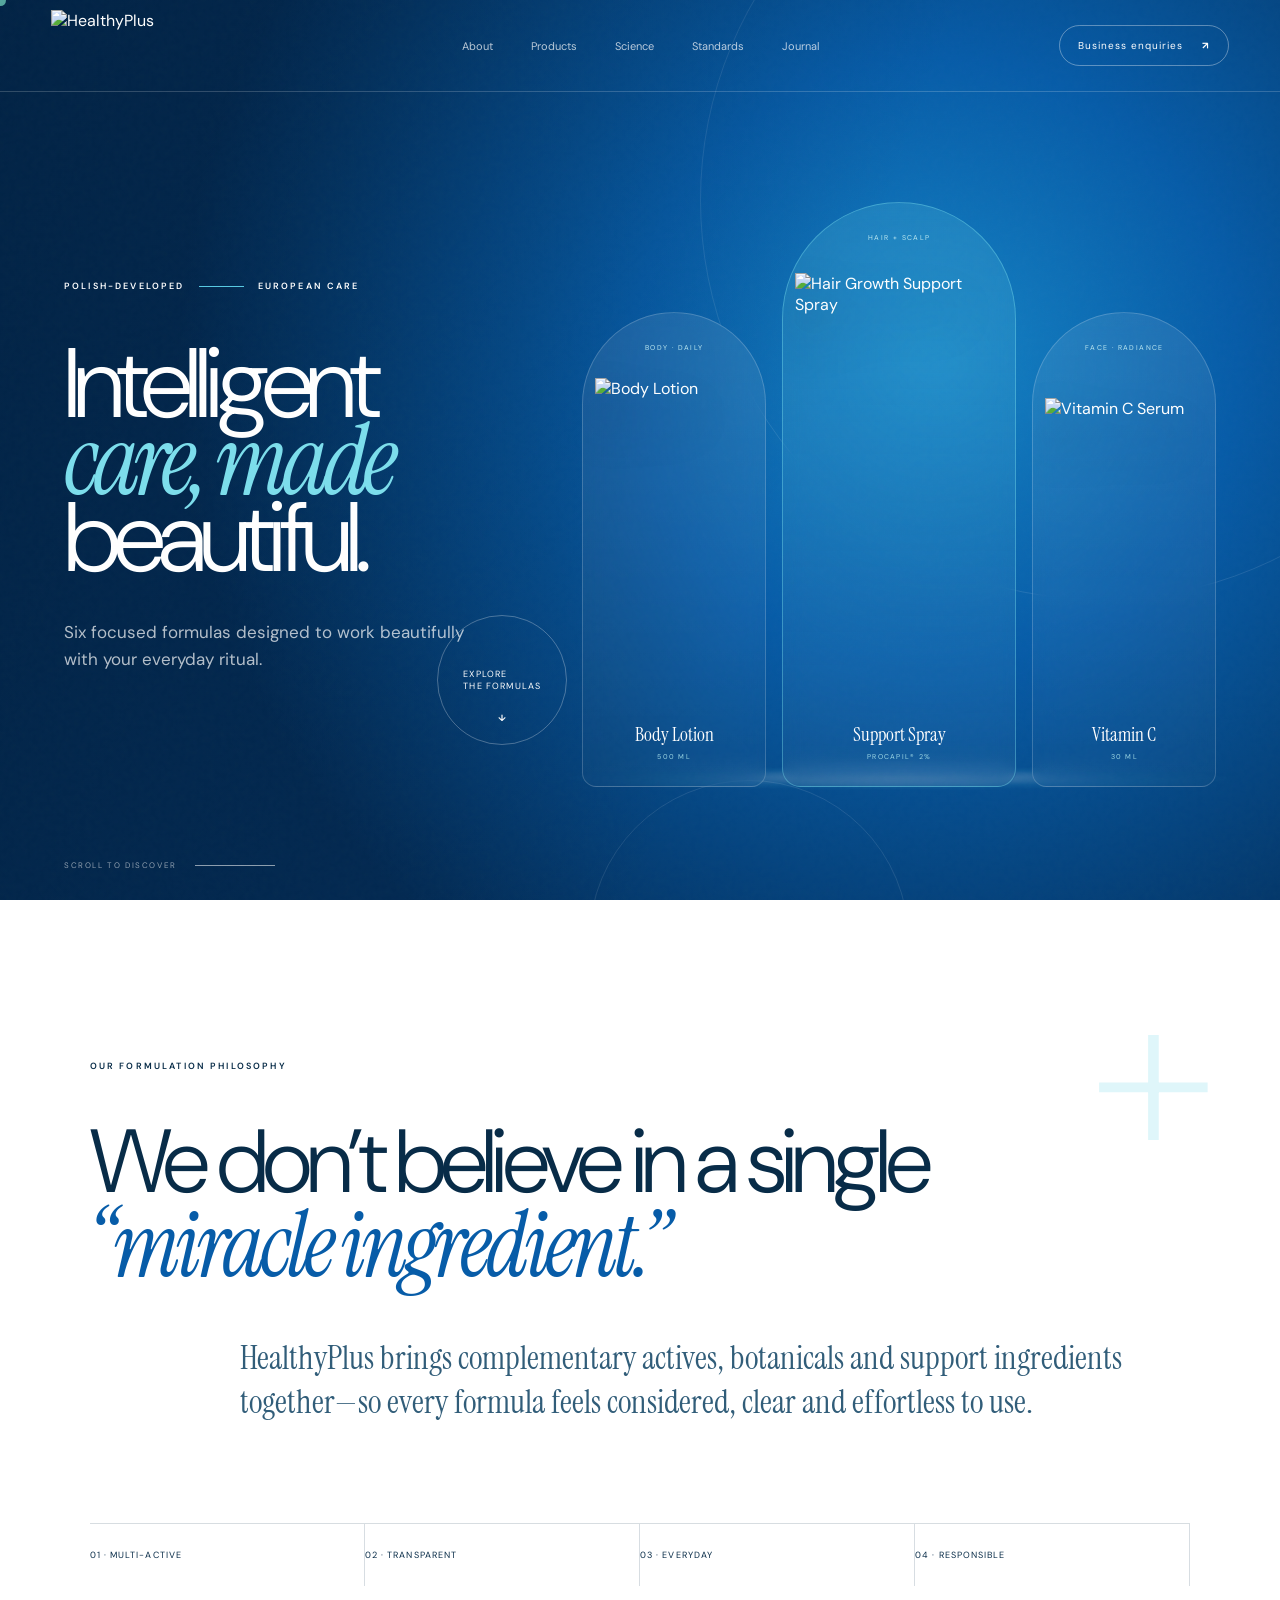
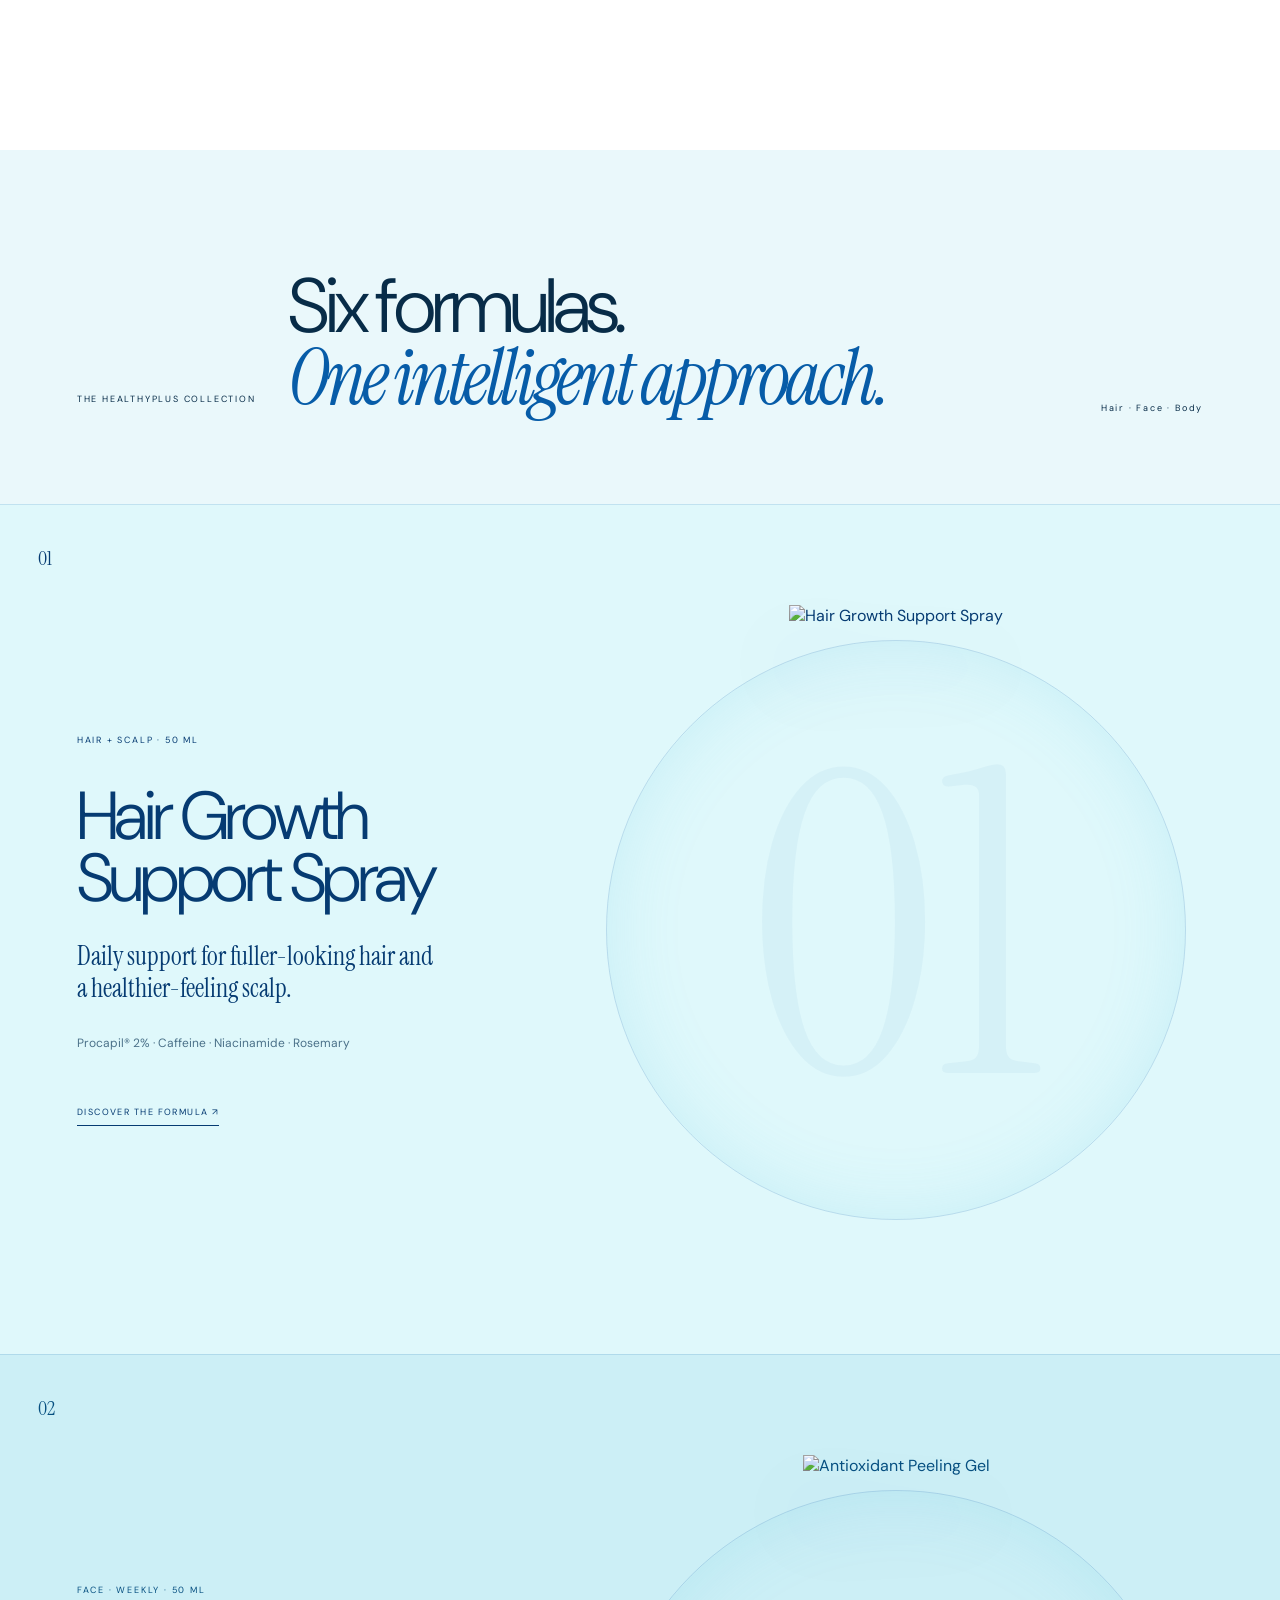
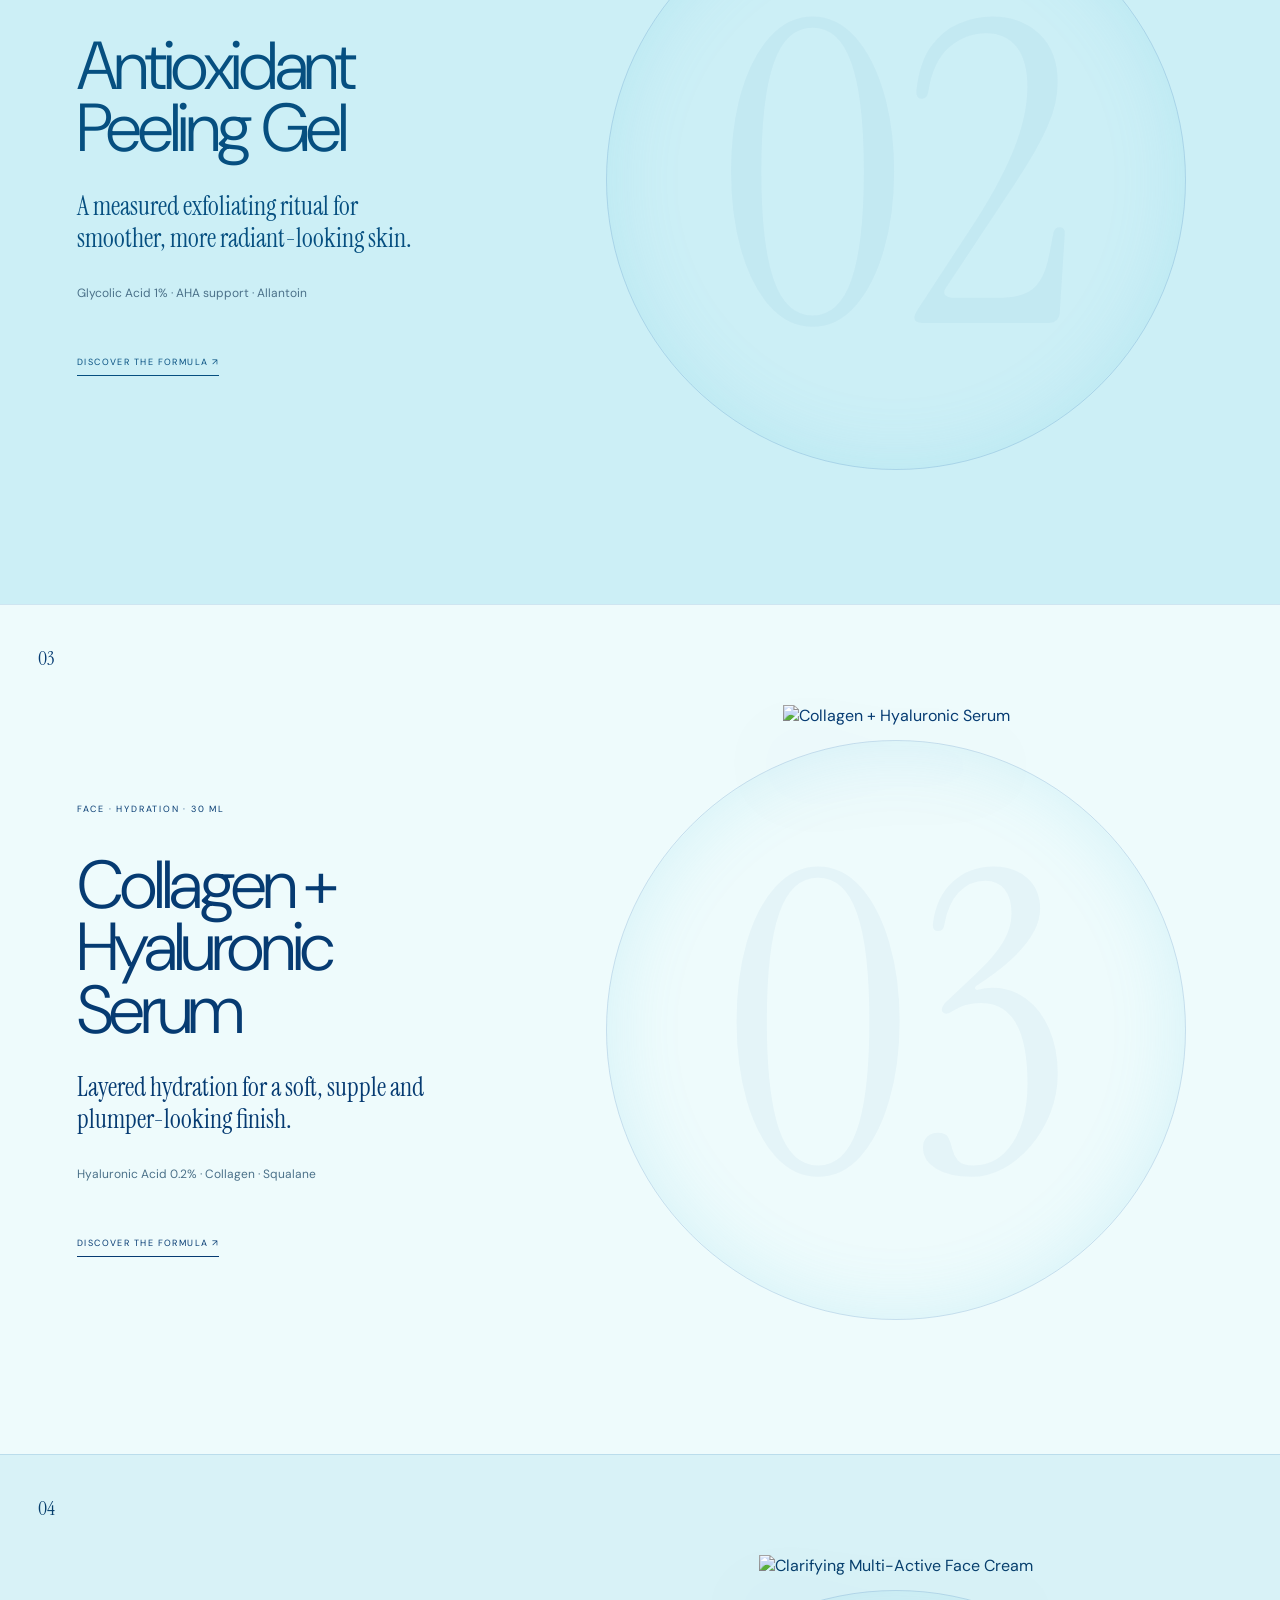
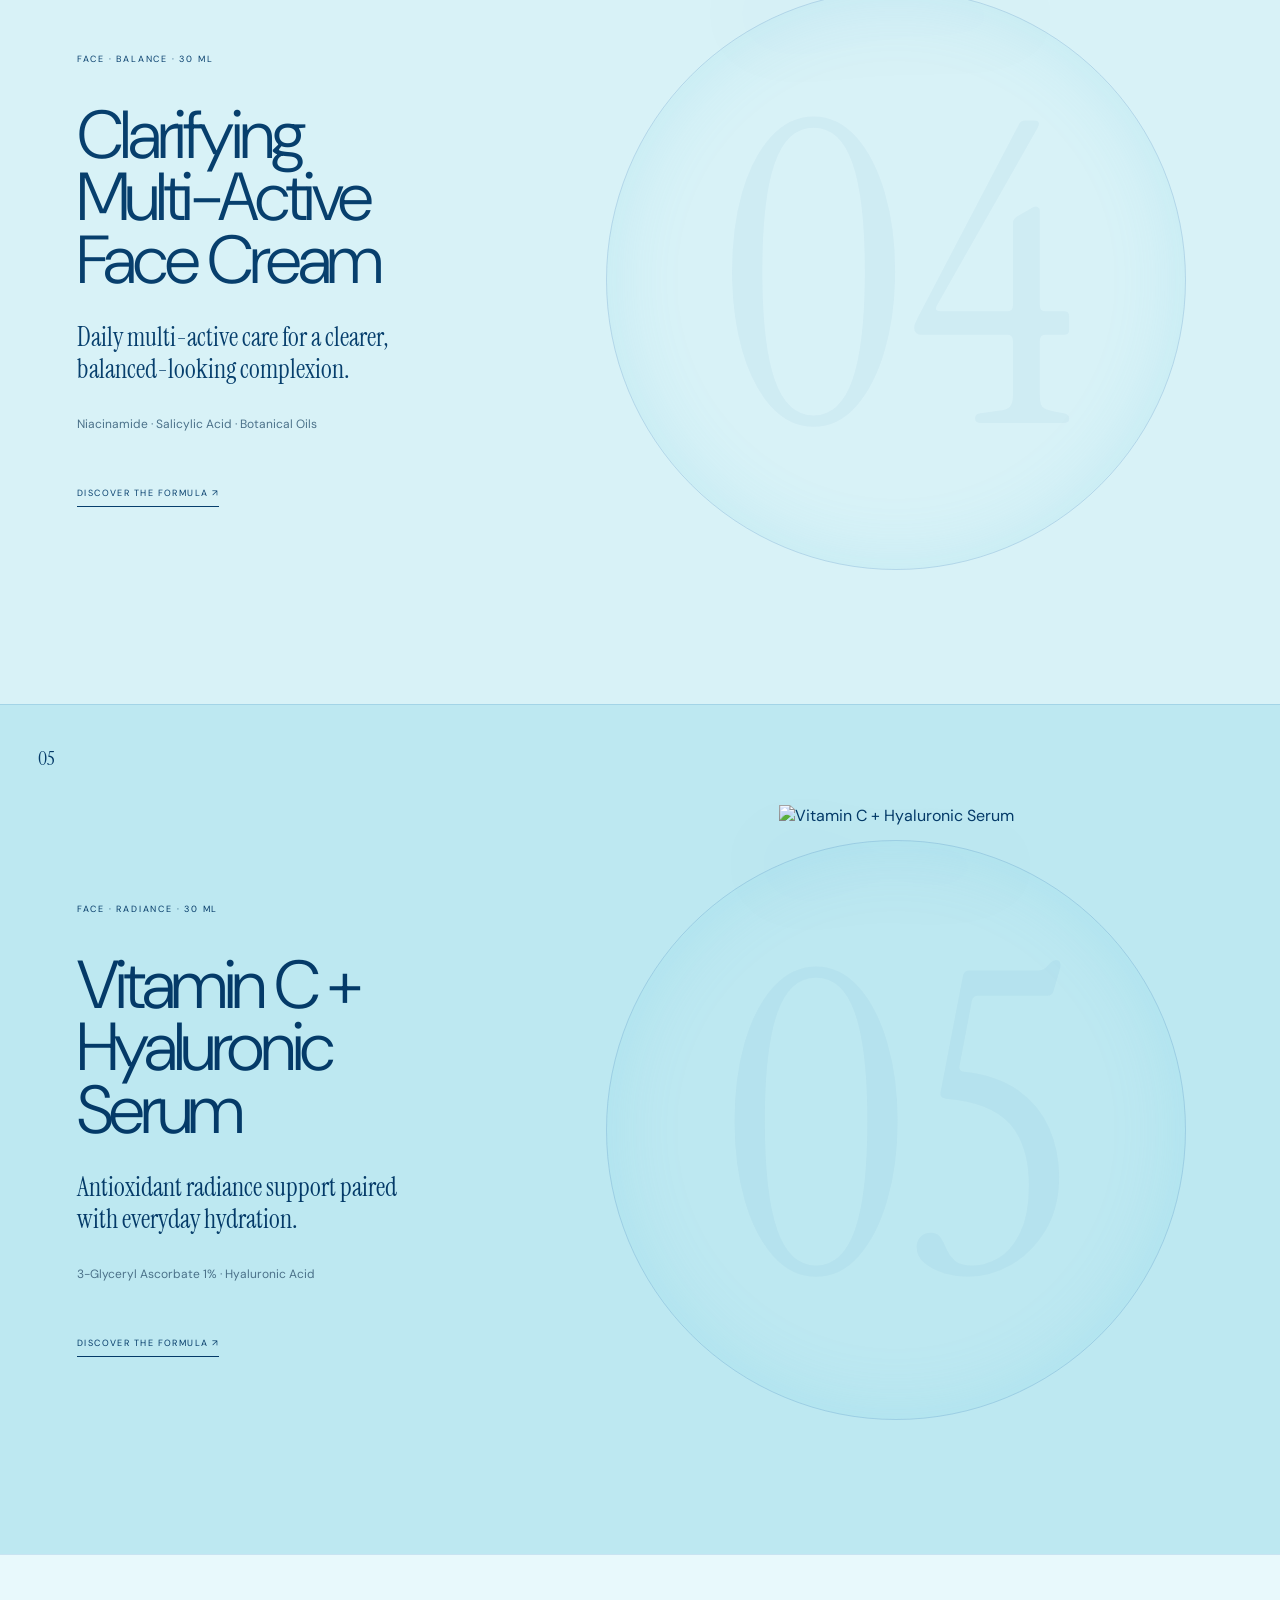
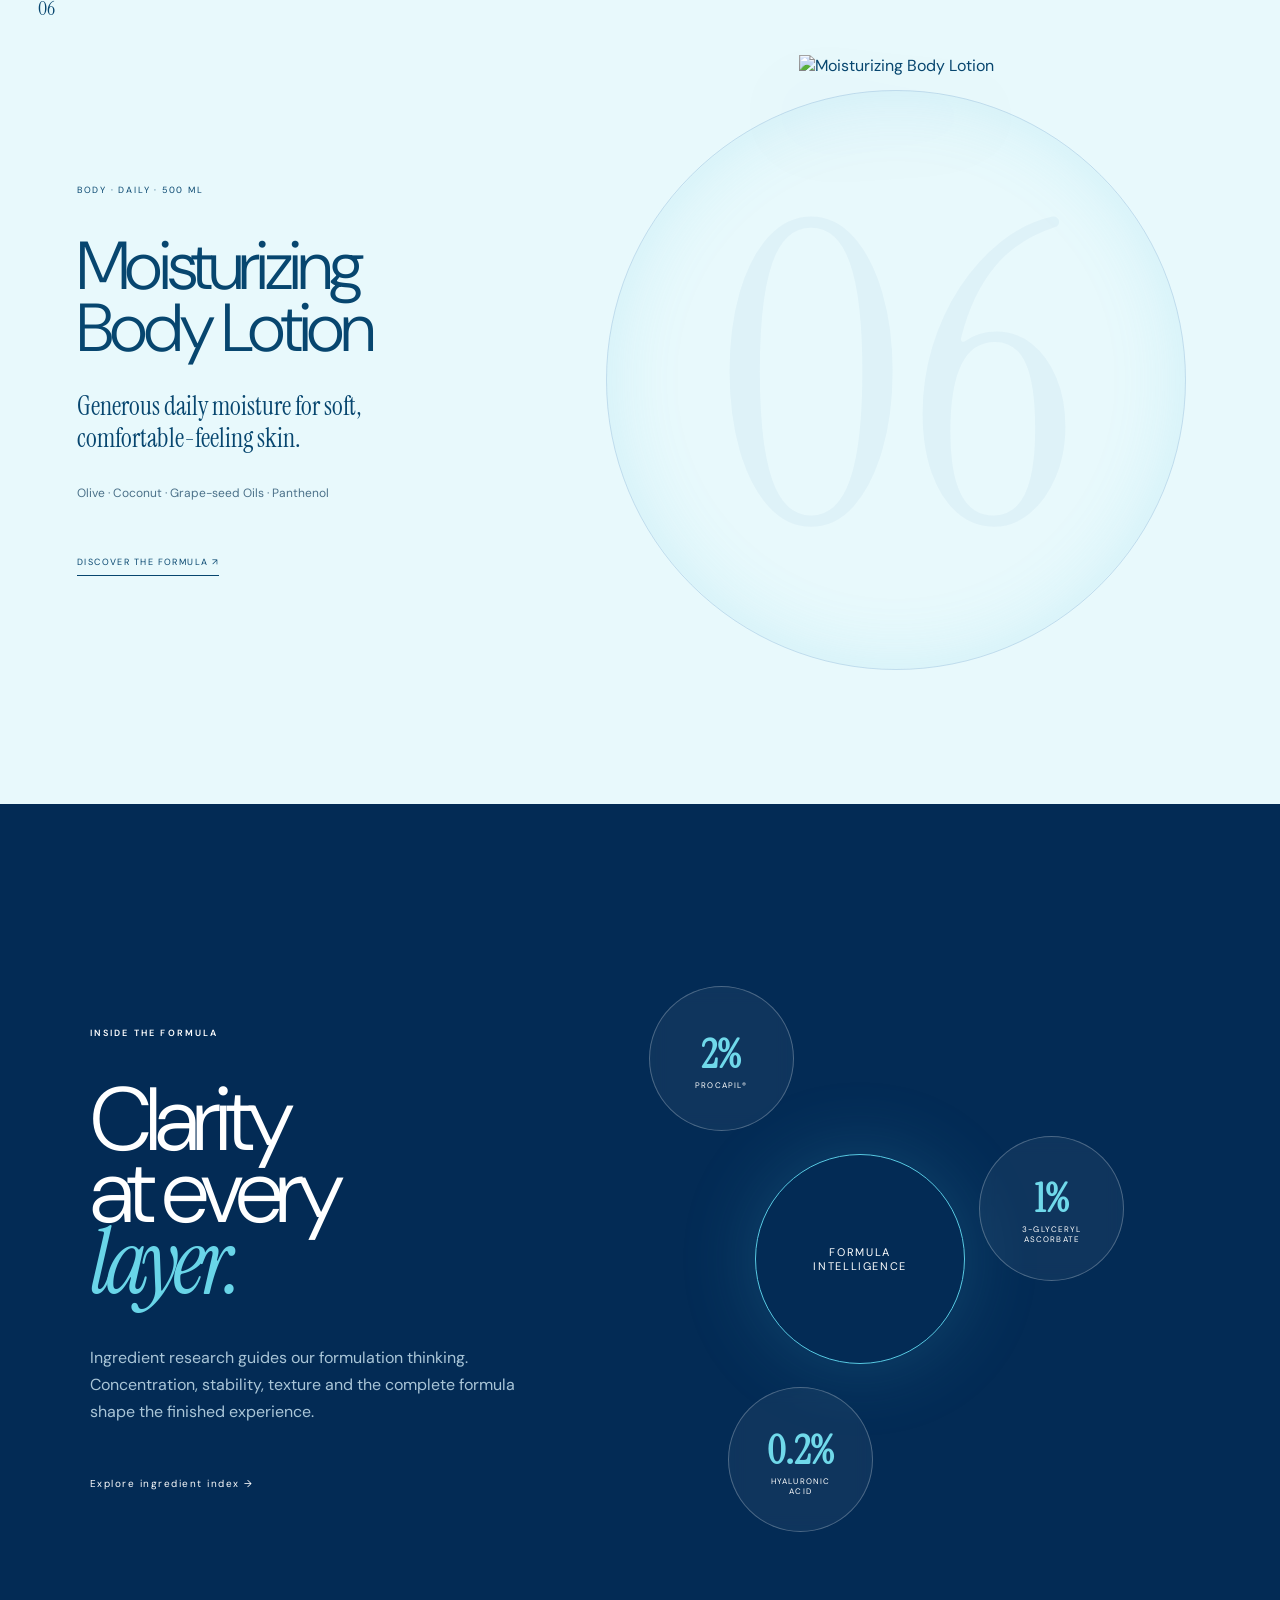
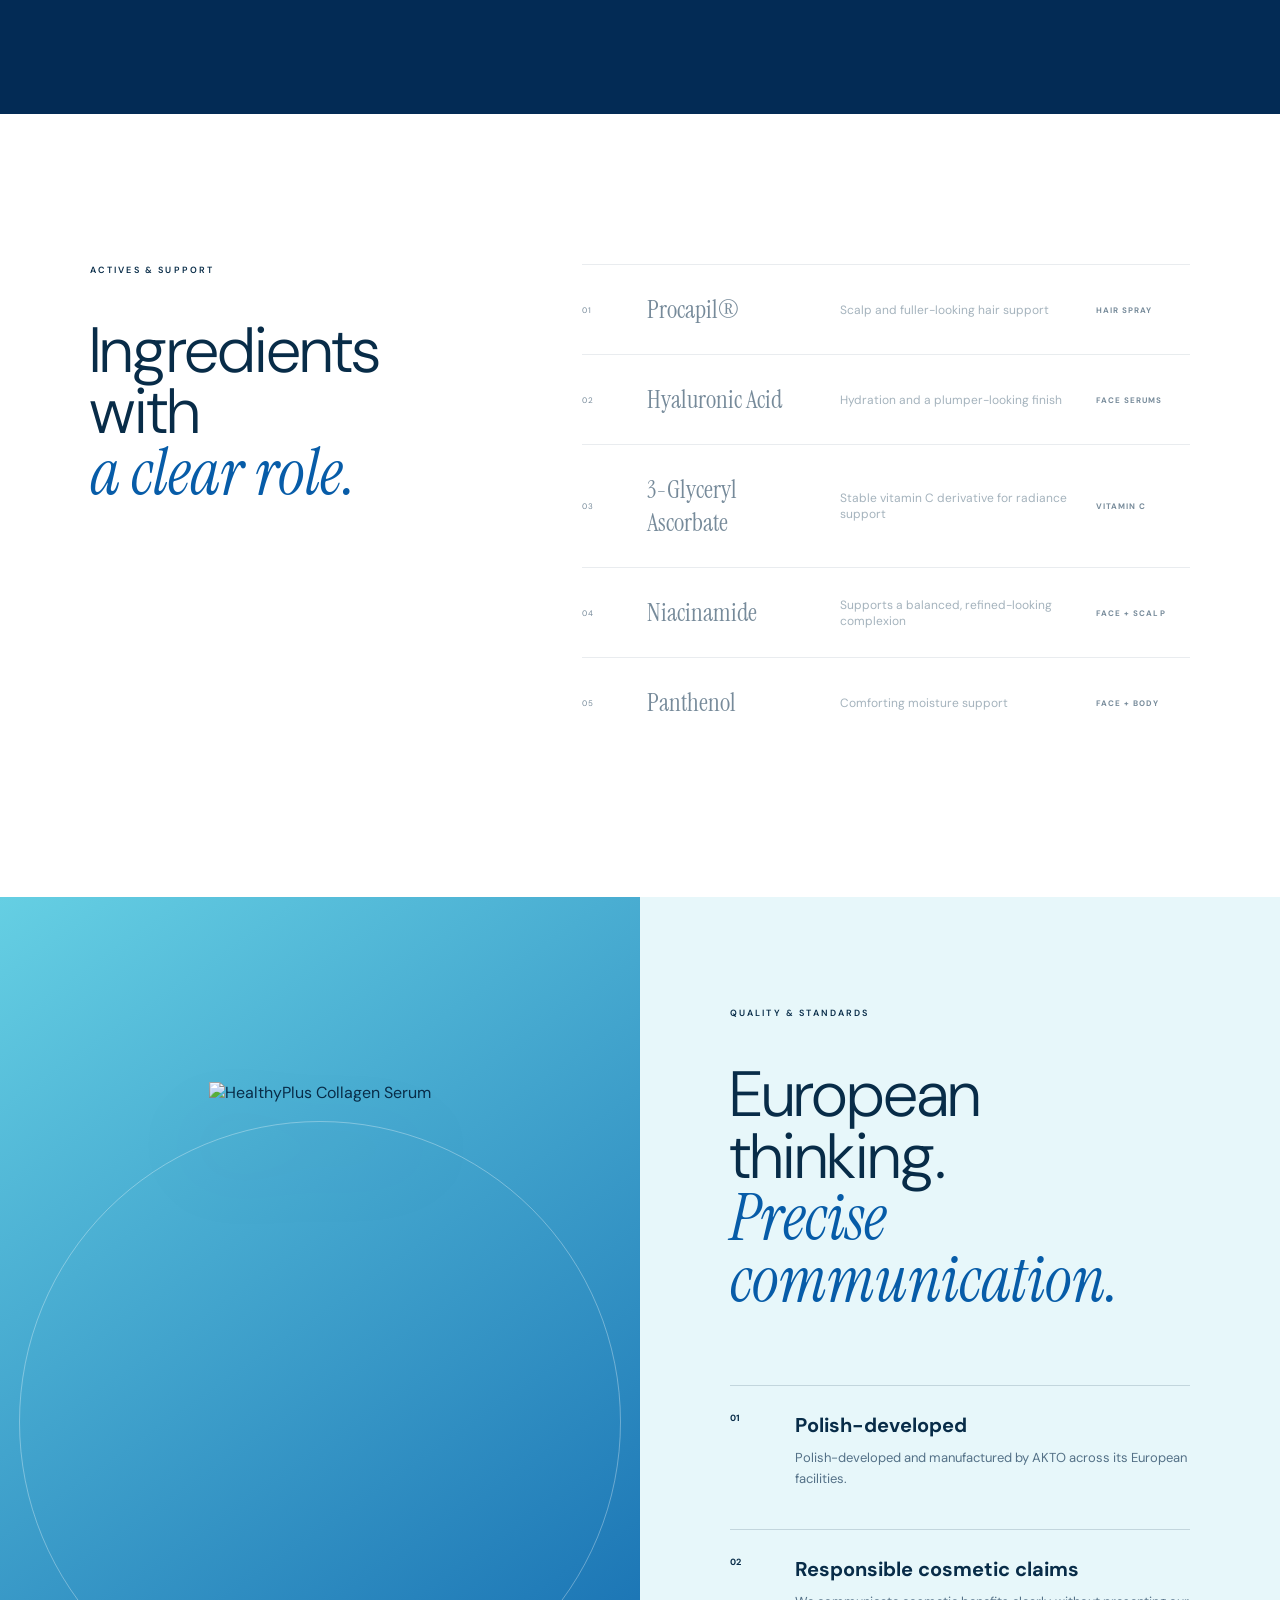
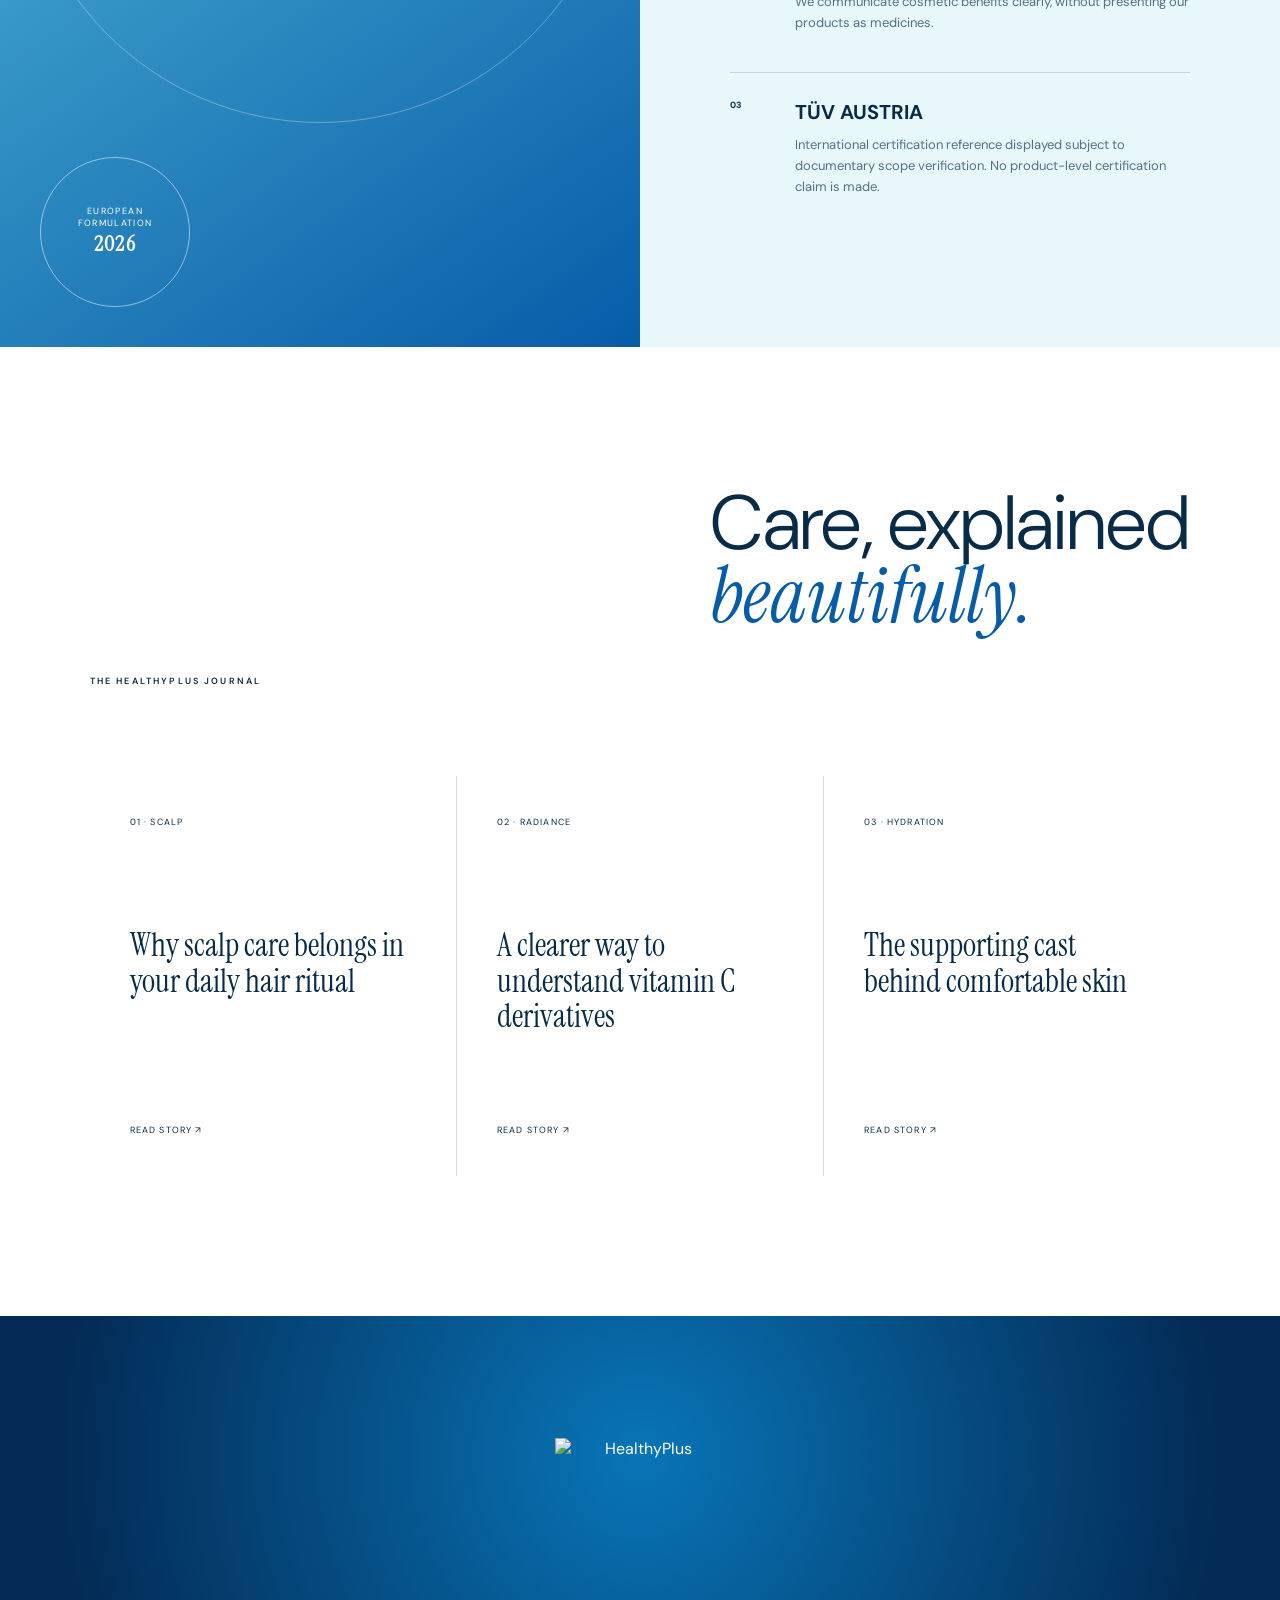
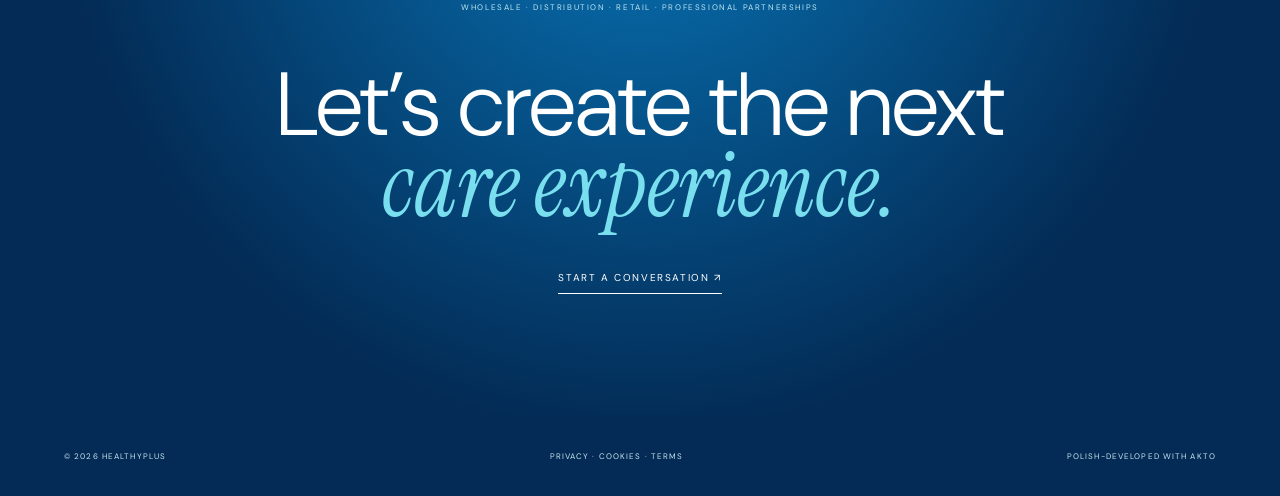
==== index.html @ 89097d9a "Publish HealthyPlus website pages" ====
<!doctype html>
<html lang="en"><head><meta charset="utf-8"><meta name="viewport" content="width=device-width,initial-scale=1"><meta name="description" content="HealthyPlus creates intelligent European skincare, haircare and bodycare through focused, multi-active formulas."><meta name="theme-color" content="#032b55"><meta property="og:title" content="HealthyPlus — Intelligent European Care"><meta property="og:description" content="Six focused formulas. One intelligent approach to everyday care."><meta property="og:type" content="website"><meta property="og:image" content="assets/og.png"><meta name="twitter:card" content="summary_large_image"><meta name="twitter:image" content="assets/og.png"><title>HealthyPlus — Intelligent European Care</title><link rel="preload" as="image" href="assets/hair-growth-support-spray.webp"><link rel="stylesheet" href="premium.css?v=8"><script src="site.js?v=2" defer></script></head>
<body>
<div class="loader" id="loader"><img src="assets/healthyplus-logo-white.webp" alt=""><span>FORMULATING YOUR EXPERIENCE</span><i></i></div>
<div class="cursor"></div><div class="grain"></div>
<header><a class="logo" href="index.html"><img src="assets/healthyplus-logo-white.webp" alt="HealthyPlus"></a><nav><a href="about.html">About</a><a href="#collection">Products</a><a href="science.html">Science</a><a href="quality.html">Standards</a><a href="journal.html">Journal</a></nav><a class="enquire" href="contact.html">Business enquiries <b>↗</b></a><button class="menu" aria-label="Open navigation">Menu</button></header>
<main>
<section class="hero" id="home"><div class="hero-orbit o1"></div><div class="hero-orbit o2"></div><div class="hero-copy"><div class="micro">POLISH-DEVELOPED <i></i> EUROPEAN CARE</div><h1><span>Intelligent</span><em>care, made</em><span>beautiful.</span></h1><p>Six focused formulas designed to work beautifully with your everyday ritual.</p><a href="#collection" class="round-link">Explore<br>the formulas <b>↓</b></a></div><div class="hero-products"><article class="hero-card side"><span>BODY · DAILY</span><img class="hero-lotion" src="assets/moisturizing-body-lotion.webp" alt="Body Lotion"><b>Body Lotion</b><small>500 ML</small></article><article class="hero-card main"><span>HAIR + SCALP</span><img class="hero-hair" src="assets/hair-growth-support-spray.webp" alt="Hair Growth Support Spray"><b>Support Spray</b><small>PROCAPIL® 2%</small></article><article class="hero-card side"><span>FACE · RADIANCE</span><img class="hero-vitc" src="assets/vitamin-c-hyaluronic-serum.webp" alt="Vitamin C Serum"><b>Vitamin C</b><small>30 ML</small></article></div><div class="scroll">SCROLL TO DISCOVER <span></span></div></section>

<section class="statement"><div class="statement-mark">+</div><p class="kicker">OUR FORMULATION PHILOSOPHY</p><h2>We don’t believe in a single<br><em>“miracle ingredient.”</em></h2><p class="statement-body">HealthyPlus brings complementary actives, botanicals and support ingredients together—so every formula feels considered, clear and effortless to use.</p><div class="statement-row"><span>01 · MULTI-ACTIVE</span><span>02 · TRANSPARENT</span><span>03 · EVERYDAY</span><span>04 · RESPONSIBLE</span></div></section>

<section class="collection" id="collection"><div class="collection-head"><p>THE HEALTHYPLUS COLLECTION</p><h2>Six formulas.<br><em>One intelligent approach.</em></h2><span>Hair · Face · Body</span></div><div class="product-scenes" id="scenes"></div></section>

<section class="formula-lab" id="science"><div class="lab-copy"><p class="kicker">INSIDE THE FORMULA</p><h2>Clarity<br>at every<br><em>layer.</em></h2><p>Ingredient research guides our formulation thinking. Concentration, stability, texture and the complete formula shape the finished experience.</p><a href="#ingredients">Explore ingredient index →</a></div><div class="molecule-stage"><div class="molecule m1"><b>2%</b><span>PROCAPIL®</span></div><div class="molecule m2"><b>1%</b><span>3-GLYCERYL<br>ASCORBATE</span></div><div class="molecule m3"><b>0.2%</b><span>HYALURONIC<br>ACID</span></div><div class="core">FORMULA<br>INTELLIGENCE</div></div></section>

<section class="ingredients" id="ingredients"><div class="ingredients-title"><p class="kicker">ACTIVES & SUPPORT</p><h2>Ingredients with<br><em>a clear role.</em></h2></div><div class="ingredient-list"><article><span>01</span><h3>Procapil®</h3><p>Scalp and fuller-looking hair support</p><b>HAIR SPRAY</b></article><article><span>02</span><h3>Hyaluronic Acid</h3><p>Hydration and a plumper-looking finish</p><b>FACE SERUMS</b></article><article><span>03</span><h3>3-Glyceryl Ascorbate</h3><p>Stable vitamin C derivative for radiance support</p><b>VITAMIN C</b></article><article><span>04</span><h3>Niacinamide</h3><p>Supports a balanced, refined-looking complexion</p><b>FACE + SCALP</b></article><article><span>05</span><h3>Panthenol</h3><p>Comforting moisture support</p><b>FACE + BODY</b></article></div></section>

<section class="standards" id="standards"><div class="standards-photo"><img src="assets/collagen-hyaluronic-serum.webp" alt="HealthyPlus Collagen Serum"><div class="stamp">EUROPEAN<br>FORMULATION<br><b>2026</b></div></div><div class="standards-copy"><p class="kicker">QUALITY & STANDARDS</p><h2>European thinking.<br><em>Precise communication.</em></h2><div class="standard"><b>01</b><div><h3>Polish-developed</h3><p>Polish-developed and manufactured by AKTO across its European facilities.</p></div></div><div class="standard"><b>02</b><div><h3>Responsible cosmetic claims</h3><p>We communicate cosmetic benefits clearly, without presenting our products as medicines.</p></div></div><div class="standard"><b>03</b><div><h3>TÜV AUSTRIA</h3><p>International certification reference displayed subject to documentary scope verification. No product-level certification claim is made.</p></div></div></div></section>

<section class="journal" id="journal"><div><p class="kicker">THE HEALTHYPLUS JOURNAL</p><h2>Care, explained<br><em>beautifully.</em></h2></div><div class="journal-grid"><article><span>01 · SCALP</span><h3>Why scalp care belongs in your daily hair ritual</h3><a href="#">READ STORY ↗</a></article><article><span>02 · RADIANCE</span><h3>A clearer way to understand vitamin C derivatives</h3><a href="#">READ STORY ↗</a></article><article><span>03 · HYDRATION</span><h3>The supporting cast behind comfortable skin</h3><a href="#">READ STORY ↗</a></article></div></section>

<section class="contact" id="contact"><img loading="lazy" src="assets/healthyplus-logo-white.webp" alt="HealthyPlus"><p>WHOLESALE · DISTRIBUTION · RETAIL · PROFESSIONAL PARTNERSHIPS</p><h2>Let’s create the next<br><em>care experience.</em></h2><a href="contact.html">START A CONVERSATION ↗</a></section>
</main><footer><span>© 2026 HEALTHYPLUS</span><a href="legal.html">PRIVACY · COOKIES · TERMS</a><span>POLISH-DEVELOPED WITH AKTO</span></footer>
<script>
const products=[
{n:'01',cat:'HAIR + SCALP · 50 ML',name:'Hair Growth Support Spray',claim:'Daily support for fuller-looking hair and a healthier-feeling scalp.',act:'Procapil® 2% · Caffeine · Niacinamide · Rosemary',img:'hair-growth-support-spray.webp',tone:'#dff8fb',ink:'#063b72'},
{n:'02',cat:'FACE · WEEKLY · 50 ML',name:'Antioxidant Peeling Gel',claim:'A measured exfoliating ritual for smoother, more radiant-looking skin.',act:'Glycolic Acid 1% · AHA support · Allantoin',img:'antioxidant-peeling-gel.webp',tone:'#cceff6',ink:'#064f80'},
{n:'03',cat:'FACE · HYDRATION · 30 ML',name:'Collagen + Hyaluronic Serum',claim:'Layered hydration for a soft, supple and plumper-looking finish.',act:'Hyaluronic Acid 0.2% · Collagen · Squalane',img:'collagen-hyaluronic-serum.webp',tone:'#eefbfc',ink:'#063b72'},
{n:'04',cat:'FACE · BALANCE · 30 ML',name:'Clarifying Multi-Active Face Cream',claim:'Daily multi-active care for a clearer, balanced-looking complexion.',act:'Niacinamide · Salicylic Acid · Botanical Oils',img:'clarifying-face-cream.webp',tone:'#d8f2f7',ink:'#073f6d'},
{n:'05',cat:'FACE · RADIANCE · 30 ML',name:'Vitamin C + Hyaluronic Serum',claim:'Antioxidant radiance support paired with everyday hydration.',act:'3-Glyceryl Ascorbate 1% · Hyaluronic Acid',img:'vitamin-c-hyaluronic-serum.webp',tone:'#bde8f1',ink:'#043a68'},
{n:'06',cat:'BODY · DAILY · 500 ML',name:'Moisturizing Body Lotion',claim:'Generous daily moisture for soft, comfortable-feeling skin.',act:'Olive · Coconut · Grape-seed Oils · Panthenol',img:'moisturizing-body-lotion.webp',tone:'#e8f9fc',ink:'#07466f'}];
const slugs=['hair','peel','collagen','cream','vitc','lotion'];document.querySelector('#scenes').innerHTML=products.map((p,i)=>`<article class="product-scene" style="--tone:${p.tone};--ink:${p.ink}"><div class="scene-number">${p.n}</div><div class="scene-copy"><p>${p.cat}</p><h3>${p.name}</h3><strong>${p.claim}</strong><span>${p.act}</span><a href="product.html?id=${slugs[i]}">DISCOVER THE FORMULA ↗</a></div><div class="scene-visual"><div class="scene-ring"></div><img loading="lazy" src="assets/${p.img}" alt="${p.name}"><i>${p.n}</i></div></article>`).join('');
const loader=document.querySelector('#loader');addEventListener('load',()=>setTimeout(()=>loader.classList.add('done'),700));
const cursor=document.querySelector('.cursor');addEventListener('pointermove',e=>{cursor.style.transform=`translate(${e.clientX}px,${e.clientY}px)`});
const observer=new IntersectionObserver(es=>es.forEach(e=>{if(e.isIntersecting){e.target.classList.add('in');observer.unobserve(e.target)}}),{threshold:.06,rootMargin:'0px 0px -5% 0px'});document.querySelectorAll('.product-scene,.journal-grid article').forEach(el=>observer.observe(el));document.querySelectorAll('.product-scene').forEach((el,i)=>{if(i===0)el.classList.add('in')});
</script></body></html>
---- premium.css ----
@import url('https://fonts.googleapis.com/css2?family=DM+Sans:wght@300;400;500;600&family=Instrument+Serif:ital@0;1&display=swap');
:root{--blue:#075ca8;--navy:#032b55;--cyan:#58cae3;--ice:#eef9fc;--ink:#082c48;--line:rgba(8,44,72,.16);--serif:'Instrument Serif',Georgia,serif}*{box-sizing:border-box}html{scroll-behavior:smooth}body{margin:0;color:var(--ink);font-family:'DM Sans',Arial,sans-serif;background:#fff;overflow-x:hidden}a{color:inherit;text-decoration:none}.grain{position:fixed;inset:0;pointer-events:none;z-index:99;opacity:.045;background-image:url("data:image/svg+xml,%3Csvg viewBox='0 0 180 180' xmlns='http://www.w3.org/2000/svg'%3E%3Cfilter id='n'%3E%3CfeTurbulence type='fractalNoise' baseFrequency='.85' numOctaves='3' stitchTiles='stitch'/%3E%3C/filter%3E%3Crect width='100%25' height='100%25' filter='url(%23n)' opacity='.45'/%3E%3C/svg%3E")}.cursor{position:fixed;z-index:100;width:11px;height:11px;border-radius:50%;background:var(--cyan);pointer-events:none;margin:-5px 0 0 -5px;mix-blend-mode:difference}.loader{position:fixed;inset:0;background:#032b55;z-index:999;display:grid;place-content:center;text-align:center;color:white;transition:transform 1s cubic-bezier(.75,0,.2,1)}.loader.done{transform:translateY(-105%)}.loader img{width:120px;height:120px;object-fit:contain;filter:brightness(0) invert(1);margin:auto}.loader span{font-size:8px;letter-spacing:.28em;margin:20px}.loader i{height:1px;background:#58cae3;animation:loading 1.2s both}@keyframes loading{from{width:0}to{width:100%}}
header{height:92px;position:absolute;top:0;left:0;right:0;display:flex;align-items:center;justify-content:space-between;padding:0 4vw;color:white;border-bottom:1px solid rgba(255,255,255,.18);z-index:20}.logo{width:128px;height:74px;display:grid;place-items:center}.logo img{width:90px;height:68px;object-fit:contain;filter:brightness(0) invert(1)}header nav{display:flex;gap:38px;font-size:11px}header nav a{opacity:.72}header nav a:hover{opacity:1}.enquire{font-size:10px;letter-spacing:.1em;border:1px solid rgba(255,255,255,.35);border-radius:50px;padding:13px 18px}.enquire b{margin-left:15px}.menu{display:none}
.hero{height:100vh;min-height:780px;background:radial-gradient(circle at 73% 40%,#1583c5 0,#075ca8 28%,#032b55 70%);color:white;display:grid;grid-template-columns:.9fr 1.1fr;align-items:center;padding:110px 5vw 40px;position:relative;overflow:hidden}.hero:after{content:"";position:absolute;inset:0;background:linear-gradient(110deg,rgba(1,26,50,.45),transparent 60%)}.hero-copy{z-index:4;position:relative}.micro,.kicker{font-size:9px;font-weight:600;letter-spacing:.24em}.micro{display:flex;align-items:center;gap:14px}.micro i{width:45px;height:1px;background:var(--cyan)}h1,h2,h3,p{margin-top:0}.hero h1{font-weight:300;font-size:clamp(72px,7.7vw,132px);line-height:.78;letter-spacing:-.065em;margin:54px 0 42px}.hero h1 span,.hero h1 em{display:block}.hero h1 em{font-family:var(--serif);font-weight:400;color:#7cdeec}.hero-copy>p{max-width:430px;color:rgba(255,255,255,.7);line-height:1.6;font-size:17px}.round-link{position:absolute;left:72%;bottom:-55px;width:130px;height:130px;border-radius:50%;border:1px solid rgba(255,255,255,.28);display:flex;align-items:center;justify-content:center;text-transform:uppercase;font-size:9px;letter-spacing:.13em}.round-link b{position:absolute;bottom:20px}.hero-products{height:720px;position:relative;z-index:3}.hero-products img{position:absolute;object-fit:contain;filter:drop-shadow(0 55px 42px rgba(0,18,46,.4));transition:transform .2s linear}.hero-hair{height:620px;right:8%;top:6%;z-index:3}.hero-vitc{height:430px;left:13%;top:23%;z-index:2;transform:rotate(-8deg)}.hero-lotion{height:510px;left:-5%;top:17%;z-index:1;transform:rotate(5deg)}.glass-disc{width:550px;height:550px;border:1px solid rgba(255,255,255,.22);border-radius:50%;position:absolute;right:6%;top:10%;box-shadow:inset 0 0 90px rgba(88,202,227,.12)}.hero-orbit{position:absolute;border:1px solid rgba(255,255,255,.1);border-radius:50%;animation:orbit 18s linear infinite}.o1{width:800px;height:800px;right:-220px;top:-200px}.o2{width:320px;height:320px;left:46%;bottom:-200px}@keyframes orbit{to{transform:rotate(360deg)}}.scroll{position:absolute;bottom:30px;left:5vw;z-index:5;font-size:8px;letter-spacing:.2em;display:flex;gap:18px;align-items:center;opacity:.55}.scroll span{width:80px;height:1px;background:white}
.statement{padding:160px 7vw 70px;position:relative;min-height:850px}.statement-mark{position:absolute;right:5vw;top:50px;font-size:250px;font-weight:200;color:#dff6fa;line-height:1}.statement h2{font-size:clamp(58px,7vw,112px);font-weight:300;line-height:.94;letter-spacing:-.055em;max-width:1100px;margin:48px 0}.statement h2 em,.collection h2 em,.lab-copy h2 em,.ingredients h2 em,.standards h2 em,.journal h2 em,.contact h2 em{font-family:var(--serif);font-weight:400;color:var(--blue)}.statement-body{font-family:var(--serif);font-size:clamp(24px,2.6vw,42px);line-height:1.3;max-width:950px;margin-left:auto;color:#315d79}.statement-row{display:grid;grid-template-columns:repeat(4,1fr);margin-top:100px;border-top:1px solid var(--line)}.statement-row span{padding:25px 0;font-size:9px;letter-spacing:.12em;border-right:1px solid var(--line)}
.collection{background:#eaf8fb}.collection-head{padding:120px 6vw 90px;display:grid;grid-template-columns:.6fr 2fr .6fr;align-items:end}.collection-head>p,.collection-head>span{font-size:9px;letter-spacing:.2em}.collection-head h2{font-size:clamp(58px,6vw,100px);font-weight:300;line-height:.94;letter-spacing:-.055em;margin:0}.collection-head>span{text-align:right}.product-scene{min-height:850px;display:grid;grid-template-columns:.8fr 1.2fr;position:relative;background:var(--tone);color:var(--ink);border-top:1px solid rgba(7,92,168,.14);overflow:hidden}.scene-number{position:absolute;left:3vw;top:40px;font-family:var(--serif);font-size:20px}.scene-copy{padding:150px 6vw;display:flex;flex-direction:column;justify-content:center;z-index:2}.scene-copy>p{font-size:9px;letter-spacing:.2em}.scene-copy h3{font-size:clamp(45px,5.3vw,88px);line-height:.92;letter-spacing:-.05em;font-weight:300;margin:30px 0}.scene-copy strong{font-family:var(--serif);font-size:26px;line-height:1.25;max-width:560px;font-weight:400}.scene-copy span{font-size:12px;color:#4b7189;margin:30px 0 55px}.scene-copy a{font-size:9px;letter-spacing:.16em;border-bottom:1px solid;width:max-content;padding-bottom:7px}.scene-visual{position:relative;display:grid;place-items:center;min-height:700px}.scene-visual img{height:650px;max-width:80%;object-fit:contain;z-index:3;filter:drop-shadow(0 50px 40px rgba(3,43,85,.23));transition:.5s}.product-scene:hover .scene-visual img{transform:translateY(-18px) rotate(2deg)}.scene-ring{position:absolute;width:580px;height:580px;border:1px solid rgba(7,92,168,.18);border-radius:50%;box-shadow:inset 0 0 70px rgba(88,202,227,.18)}.scene-visual i{font-family:var(--serif);font-size:420px;color:rgba(7,92,168,.045);position:absolute;font-style:normal}
.formula-lab{min-height:900px;background:#032b55;color:white;padding:130px 7vw;display:grid;grid-template-columns:.8fr 1.2fr;align-items:center}.lab-copy h2{font-size:clamp(65px,7vw,115px);line-height:.8;font-weight:300;letter-spacing:-.06em;margin:45px 0}.lab-copy h2 em{color:#69d5e8}.lab-copy>p:not(.kicker){color:#a9c5d7;line-height:1.7;max-width:500px}.lab-copy a{display:inline-block;margin-top:35px;font-size:10px;letter-spacing:.15em}.molecule-stage{height:650px;position:relative;display:grid;place-items:center}.core{width:210px;height:210px;border-radius:50%;display:grid;place-items:center;text-align:center;border:1px solid #58cae3;box-shadow:0 0 80px rgba(88,202,227,.18);font-size:11px;letter-spacing:.15em}.molecule{position:absolute;width:145px;height:145px;border-radius:50%;background:rgba(255,255,255,.05);backdrop-filter:blur(8px);border:1px solid rgba(255,255,255,.25);display:grid;place-content:center;text-align:center;animation:float 5s ease-in-out infinite}.molecule b{font-family:var(--serif);font-size:40px;color:#70d9ea}.molecule span{font-size:8px;letter-spacing:.14em}.m1{top:8%;left:18%}.m2{right:10%;top:31%;animation-delay:-2s}.m3{bottom:8%;left:30%;animation-delay:-4s}@keyframes float{50%{transform:translateY(-18px)}}
.ingredients{padding:150px 7vw;display:grid;grid-template-columns:.75fr 1.25fr;gap:10vw}.ingredients h2{font-size:clamp(52px,5vw,82px);font-weight:300;line-height:.95;margin-top:45px}.ingredient-list article{display:grid;grid-template-columns:45px 1.1fr 1.5fr .6fr;gap:20px;align-items:center;padding:28px 0;border-top:1px solid var(--line);opacity:.55;transition:.3s}.ingredient-list article:hover{opacity:1;transform:translateX(8px)}.ingredient-list span,.ingredient-list b{font-size:8px;letter-spacing:.13em}.ingredient-list h3{font-family:var(--serif);font-size:25px;font-weight:400;margin:0}.ingredient-list p{margin:0;font-size:12px;color:#5b7587}
.standards{display:grid;grid-template-columns:1fr 1fr;min-height:900px;background:#e7f7fa}.standards-photo{position:relative;background:linear-gradient(145deg,#65cfe3,#075ca8);display:grid;place-items:center;overflow:hidden}.standards-photo img{height:680px;filter:drop-shadow(0 55px 40px rgba(3,43,85,.35));z-index:2}.standards-photo:before{content:"";position:absolute;width:600px;height:600px;border:1px solid rgba(255,255,255,.32);border-radius:50%}.stamp{position:absolute;left:40px;bottom:40px;border:1px solid rgba(255,255,255,.5);width:150px;height:150px;border-radius:50%;display:grid;place-content:center;text-align:center;color:white;font-size:9px;letter-spacing:.15em;z-index:3}.stamp b{font-family:var(--serif);font-size:22px}.standards-copy{padding:110px 7vw}.standards-copy h2{font-size:clamp(52px,5vw,84px);font-weight:300;line-height:.96;margin:45px 0 75px}.standard{display:grid;grid-template-columns:45px 1fr;gap:20px;padding:26px 0;border-top:1px solid var(--line)}.standard>b{font-size:9px}.standard h3{font-size:20px;margin-bottom:10px}.standard p{color:#547187;font-size:13px;line-height:1.6}
.journal{padding:140px 7vw;background:white}.journal>div:first-child{display:flex;justify-content:space-between;align-items:end}.journal h2{font-size:clamp(58px,6vw,95px);font-weight:300;line-height:.95}.journal-grid{display:grid;grid-template-columns:repeat(3,1fr);gap:1px;background:var(--line);margin-top:80px}.journal-grid article{background:white;padding:40px;min-height:400px;display:flex;flex-direction:column}.journal-grid span,.journal-grid a{font-size:9px;letter-spacing:.13em}.journal-grid h3{font-family:var(--serif);font-size:32px;line-height:1.1;font-weight:400;margin-top:100px}.journal-grid a{margin-top:auto}
.contact{min-height:700px;background:radial-gradient(circle at 50% 30%,#e2f8fc,#fff 65%);display:flex;flex-direction:column;align-items:center;justify-content:center;text-align:center;padding:90px 20px}.contact img{width:150px;height:150px;object-fit:contain}.contact>p{font-size:8px;letter-spacing:.2em}.contact h2{font-size:clamp(60px,7vw,110px);font-weight:300;line-height:.9;margin:45px 0}.contact a{font-size:10px;letter-spacing:.16em;border-bottom:1px solid;padding-bottom:9px}footer{background:#032b55;color:#c9e6ef;display:flex;justify-content:space-between;padding:35px 5vw;font-size:8px;letter-spacing:.14em}
section{opacity:1;transform:none}.product-scene,.journal-grid article{opacity:0;transform:translateY(32px);transition:opacity .9s ease,transform .9s ease}.product-scene.in,.journal-grid article.in{opacity:1;transform:none}.hero{opacity:1;transform:none}
@media(max-width:900px){header nav,.enquire{display:none}.menu{display:block;background:transparent;color:white;border:0}.hero{grid-template-columns:1fr;padding-top:110px}.hero-copy{z-index:6}.hero h1{font-size:70px}.hero-products{position:absolute;inset:15% 0 0 40%;opacity:.7}.round-link{display:none}.statement-row{grid-template-columns:1fr 1fr}.collection-head{grid-template-columns:1fr}.collection-head>p{margin-bottom:30px}.collection-head>span{display:none}.product-scene{grid-template-columns:1fr;min-height:1050px}.scene-copy{padding:100px 7vw 20px}.scene-visual{min-height:590px}.scene-visual img{height:540px}.formula-lab,.ingredients,.standards{grid-template-columns:1fr}.formula-lab{padding-bottom:30px}.ingredients{gap:60px}.standards-photo{min-height:700px}.journal-grid{grid-template-columns:1fr}.journal-grid article{min-height:280px}.journal-grid h3{margin-top:55px}}
@media(max-width:600px){.cursor{display:none}header{height:76px;padding:0 20px}.logo{width:86px}.logo img{width:70px}.hero{min-height:760px;padding:95px 22px 40px}.hero h1{font-size:58px;margin:38px 0}.hero-products{inset:37% -20% 0 30%;height:480px}.hero-hair{height:390px}.hero-vitc{height:250px}.hero-lotion{height:310px}.glass-disc{width:360px;height:360px}.statement{padding:110px 22px 50px;min-height:760px}.statement-mark{font-size:160px}.statement h2{font-size:53px}.statement-body{font-size:24px}.statement-row{margin-top:60px}.collection-head{padding:90px 22px 60px}.collection-head h2{font-size:54px}.product-scene{min-height:900px}.scene-copy{padding:80px 22px 0}.scene-copy h3{font-size:48px}.scene-copy strong{font-size:22px}.scene-visual{min-height:480px}.scene-visual img{height:420px}.scene-ring{width:380px;height:380px}.scene-visual i{font-size:260px}.formula-lab{padding:100px 22px 20px}.lab-copy h2{font-size:66px}.molecule-stage{height:520px}.molecule{width:115px;height:115px}.ingredients{padding:100px 22px}.ingredient-list article{grid-template-columns:30px 1fr}.ingredient-list p,.ingredient-list b{grid-column:2}.standards-photo{min-height:580px}.standards-photo img{height:500px}.standards-copy{padding:90px 22px}.journal{padding:100px 22px}.journal h2{font-size:54px}.journal-grid{margin-top:50px}.contact{min-height:600px}.contact h2{font-size:55px}footer{display:grid;gap:12px;text-align:center;justify-content:center}}
@media(prefers-reduced-motion:reduce){*{animation:none!important;transition:none!important;scroll-behavior:auto!important}}

/* Official white HealthyPlus logo treatment */
.contact{background:radial-gradient(circle at 50% 20%,#0875b7,#032b55 68%);color:white}.contact img{width:170px;height:164px}.contact>p{color:#bfe8f2}.contact h2 em{color:#79deed}

/* Refined hero product studio */
.logo{width:170px;height:80px;justify-content:flex-start}.logo img{width:145px;height:72px;object-fit:contain;filter:none}.hero-products{height:700px;isolation:isolate}.hero-products:before{content:"";position:absolute;left:2%;right:0;bottom:5%;height:120px;border-radius:50%;background:radial-gradient(ellipse,rgba(255,255,255,.3),rgba(88,202,227,.12) 48%,transparent 72%);filter:blur(2px);transform:perspective(600px) rotateX(68deg);z-index:0}.hero-products:after{content:"THE COMPLETE CARE SYSTEM";position:absolute;right:2%;bottom:2%;font-size:8px;letter-spacing:.28em;color:rgba(255,255,255,.55)}.hero-products .hero-lotion{height:460px;left:0;top:23%;z-index:1;transform:rotate(-3deg)}.hero-products .hero-hair{height:590px;left:34%;right:auto;top:7%;z-index:3}.hero-products .hero-vitc{height:410px;left:auto;right:1%;top:27%;z-index:2;transform:rotate(4deg)}.hero-products .glass-disc{width:560px;height:560px;right:8%;top:9%;z-index:-1;background:radial-gradient(circle,rgba(88,202,227,.1),transparent 67%)}
@media(max-width:900px){.logo{width:135px}.logo img{width:120px}.hero-products .hero-lotion{height:330px;left:0;top:28%}.hero-products .hero-hair{height:430px;left:30%;top:12%}.hero-products .hero-vitc{height:300px;right:0;top:31%}}
@media(max-width:600px){.logo{width:112px}.logo img{width:100px;height:58px}.hero-products{inset:40% -8% 0 5%;opacity:.92}.hero-products .hero-lotion{height:255px;left:0;top:28%}.hero-products .hero-hair{height:340px;left:31%;top:10%}.hero-products .hero-vitc{height:235px;right:0;top:31%}.hero-products .glass-disc{width:350px;height:350px;right:8%;top:12%}}

/* Hero v3 — separated product gallery */
.hero .hero-products{height:660px;display:grid;grid-template-columns:.9fr 1.15fr .9fr;gap:16px;align-items:end;padding:45px 0 28px;position:relative}.hero .hero-products:before{left:-2%;right:-2%;bottom:0;height:75px;transform:perspective(700px) rotateX(72deg);background:radial-gradient(ellipse,rgba(255,255,255,.3),rgba(88,202,227,.09) 50%,transparent 72%)}.hero .hero-products:after{display:none}.hero-card{height:475px;position:relative;display:flex;flex-direction:column;align-items:center;justify-content:flex-end;padding:22px 12px 25px;border:1px solid rgba(255,255,255,.19);border-radius:180px 180px 28px 28px;background:linear-gradient(180deg,rgba(255,255,255,.09),rgba(255,255,255,.025));backdrop-filter:blur(10px);overflow:hidden;z-index:2;transition:transform .45s ease,background .45s ease}.hero-card.main{height:585px;background:linear-gradient(180deg,rgba(110,220,237,.18),rgba(255,255,255,.04));border-color:rgba(125,225,238,.38)}.hero-card:hover{transform:translateY(-10px);background:linear-gradient(180deg,rgba(255,255,255,.15),rgba(255,255,255,.045))}.hero-card>span{position:absolute;top:30px;font-size:7px;letter-spacing:.2em;color:#bde9f1}.hero-card>b{font-family:var(--serif);font-size:19px;font-weight:400;margin-top:9px}.hero-card>small{font-size:7px;letter-spacing:.18em;color:#9ed9e6;margin-top:5px}.hero .hero-products .hero-card img{position:static;display:block;max-width:100%;width:100%;object-fit:contain;filter:drop-shadow(0 28px 24px rgba(0,17,42,.33));transform:none!important;transition:transform .45s ease}.hero-card:hover img{transform:translateY(-7px) scale(1.025)!important}.hero .hero-products .hero-card .hero-lotion{height:335px}.hero .hero-products .hero-card .hero-hair{height:440px}.hero .hero-products .hero-card .hero-vitc{height:315px}
@media(max-width:900px){.hero .hero-products{position:absolute;inset:36% 3% 2% 42%;height:auto;grid-template-columns:.85fr 1.1fr .85fr;gap:8px;padding:0}.hero-card{height:340px;padding:15px 7px}.hero-card.main{height:410px}.hero .hero-products .hero-card .hero-lotion{height:225px}.hero .hero-products .hero-card .hero-hair{height:300px}.hero .hero-products .hero-card .hero-vitc{height:210px}.hero-card>span{top:18px}.hero-card>b{font-size:14px}}
@media(max-width:600px){.hero .hero-products{inset:48% 12px 4% 12px;grid-template-columns:.85fr 1.12fr .85fr;gap:6px;opacity:1}.hero-card{height:270px;border-radius:90px 90px 18px 18px;padding:10px 4px 15px}.hero-card.main{height:330px}.hero .hero-products .hero-card .hero-lotion{height:180px}.hero .hero-products .hero-card .hero-hair{height:245px}.hero .hero-products .hero-card .hero-vitc{height:165px}.hero-card>span{display:none}.hero-card>b{font-size:11px}.hero-card>small{font-size:6px}.hero-copy>p{max-width:300px}}

/* Mobile hero v4 — one hero product + two supporting products */
@media(max-width:600px){.hero{height:auto;min-height:1320px;display:block;padding:105px 22px 30px}.hero-copy{position:relative}.hero h1{font-size:58px;line-height:.78;margin:44px 0 32px}.hero-copy>p{max-width:345px;font-size:16px;line-height:1.55}.hero .hero-products{position:absolute;left:14px;right:14px;top:610px;bottom:auto;height:650px;display:grid;grid-template-columns:1fr 1fr;grid-template-rows:330px 292px;grid-template-areas:"main main" "lotion vitamin";gap:12px;padding:0}.hero-card.main{grid-area:main;height:330px;border-radius:165px 165px 26px 26px}.hero-card:nth-child(1){grid-area:lotion}.hero-card:nth-child(3){grid-area:vitamin}.hero-card.side{height:292px;border-radius:115px 115px 24px 24px}.hero .hero-products .hero-card .hero-hair{height:260px;max-width:none;width:auto}.hero .hero-products .hero-card .hero-lotion{height:205px;max-width:none;width:auto}.hero .hero-products .hero-card .hero-vitc{height:200px;max-width:none;width:auto}.hero-card>b{font-size:15px}.hero-card>small{font-size:7px}.hero-card>span{display:block;top:16px;font-size:6px}.hero-products:before{bottom:-12px!important}.scroll{display:none}}

@media(max-width:600px){.hero{min-height:1110px}.hero .hero-products{top:405px;height:650px}.hero-card.main{height:315px}.hero .hero-products{grid-template-rows:315px 285px}.hero-card.side{height:285px}}

/* Final interaction layer */
.back-to-top{position:fixed;right:24px;bottom:24px;width:62px;height:62px;border-radius:50%;border:1px solid rgba(255,255,255,.65);background:#075ca8;color:white;z-index:90;display:grid;place-content:center;gap:0;box-shadow:0 14px 35px rgba(3,43,85,.25);opacity:0;visibility:hidden;transform:translateY(18px);transition:.3s;cursor:pointer}.back-to-top.visible{opacity:1;visibility:visible;transform:none}.back-to-top:hover{background:#032b55;transform:translateY(-4px)}.back-to-top span{font-size:20px;line-height:1}.back-to-top small{font-size:6px;letter-spacing:.18em}.mobile-nav{position:fixed;inset:0;background:radial-gradient(circle at 85% 10%,#0875b7,#032b55 60%);color:white;z-index:110;padding:28px 25px 45px;display:flex;flex-direction:column;opacity:0;visibility:hidden;transform:translateY(-18px);transition:.45s cubic-bezier(.2,.8,.2,1)}.mobile-nav.open{opacity:1;visibility:visible;transform:none}.mobile-close{margin-left:auto;background:transparent;color:white;border:1px solid rgba(255,255,255,.35);border-radius:30px;padding:10px 16px}.mobile-nav nav{display:flex;flex-direction:column;margin:auto 0;gap:18px}.mobile-nav nav a{font-family:var(--serif);font-size:48px;line-height:1}.mobile-enquire{border-top:1px solid rgba(255,255,255,.25);padding-top:24px;font-size:11px;letter-spacing:.12em;display:flex;justify-content:space-between}.menu-open{overflow:hidden}
@media(min-width:901px){.mobile-nav{display:none}}@media(max-width:600px){.back-to-top{right:14px;bottom:14px;width:54px;height:54px}.mobile-nav nav a{font-size:42px}}
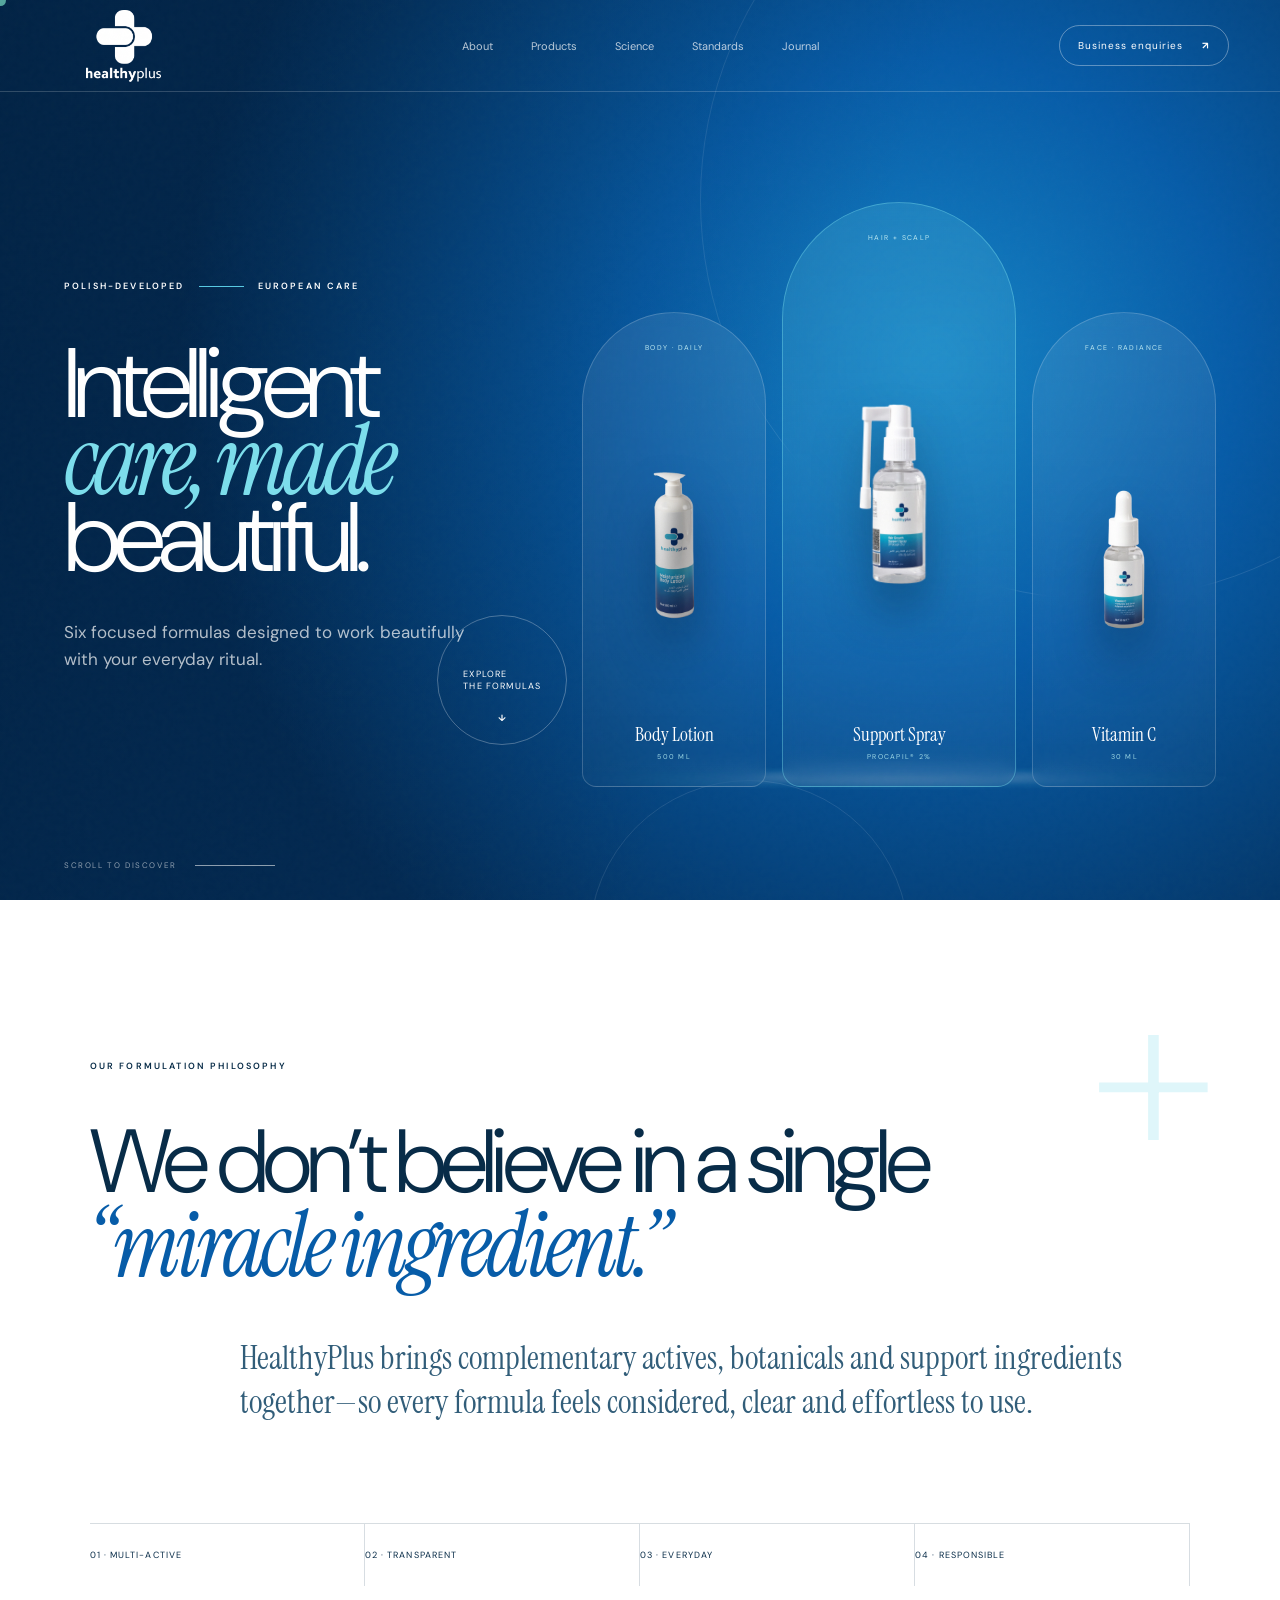
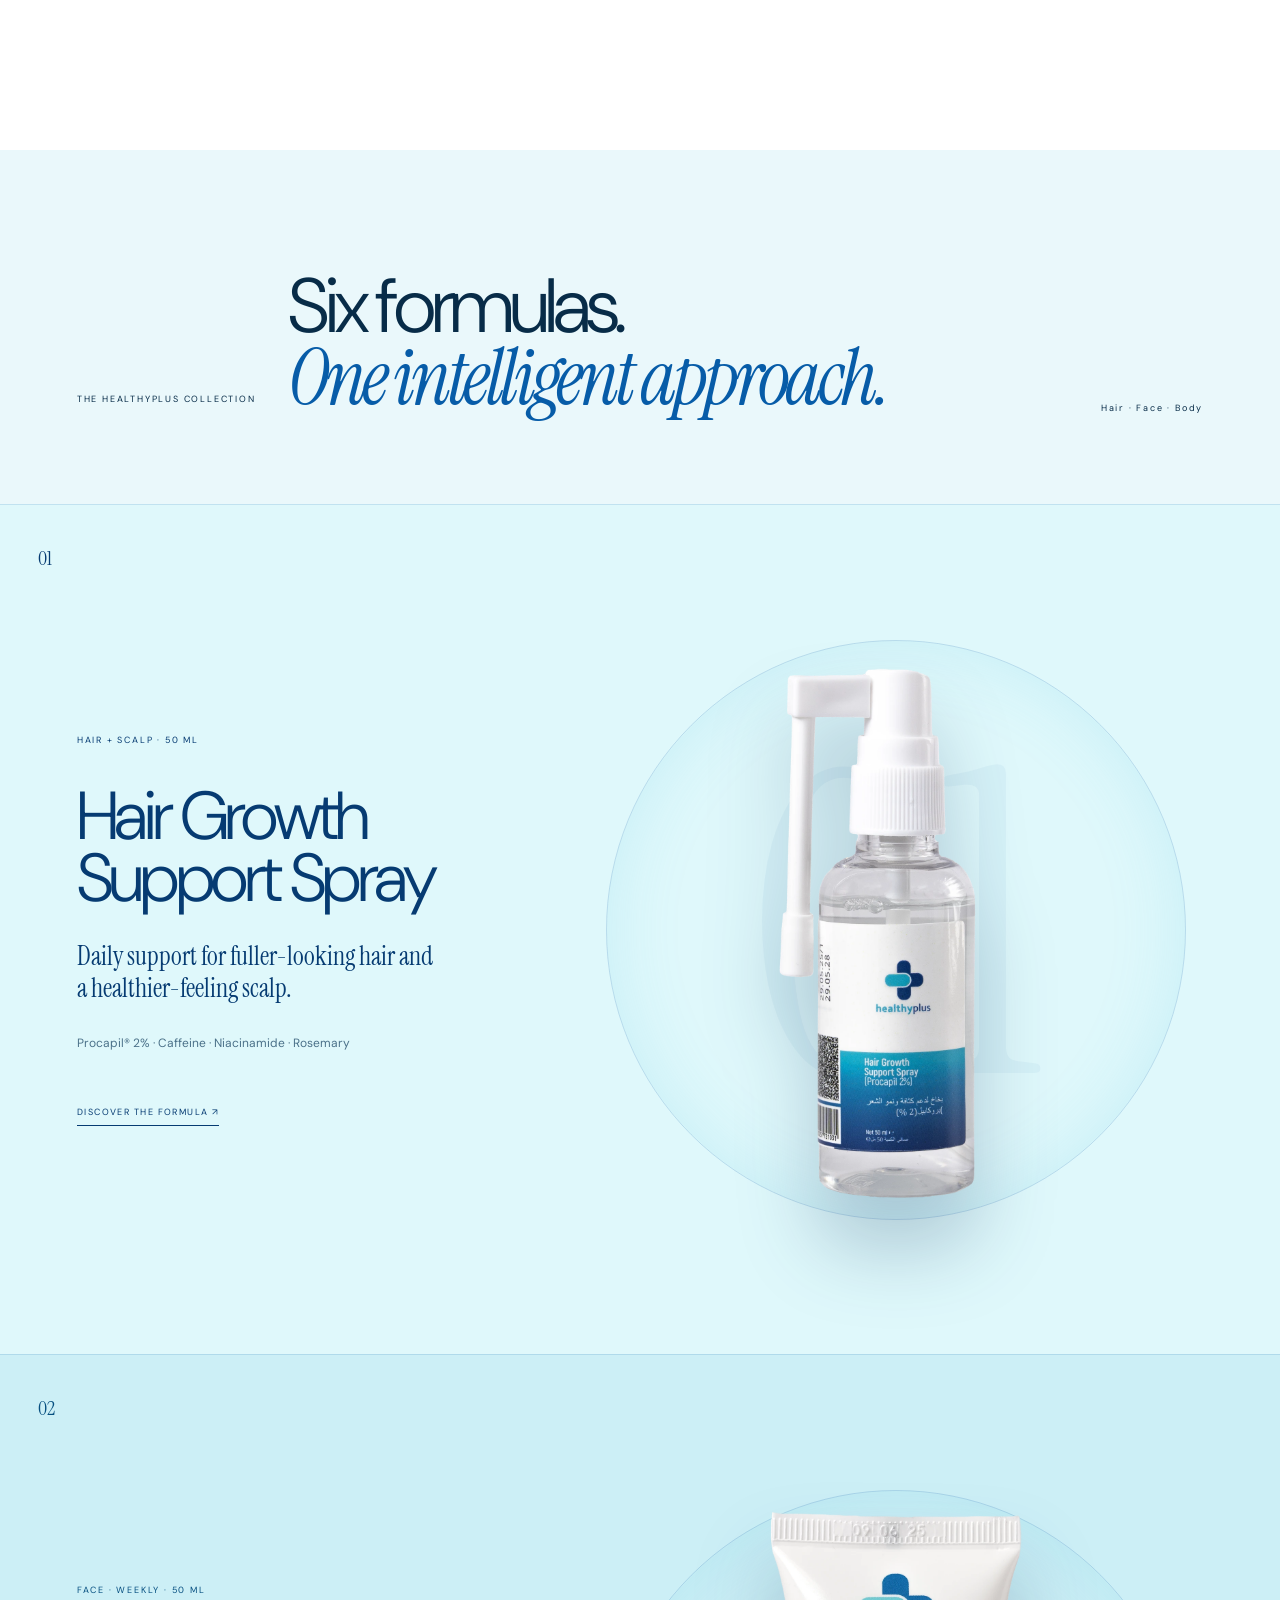
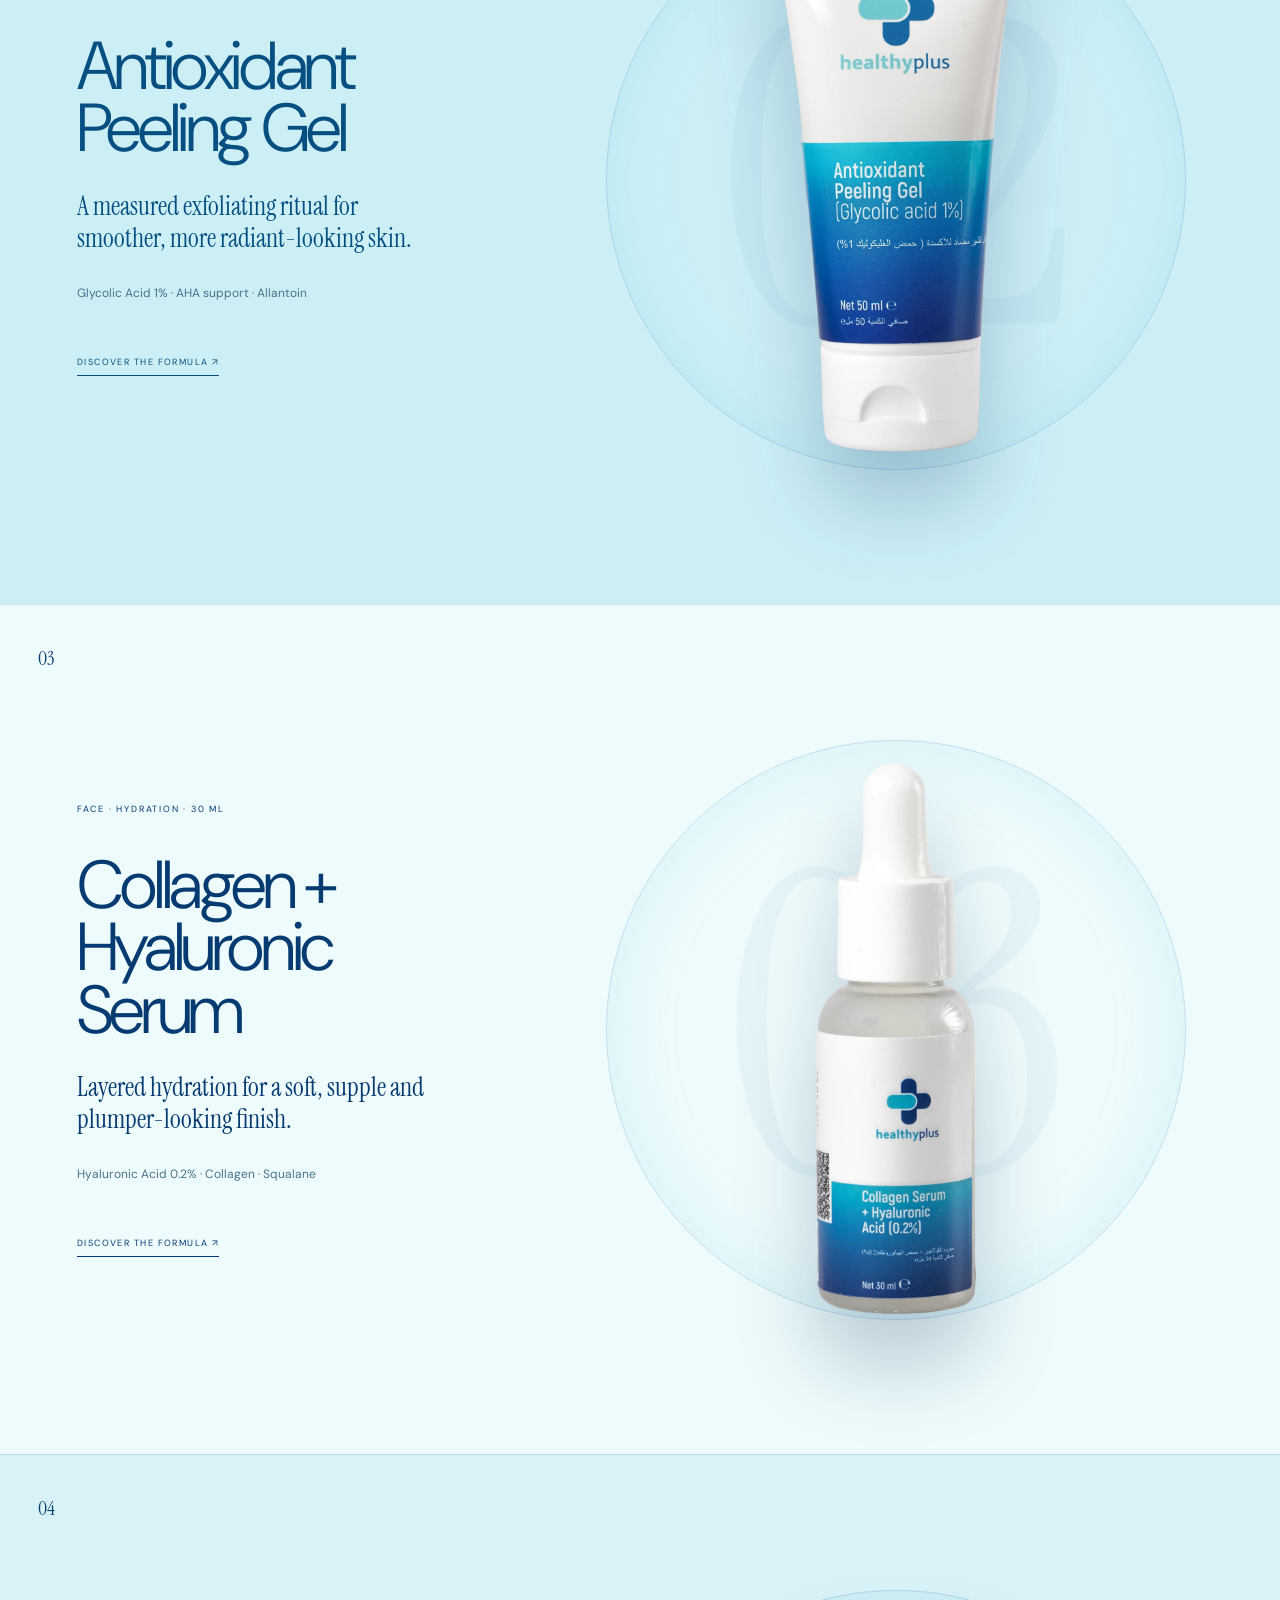
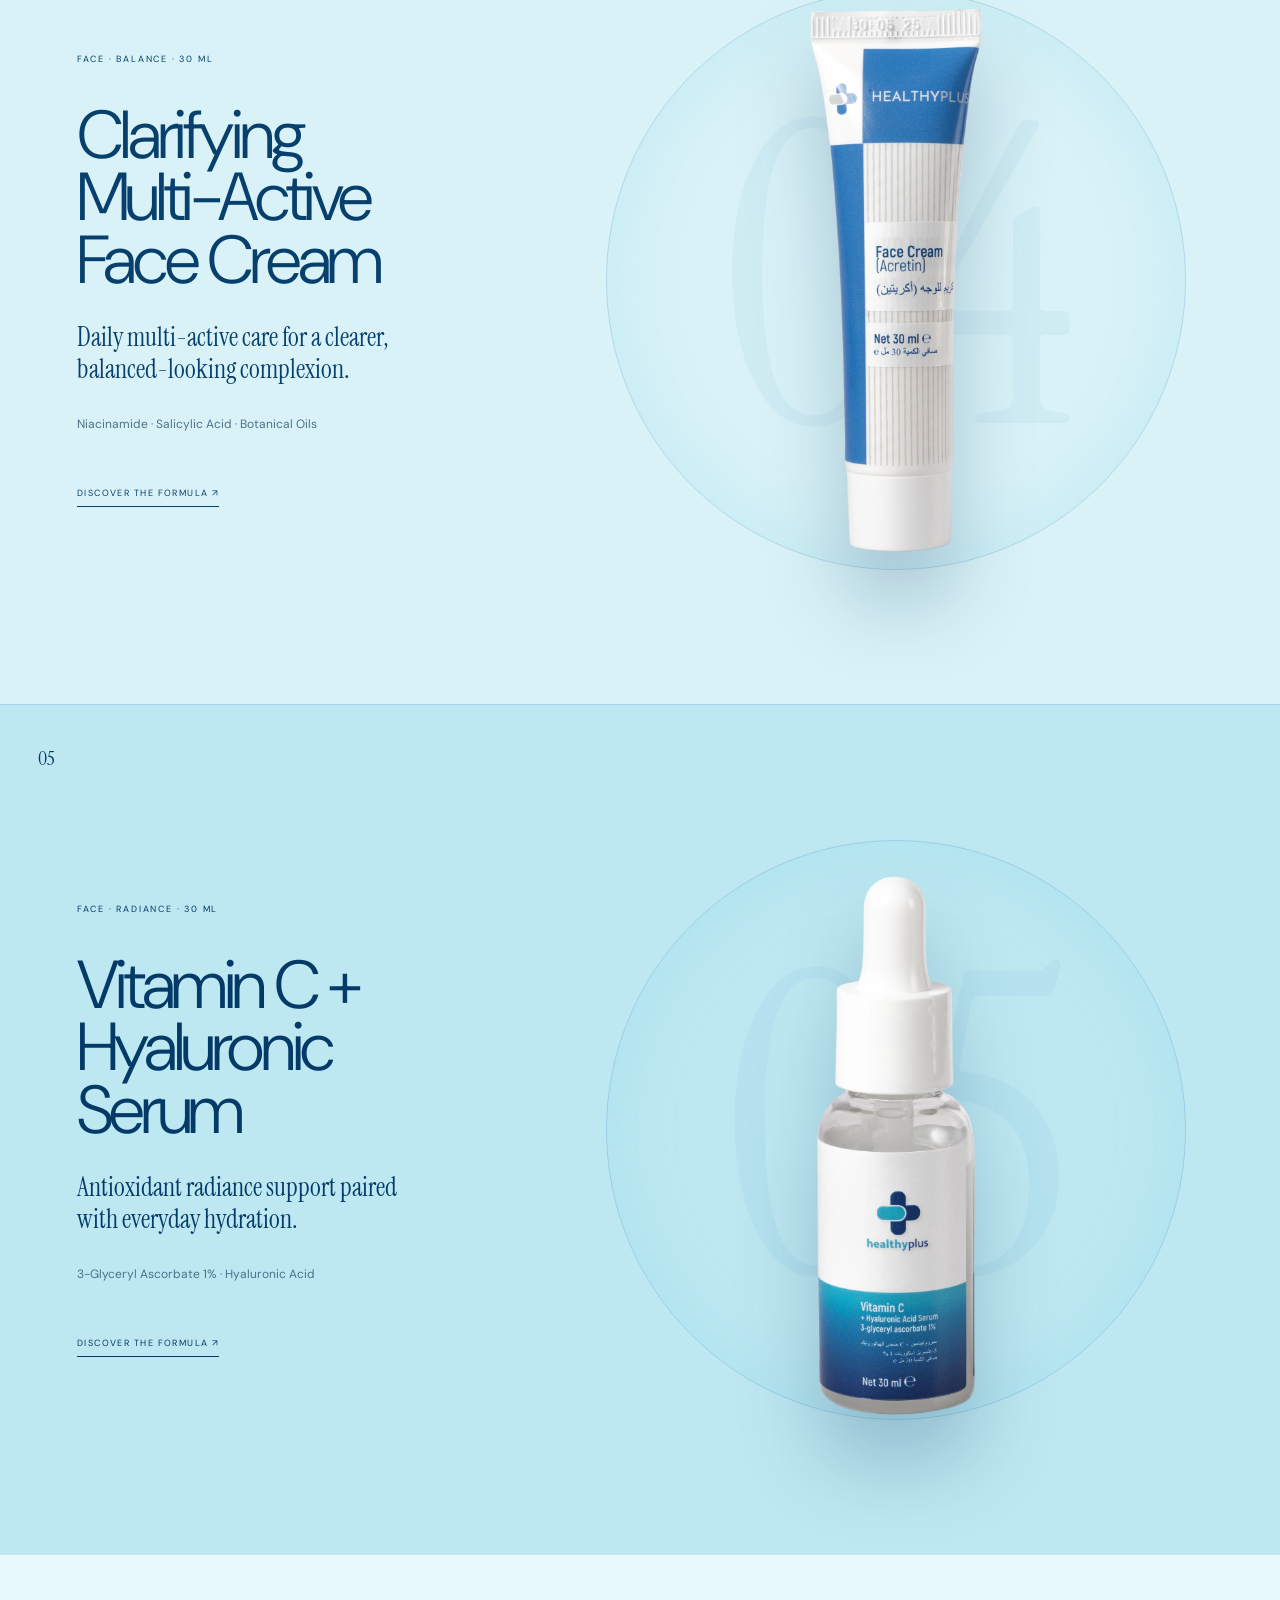
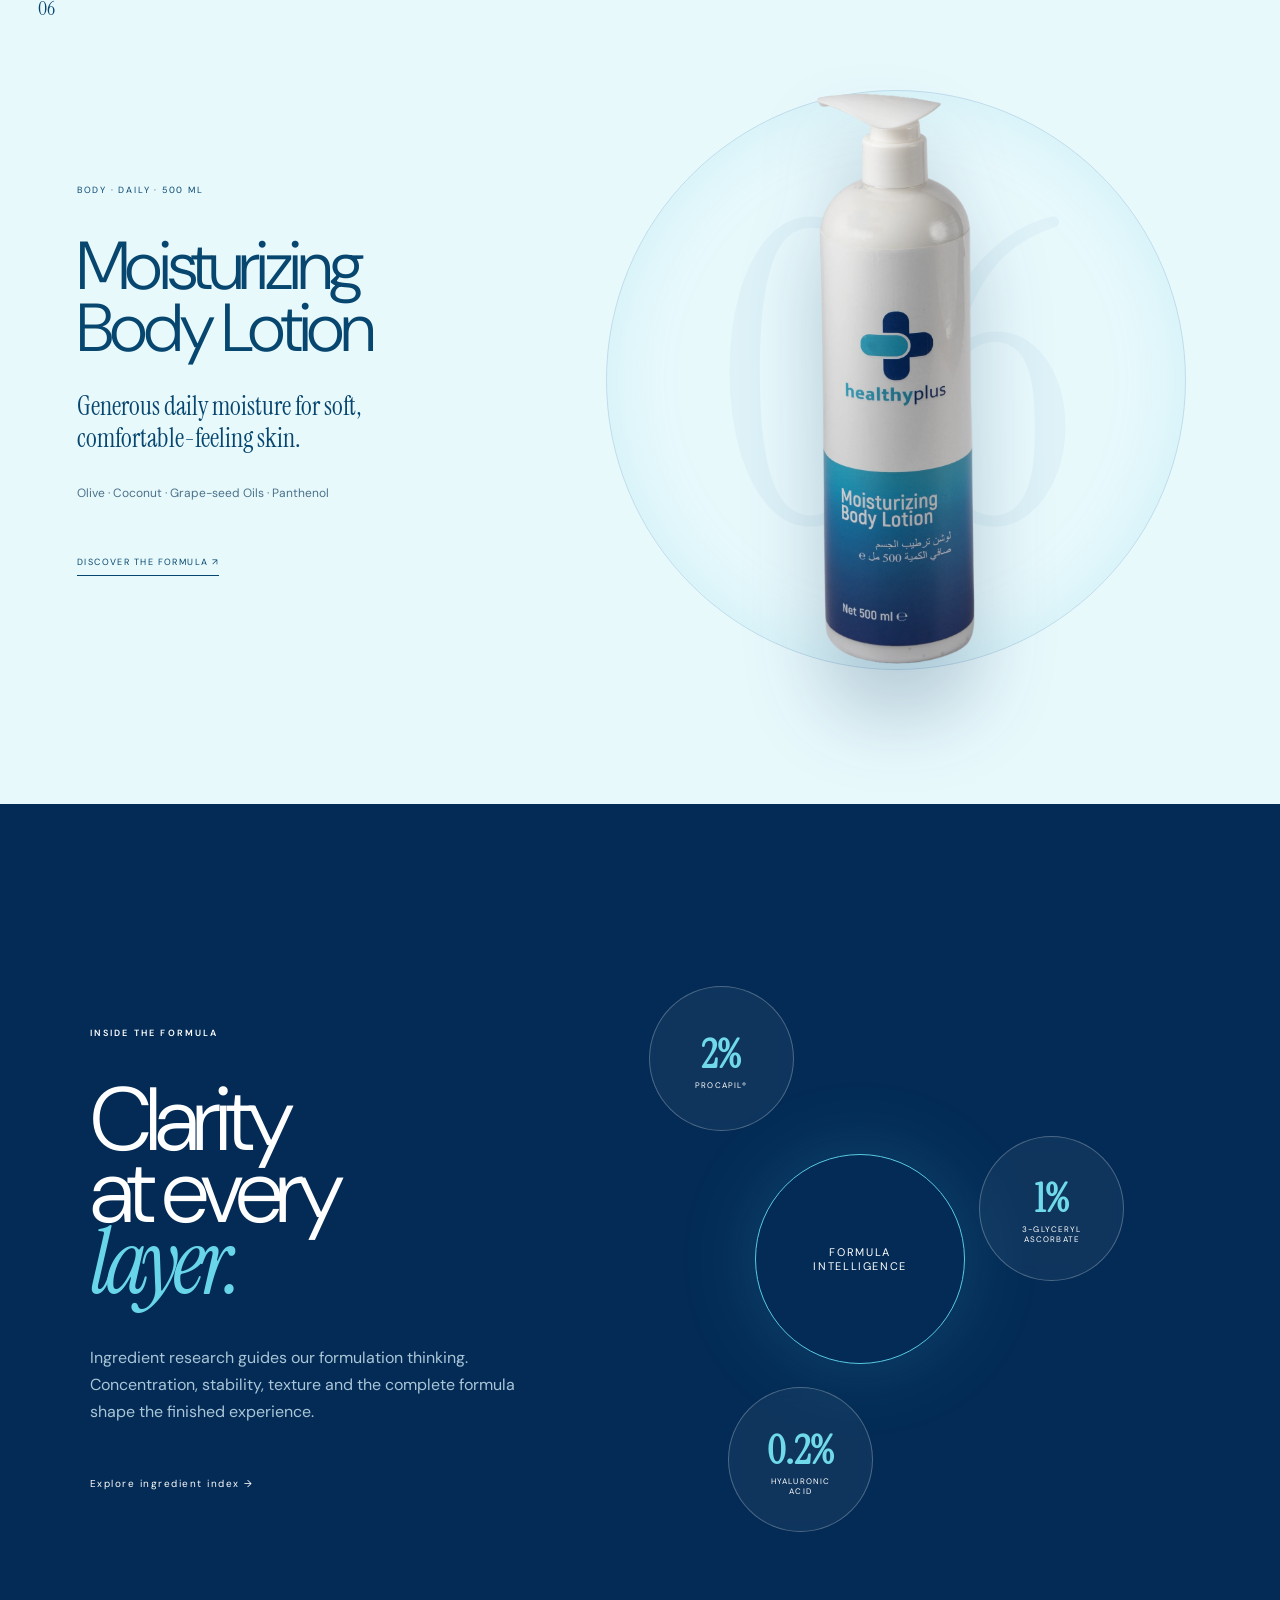
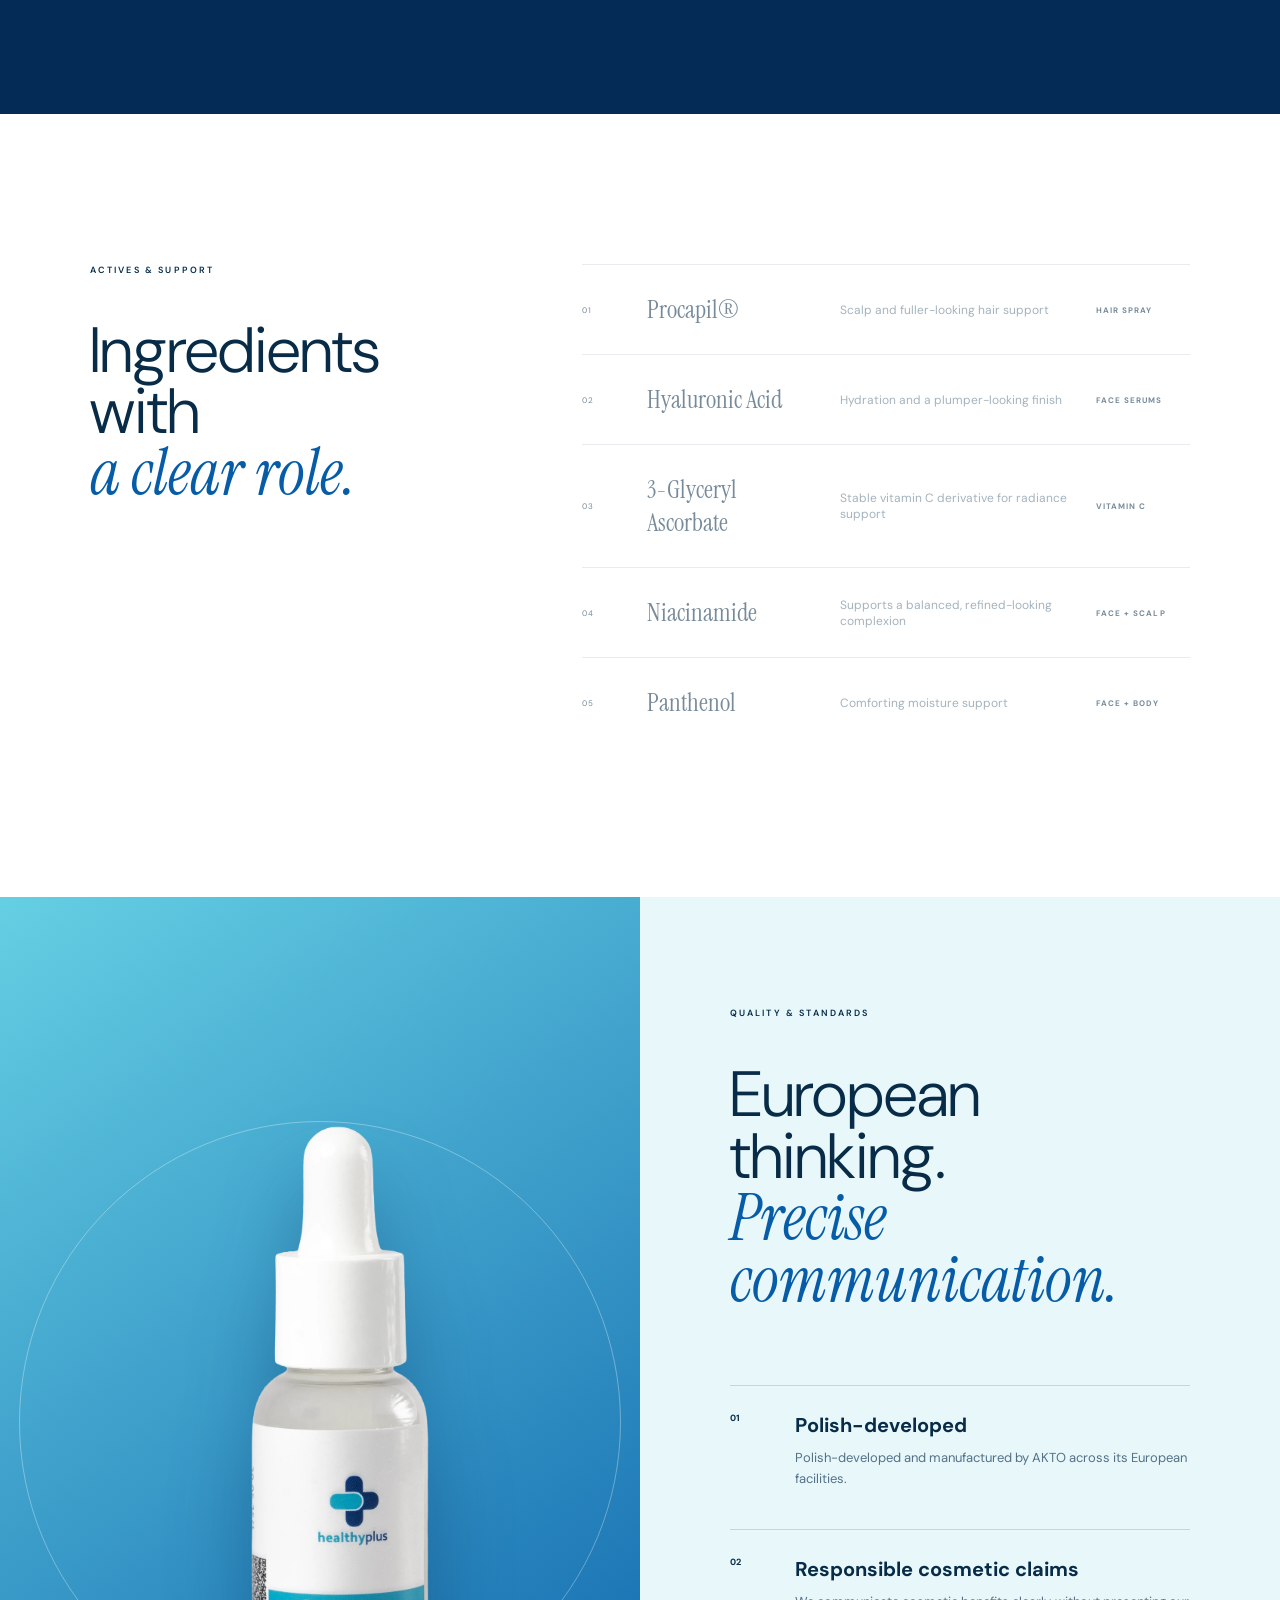
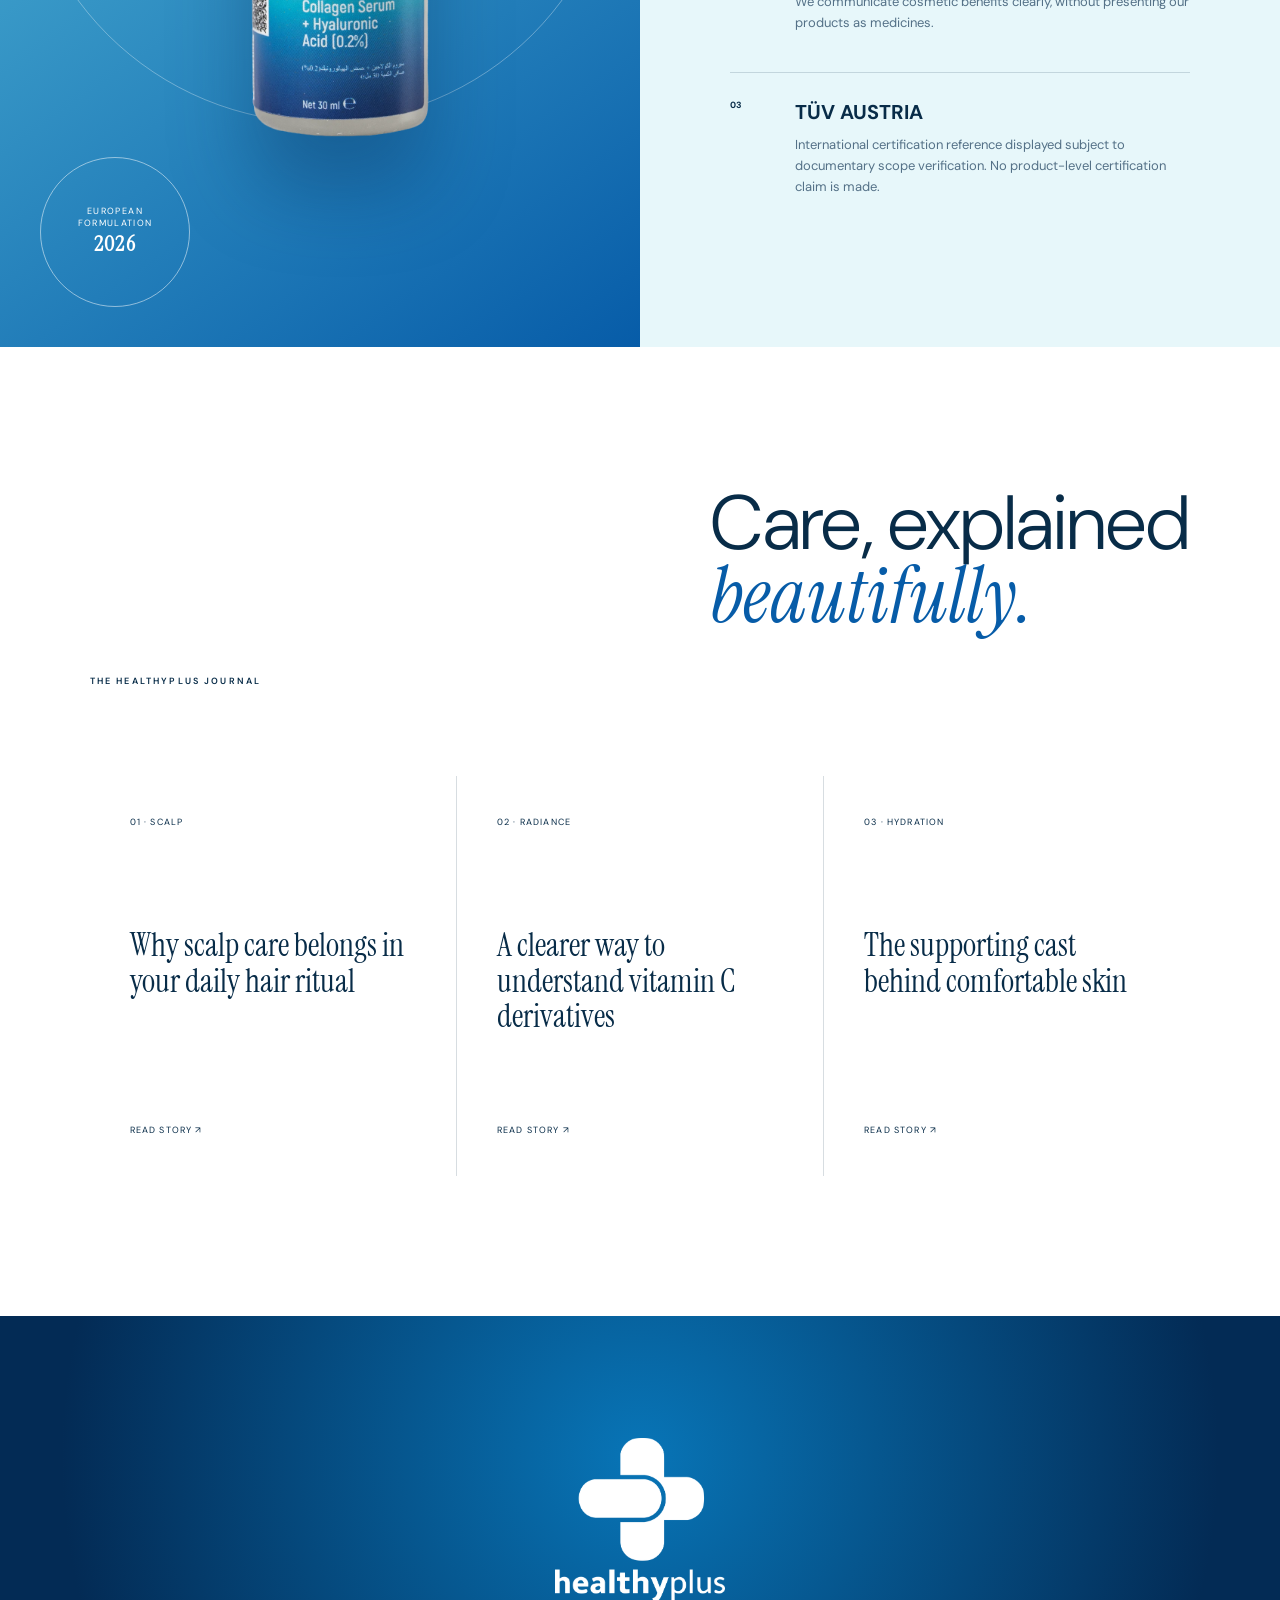
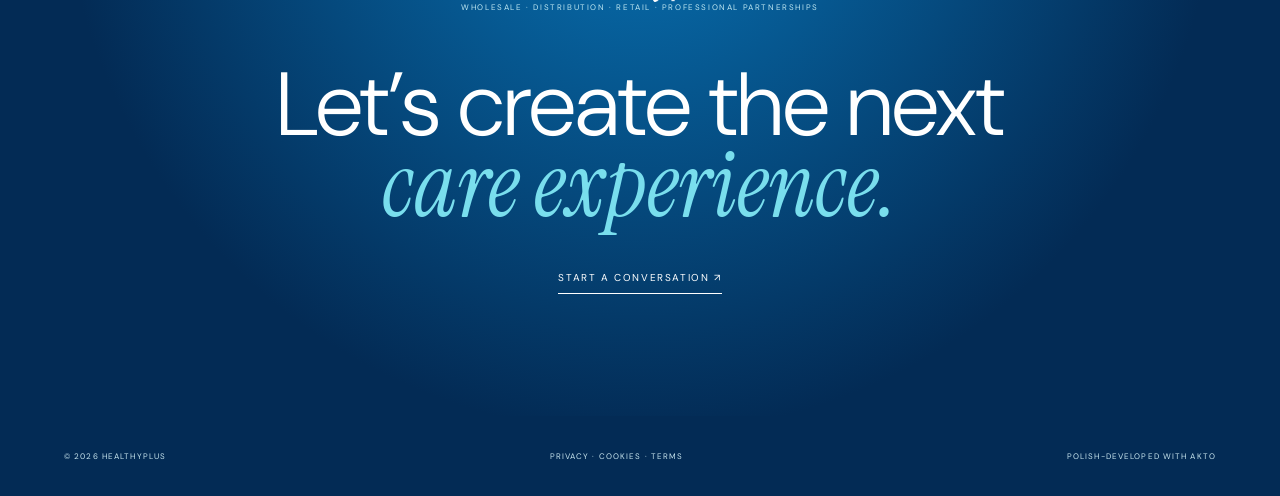
==== commit c1842164: "Add files via upload" ====
--- a/index.html
+++ b/index.html
@@ -1,11 +1,11 @@
 <!doctype html>
-<html lang="en"><head><meta charset="utf-8"><meta name="viewport" content="width=device-width,initial-scale=1"><meta name="description" content="HealthyPlus creates intelligent European skincare, haircare and bodycare through focused, multi-active formulas."><meta name="theme-color" content="#032b55"><meta property="og:title" content="HealthyPlus — Intelligent European Care"><meta property="og:description" content="Six focused formulas. One intelligent approach to everyday care."><meta property="og:type" content="website"><meta property="og:image" content="assets/og.png"><meta name="twitter:card" content="summary_large_image"><meta name="twitter:image" content="assets/og.png"><title>HealthyPlus — Intelligent European Care</title><link rel="preload" as="image" href="assets/hair-growth-support-spray.webp"><link rel="stylesheet" href="premium.css?v=8"><script src="site.js?v=2" defer></script></head>
+<html lang="en"><head><meta charset="utf-8"><meta name="viewport" content="width=device-width,initial-scale=1"><meta name="description" content="HealthyPlus creates intelligent European skincare, haircare and bodycare through focused, multi-active formulas."><meta name="theme-color" content="#032b55"><meta property="og:title" content="HealthyPlus — Intelligent European Care"><meta property="og:description" content="Six focused formulas. One intelligent approach to everyday care."><meta property="og:type" content="website"><meta property="og:image" content="og.png"><meta name="twitter:card" content="summary_large_image"><meta name="twitter:image" content="og.png"><title>HealthyPlus — Intelligent European Care</title><link rel="preload" as="image" href="hair-growth-support-spray.webp"><link rel="stylesheet" href="premium.css?v=8"><script src="site.js?v=2" defer></script></head>
 <body>
-<div class="loader" id="loader"><img src="assets/healthyplus-logo-white.webp" alt=""><span>FORMULATING YOUR EXPERIENCE</span><i></i></div>
+<div class="loader" id="loader"><img src="healthyplus-logo-white.webp" alt=""><span>FORMULATING YOUR EXPERIENCE</span><i></i></div>
 <div class="cursor"></div><div class="grain"></div>
-<header><a class="logo" href="index.html"><img src="assets/healthyplus-logo-white.webp" alt="HealthyPlus"></a><nav><a href="about.html">About</a><a href="#collection">Products</a><a href="science.html">Science</a><a href="quality.html">Standards</a><a href="journal.html">Journal</a></nav><a class="enquire" href="contact.html">Business enquiries <b>↗</b></a><button class="menu" aria-label="Open navigation">Menu</button></header>
+<header><a class="logo" href="index.html"><img src="healthyplus-logo-white.webp" alt="HealthyPlus"></a><nav><a href="about.html">About</a><a href="#collection">Products</a><a href="science.html">Science</a><a href="quality.html">Standards</a><a href="journal.html">Journal</a></nav><a class="enquire" href="contact.html">Business enquiries <b>↗</b></a><button class="menu" aria-label="Open navigation">Menu</button></header>
 <main>
-<section class="hero" id="home"><div class="hero-orbit o1"></div><div class="hero-orbit o2"></div><div class="hero-copy"><div class="micro">POLISH-DEVELOPED <i></i> EUROPEAN CARE</div><h1><span>Intelligent</span><em>care, made</em><span>beautiful.</span></h1><p>Six focused formulas designed to work beautifully with your everyday ritual.</p><a href="#collection" class="round-link">Explore<br>the formulas <b>↓</b></a></div><div class="hero-products"><article class="hero-card side"><span>BODY · DAILY</span><img class="hero-lotion" src="assets/moisturizing-body-lotion.webp" alt="Body Lotion"><b>Body Lotion</b><small>500 ML</small></article><article class="hero-card main"><span>HAIR + SCALP</span><img class="hero-hair" src="assets/hair-growth-support-spray.webp" alt="Hair Growth Support Spray"><b>Support Spray</b><small>PROCAPIL® 2%</small></article><article class="hero-card side"><span>FACE · RADIANCE</span><img class="hero-vitc" src="assets/vitamin-c-hyaluronic-serum.webp" alt="Vitamin C Serum"><b>Vitamin C</b><small>30 ML</small></article></div><div class="scroll">SCROLL TO DISCOVER <span></span></div></section>
+<section class="hero" id="home"><div class="hero-orbit o1"></div><div class="hero-orbit o2"></div><div class="hero-copy"><div class="micro">POLISH-DEVELOPED <i></i> EUROPEAN CARE</div><h1><span>Intelligent</span><em>care, made</em><span>beautiful.</span></h1><p>Six focused formulas designed to work beautifully with your everyday ritual.</p><a href="#collection" class="round-link">Explore<br>the formulas <b>↓</b></a></div><div class="hero-products"><article class="hero-card side"><span>BODY · DAILY</span><img class="hero-lotion" src="moisturizing-body-lotion.webp" alt="Body Lotion"><b>Body Lotion</b><small>500 ML</small></article><article class="hero-card main"><span>HAIR + SCALP</span><img class="hero-hair" src="hair-growth-support-spray.webp" alt="Hair Growth Support Spray"><b>Support Spray</b><small>PROCAPIL® 2%</small></article><article class="hero-card side"><span>FACE · RADIANCE</span><img class="hero-vitc" src="vitamin-c-hyaluronic-serum.webp" alt="Vitamin C Serum"><b>Vitamin C</b><small>30 ML</small></article></div><div class="scroll">SCROLL TO DISCOVER <span></span></div></section>
 
 <section class="statement"><div class="statement-mark">+</div><p class="kicker">OUR FORMULATION PHILOSOPHY</p><h2>We don’t believe in a single<br><em>“miracle ingredient.”</em></h2><p class="statement-body">HealthyPlus brings complementary actives, botanicals and support ingredients together—so every formula feels considered, clear and effortless to use.</p><div class="statement-row"><span>01 · MULTI-ACTIVE</span><span>02 · TRANSPARENT</span><span>03 · EVERYDAY</span><span>04 · RESPONSIBLE</span></div></section>
 
@@ -15,11 +15,11 @@
 
 <section class="ingredients" id="ingredients"><div class="ingredients-title"><p class="kicker">ACTIVES & SUPPORT</p><h2>Ingredients with<br><em>a clear role.</em></h2></div><div class="ingredient-list"><article><span>01</span><h3>Procapil®</h3><p>Scalp and fuller-looking hair support</p><b>HAIR SPRAY</b></article><article><span>02</span><h3>Hyaluronic Acid</h3><p>Hydration and a plumper-looking finish</p><b>FACE SERUMS</b></article><article><span>03</span><h3>3-Glyceryl Ascorbate</h3><p>Stable vitamin C derivative for radiance support</p><b>VITAMIN C</b></article><article><span>04</span><h3>Niacinamide</h3><p>Supports a balanced, refined-looking complexion</p><b>FACE + SCALP</b></article><article><span>05</span><h3>Panthenol</h3><p>Comforting moisture support</p><b>FACE + BODY</b></article></div></section>
 
-<section class="standards" id="standards"><div class="standards-photo"><img src="assets/collagen-hyaluronic-serum.webp" alt="HealthyPlus Collagen Serum"><div class="stamp">EUROPEAN<br>FORMULATION<br><b>2026</b></div></div><div class="standards-copy"><p class="kicker">QUALITY & STANDARDS</p><h2>European thinking.<br><em>Precise communication.</em></h2><div class="standard"><b>01</b><div><h3>Polish-developed</h3><p>Polish-developed and manufactured by AKTO across its European facilities.</p></div></div><div class="standard"><b>02</b><div><h3>Responsible cosmetic claims</h3><p>We communicate cosmetic benefits clearly, without presenting our products as medicines.</p></div></div><div class="standard"><b>03</b><div><h3>TÜV AUSTRIA</h3><p>International certification reference displayed subject to documentary scope verification. No product-level certification claim is made.</p></div></div></div></section>
+<section class="standards" id="standards"><div class="standards-photo"><img src="collagen-hyaluronic-serum.webp" alt="HealthyPlus Collagen Serum"><div class="stamp">EUROPEAN<br>FORMULATION<br><b>2026</b></div></div><div class="standards-copy"><p class="kicker">QUALITY & STANDARDS</p><h2>European thinking.<br><em>Precise communication.</em></h2><div class="standard"><b>01</b><div><h3>Polish-developed</h3><p>Polish-developed and manufactured by AKTO across its European facilities.</p></div></div><div class="standard"><b>02</b><div><h3>Responsible cosmetic claims</h3><p>We communicate cosmetic benefits clearly, without presenting our products as medicines.</p></div></div><div class="standard"><b>03</b><div><h3>TÜV AUSTRIA</h3><p>International certification reference displayed subject to documentary scope verification. No product-level certification claim is made.</p></div></div></div></section>
 
 <section class="journal" id="journal"><div><p class="kicker">THE HEALTHYPLUS JOURNAL</p><h2>Care, explained<br><em>beautifully.</em></h2></div><div class="journal-grid"><article><span>01 · SCALP</span><h3>Why scalp care belongs in your daily hair ritual</h3><a href="#">READ STORY ↗</a></article><article><span>02 · RADIANCE</span><h3>A clearer way to understand vitamin C derivatives</h3><a href="#">READ STORY ↗</a></article><article><span>03 · HYDRATION</span><h3>The supporting cast behind comfortable skin</h3><a href="#">READ STORY ↗</a></article></div></section>
 
-<section class="contact" id="contact"><img loading="lazy" src="assets/healthyplus-logo-white.webp" alt="HealthyPlus"><p>WHOLESALE · DISTRIBUTION · RETAIL · PROFESSIONAL PARTNERSHIPS</p><h2>Let’s create the next<br><em>care experience.</em></h2><a href="contact.html">START A CONVERSATION ↗</a></section>
+<section class="contact" id="contact"><img loading="lazy" src="healthyplus-logo-white.webp" alt="HealthyPlus"><p>WHOLESALE · DISTRIBUTION · RETAIL · PROFESSIONAL PARTNERSHIPS</p><h2>Let’s create the next<br><em>care experience.</em></h2><a href="contact.html">START A CONVERSATION ↗</a></section>
 </main><footer><span>© 2026 HEALTHYPLUS</span><a href="legal.html">PRIVACY · COOKIES · TERMS</a><span>POLISH-DEVELOPED WITH AKTO</span></footer>
 <script>
 const products=[
@@ -29,7 +29,7 @@
 {n:'04',cat:'FACE · BALANCE · 30 ML',name:'Clarifying Multi-Active Face Cream',claim:'Daily multi-active care for a clearer, balanced-looking complexion.',act:'Niacinamide · Salicylic Acid · Botanical Oils',img:'clarifying-face-cream.webp',tone:'#d8f2f7',ink:'#073f6d'},
 {n:'05',cat:'FACE · RADIANCE · 30 ML',name:'Vitamin C + Hyaluronic Serum',claim:'Antioxidant radiance support paired with everyday hydration.',act:'3-Glyceryl Ascorbate 1% · Hyaluronic Acid',img:'vitamin-c-hyaluronic-serum.webp',tone:'#bde8f1',ink:'#043a68'},
 {n:'06',cat:'BODY · DAILY · 500 ML',name:'Moisturizing Body Lotion',claim:'Generous daily moisture for soft, comfortable-feeling skin.',act:'Olive · Coconut · Grape-seed Oils · Panthenol',img:'moisturizing-body-lotion.webp',tone:'#e8f9fc',ink:'#07466f'}];
-const slugs=['hair','peel','collagen','cream','vitc','lotion'];document.querySelector('#scenes').innerHTML=products.map((p,i)=>`<article class="product-scene" style="--tone:${p.tone};--ink:${p.ink}"><div class="scene-number">${p.n}</div><div class="scene-copy"><p>${p.cat}</p><h3>${p.name}</h3><strong>${p.claim}</strong><span>${p.act}</span><a href="product.html?id=${slugs[i]}">DISCOVER THE FORMULA ↗</a></div><div class="scene-visual"><div class="scene-ring"></div><img loading="lazy" src="assets/${p.img}" alt="${p.name}"><i>${p.n}</i></div></article>`).join('');
+const slugs=['hair','peel','collagen','cream','vitc','lotion'];document.querySelector('#scenes').innerHTML=products.map((p,i)=>`<article class="product-scene" style="--tone:${p.tone};--ink:${p.ink}"><div class="scene-number">${p.n}</div><div class="scene-copy"><p>${p.cat}</p><h3>${p.name}</h3><strong>${p.claim}</strong><span>${p.act}</span><a href="product.html?id=${slugs[i]}">DISCOVER THE FORMULA ↗</a></div><div class="scene-visual"><div class="scene-ring"></div><img loading="lazy" src="${p.img}" alt="${p.name}"><i>${p.n}</i></div></article>`).join('');
 const loader=document.querySelector('#loader');addEventListener('load',()=>setTimeout(()=>loader.classList.add('done'),700));
 const cursor=document.querySelector('.cursor');addEventListener('pointermove',e=>{cursor.style.transform=`translate(${e.clientX}px,${e.clientY}px)`});
 const observer=new IntersectionObserver(es=>es.forEach(e=>{if(e.isIntersecting){e.target.classList.add('in');observer.unobserve(e.target)}}),{threshold:.06,rootMargin:'0px 0px -5% 0px'});document.querySelectorAll('.product-scene,.journal-grid article').forEach(el=>observer.observe(el));document.querySelectorAll('.product-scene').forEach((el,i)=>{if(i===0)el.classList.add('in')});
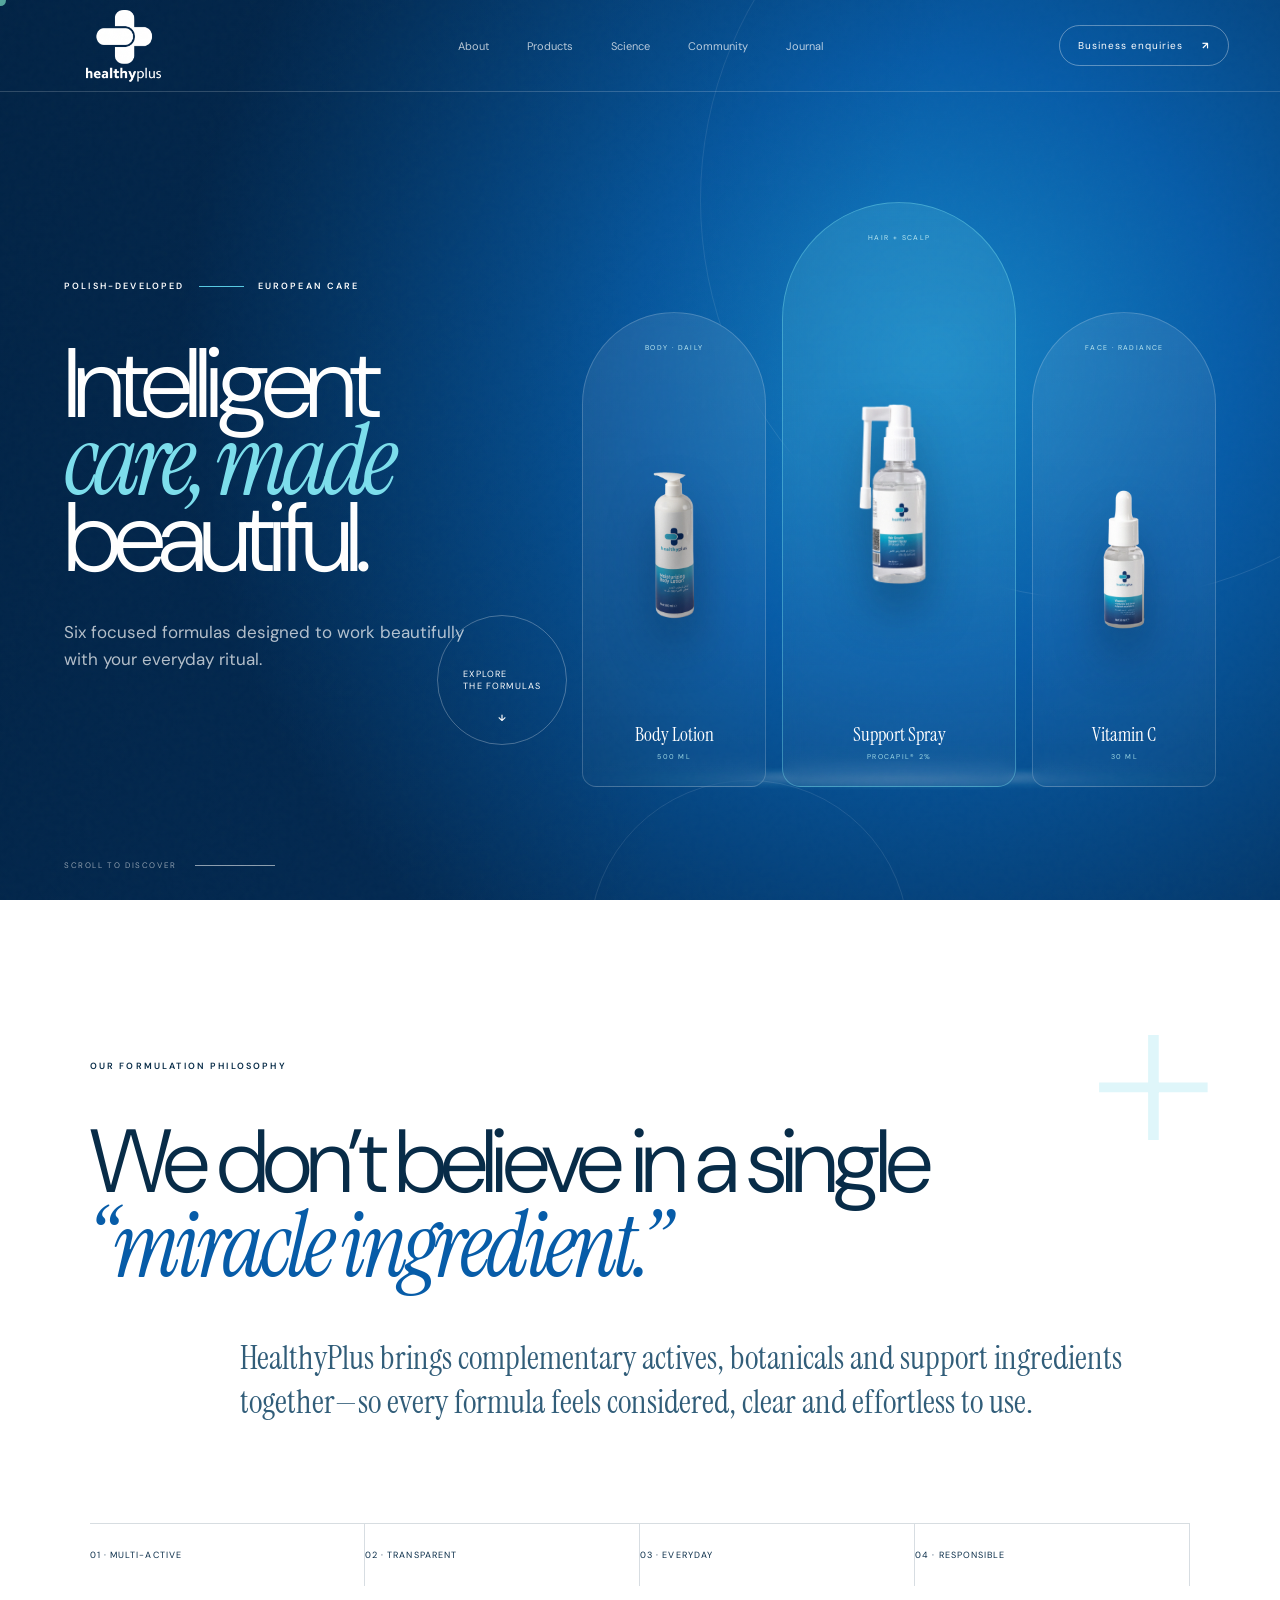
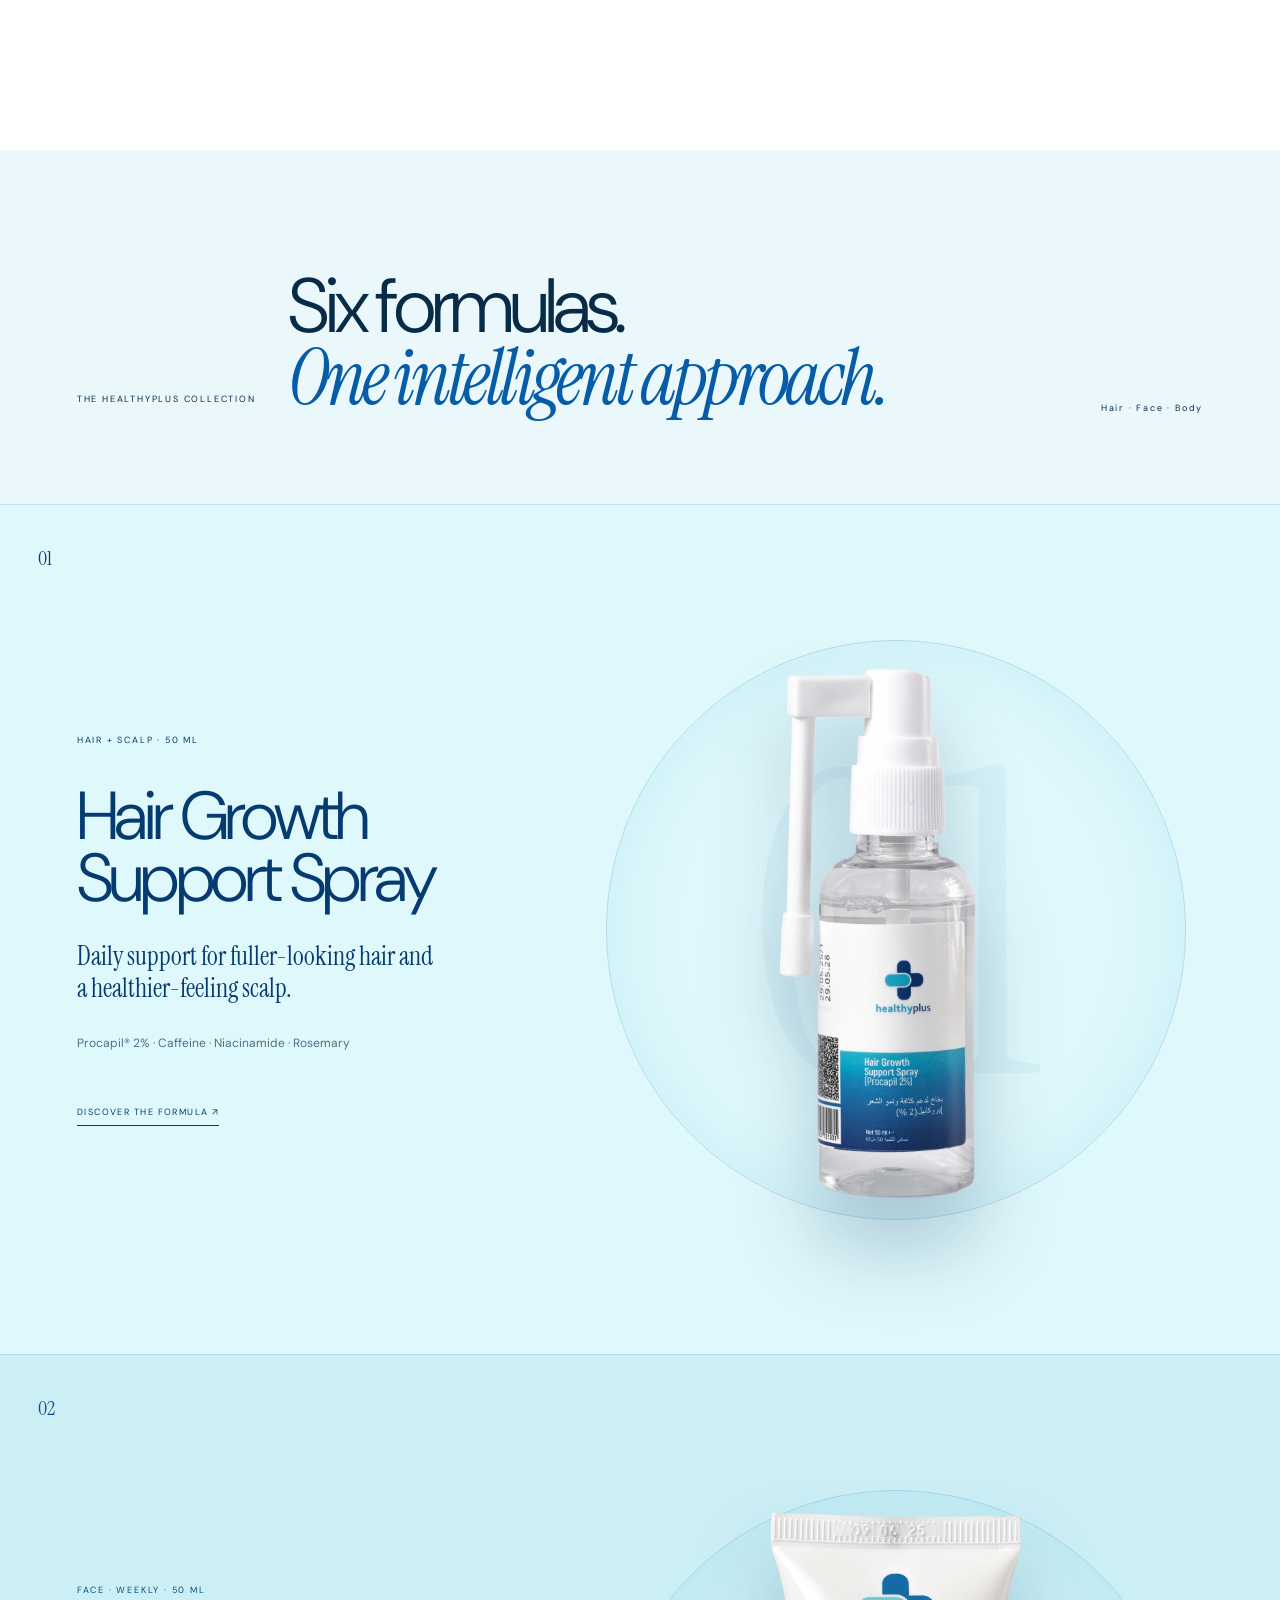
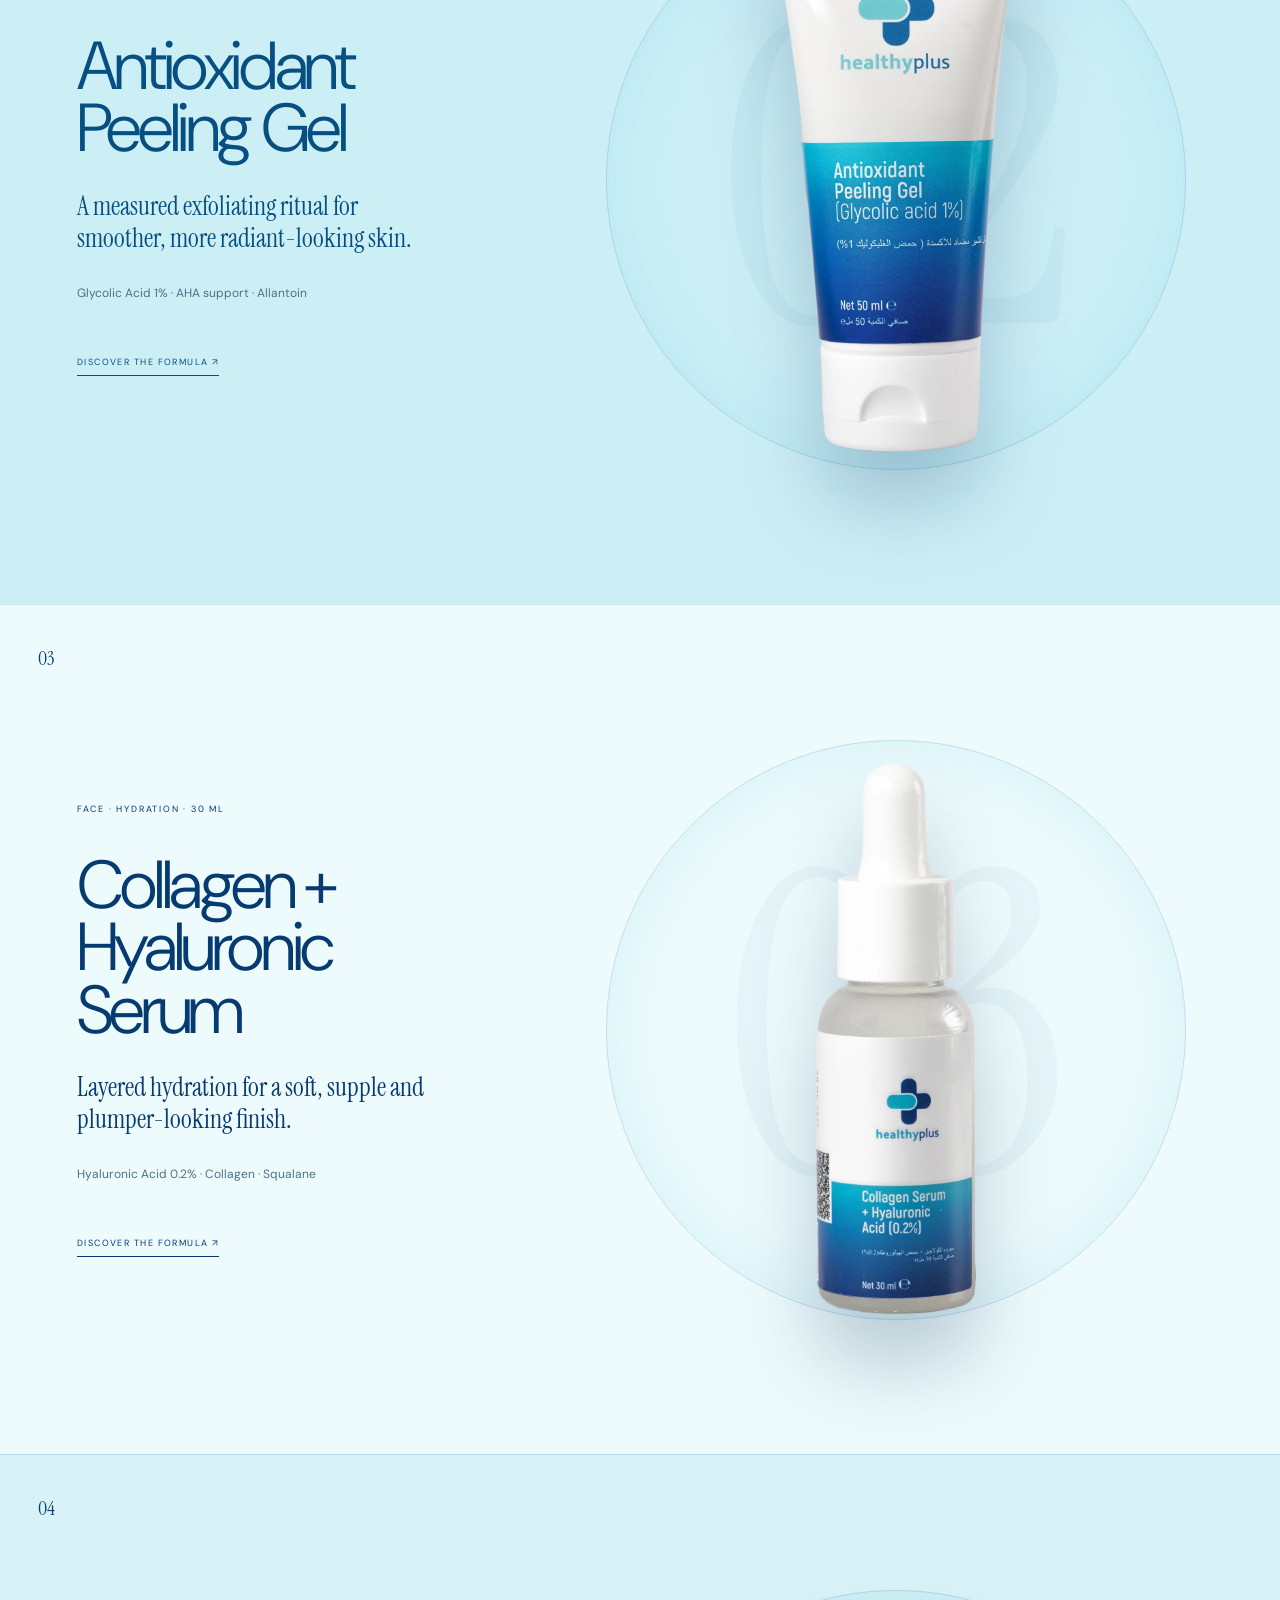
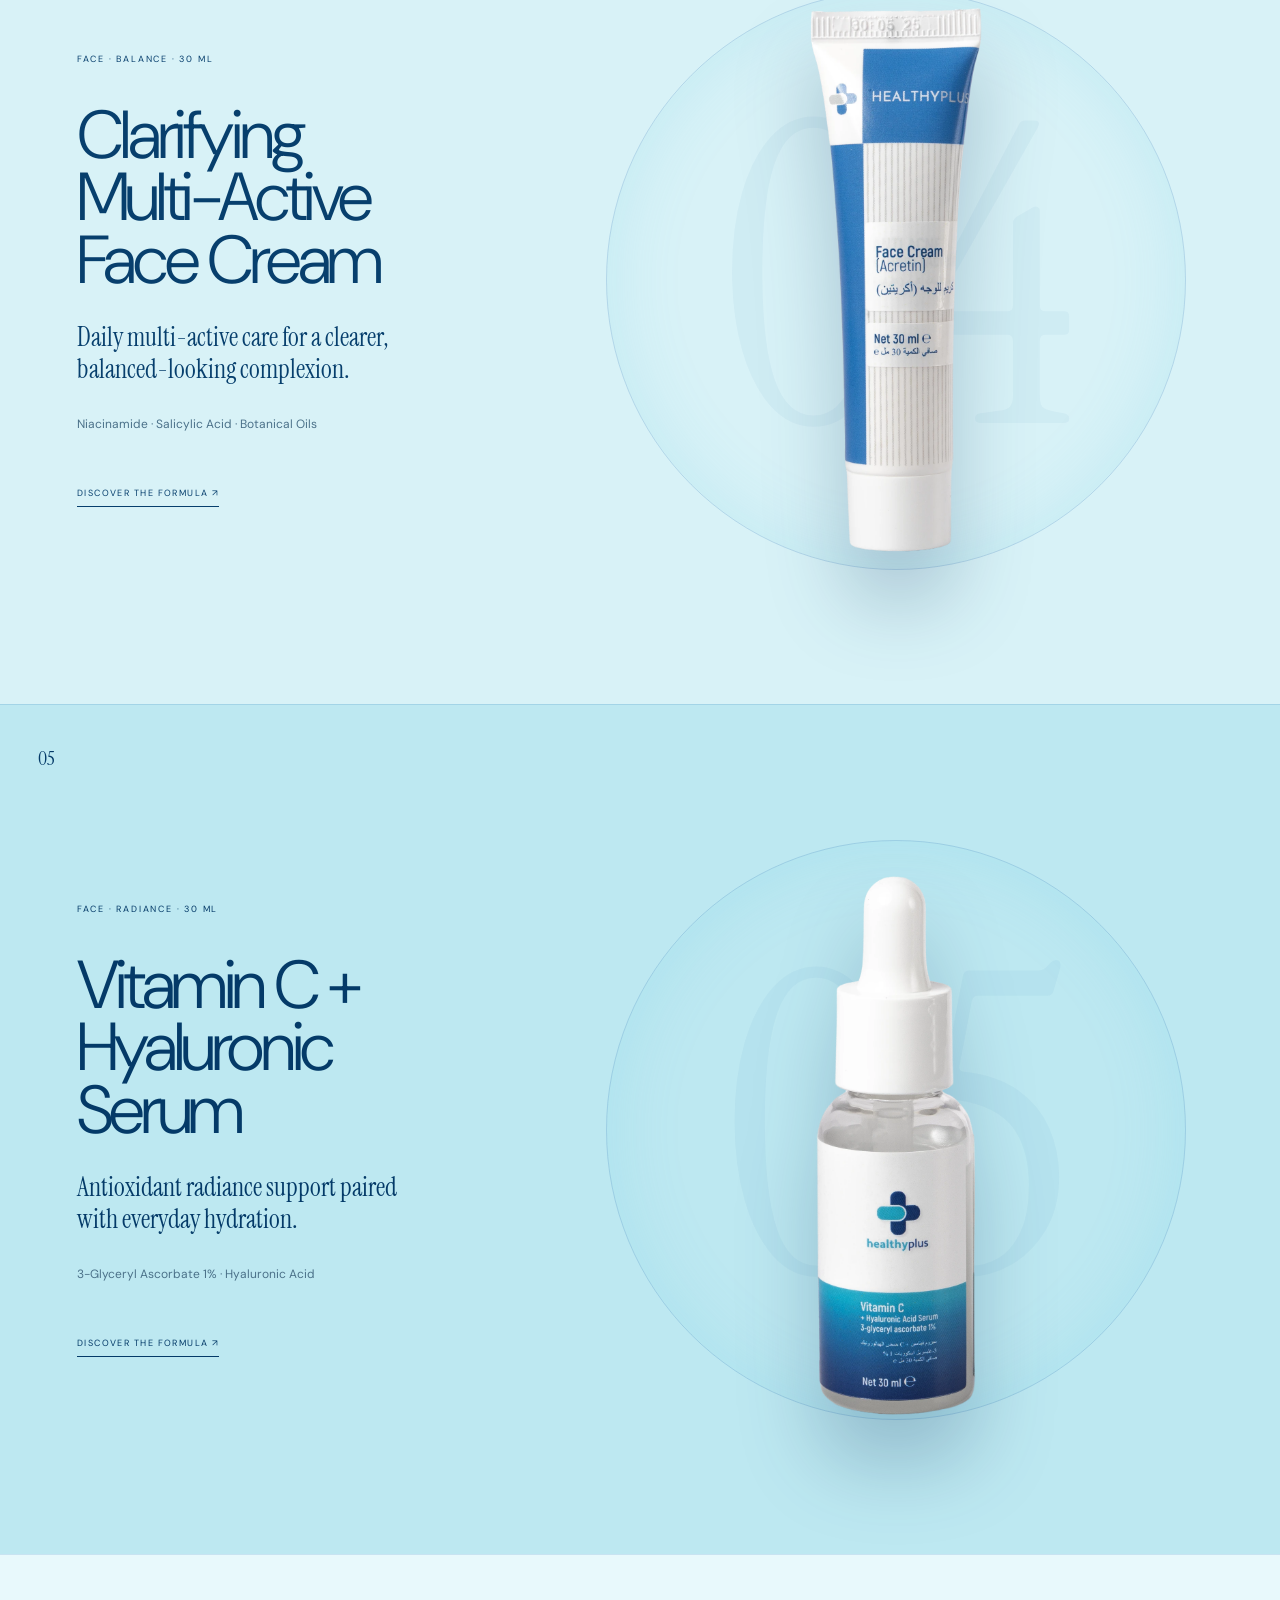
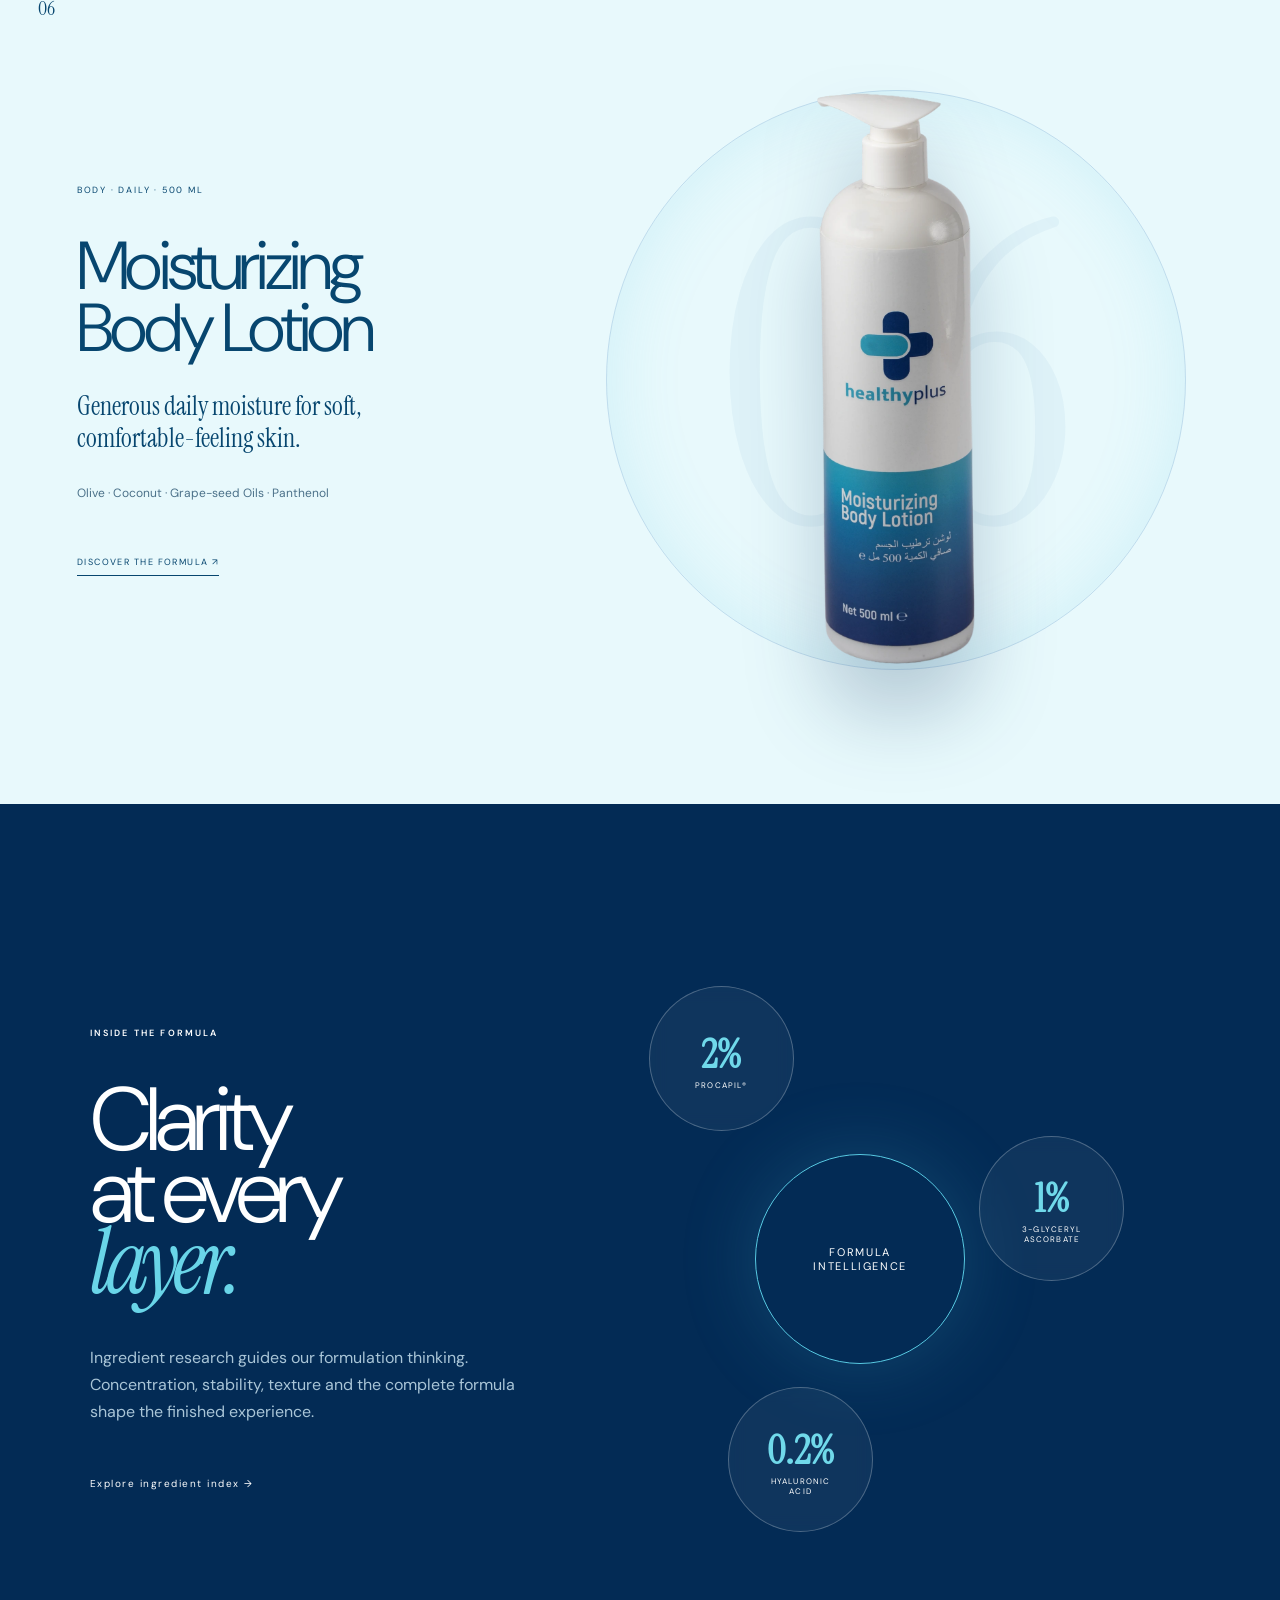
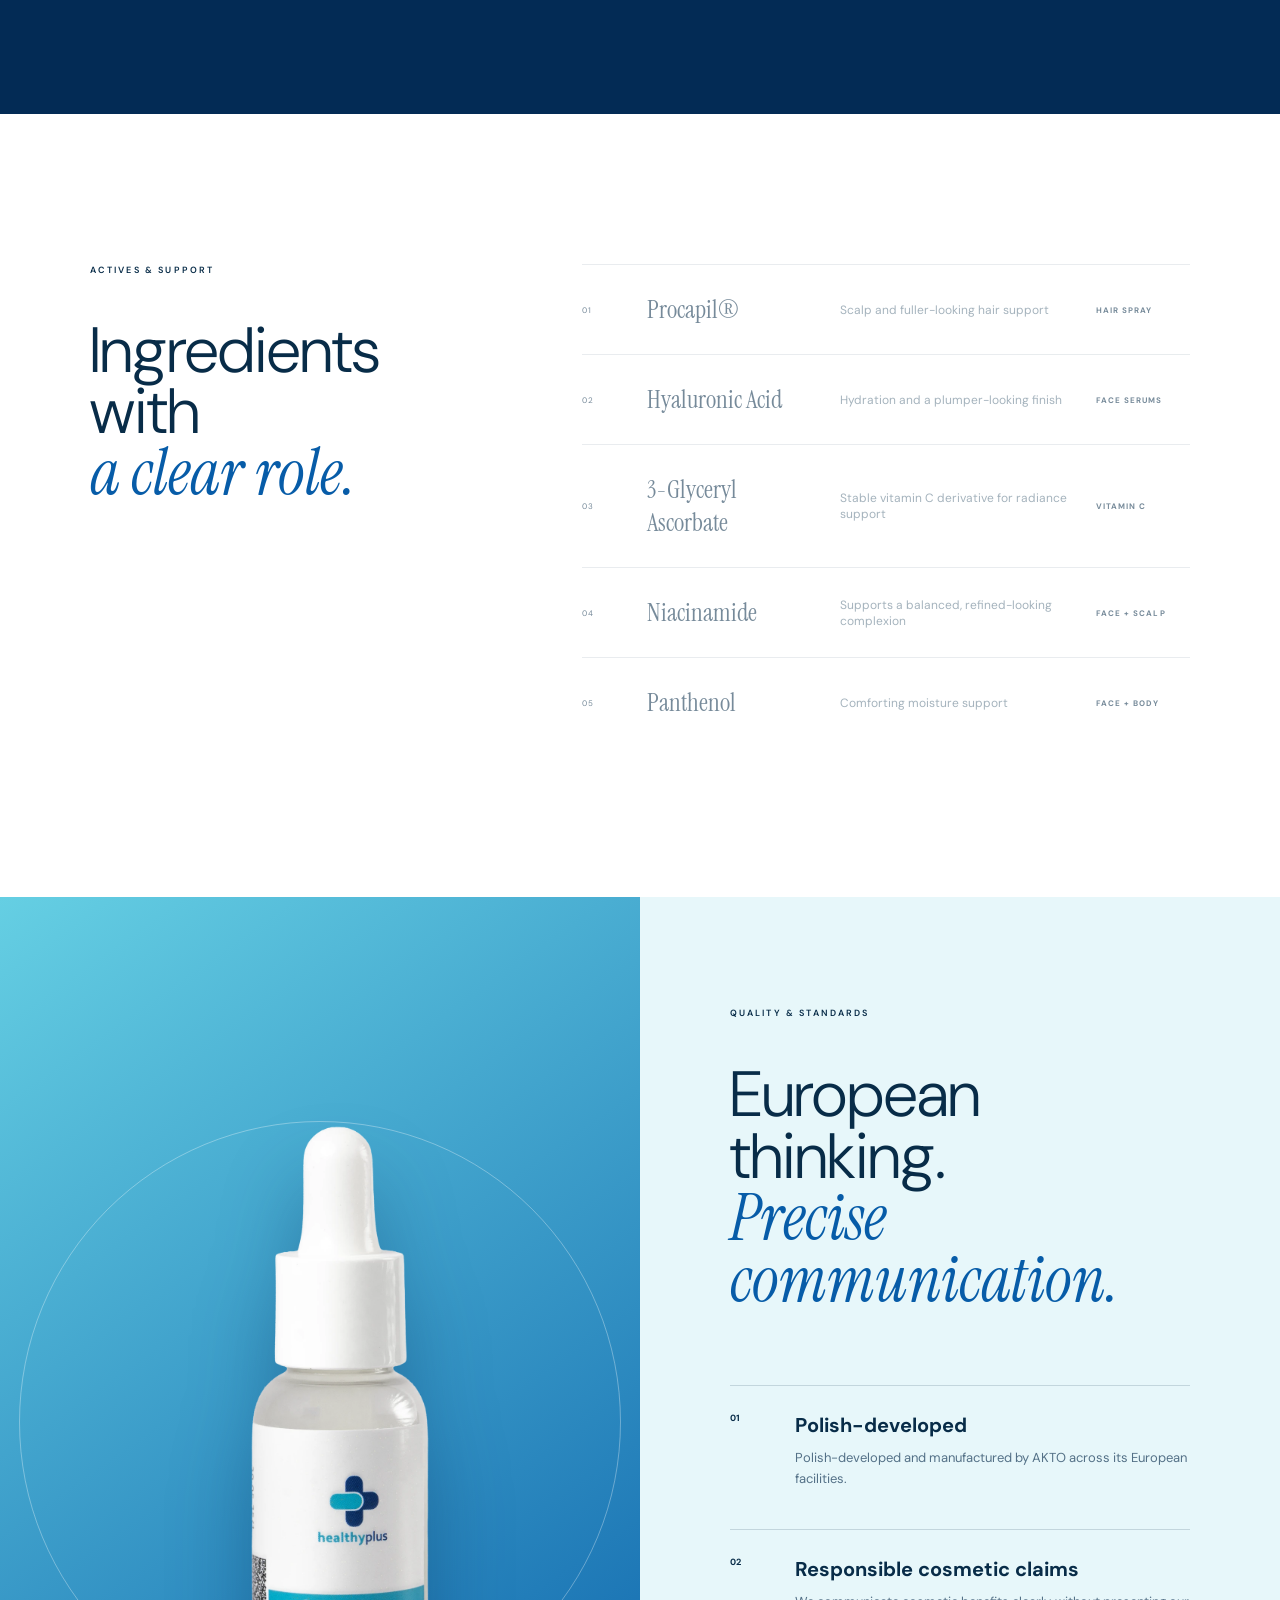
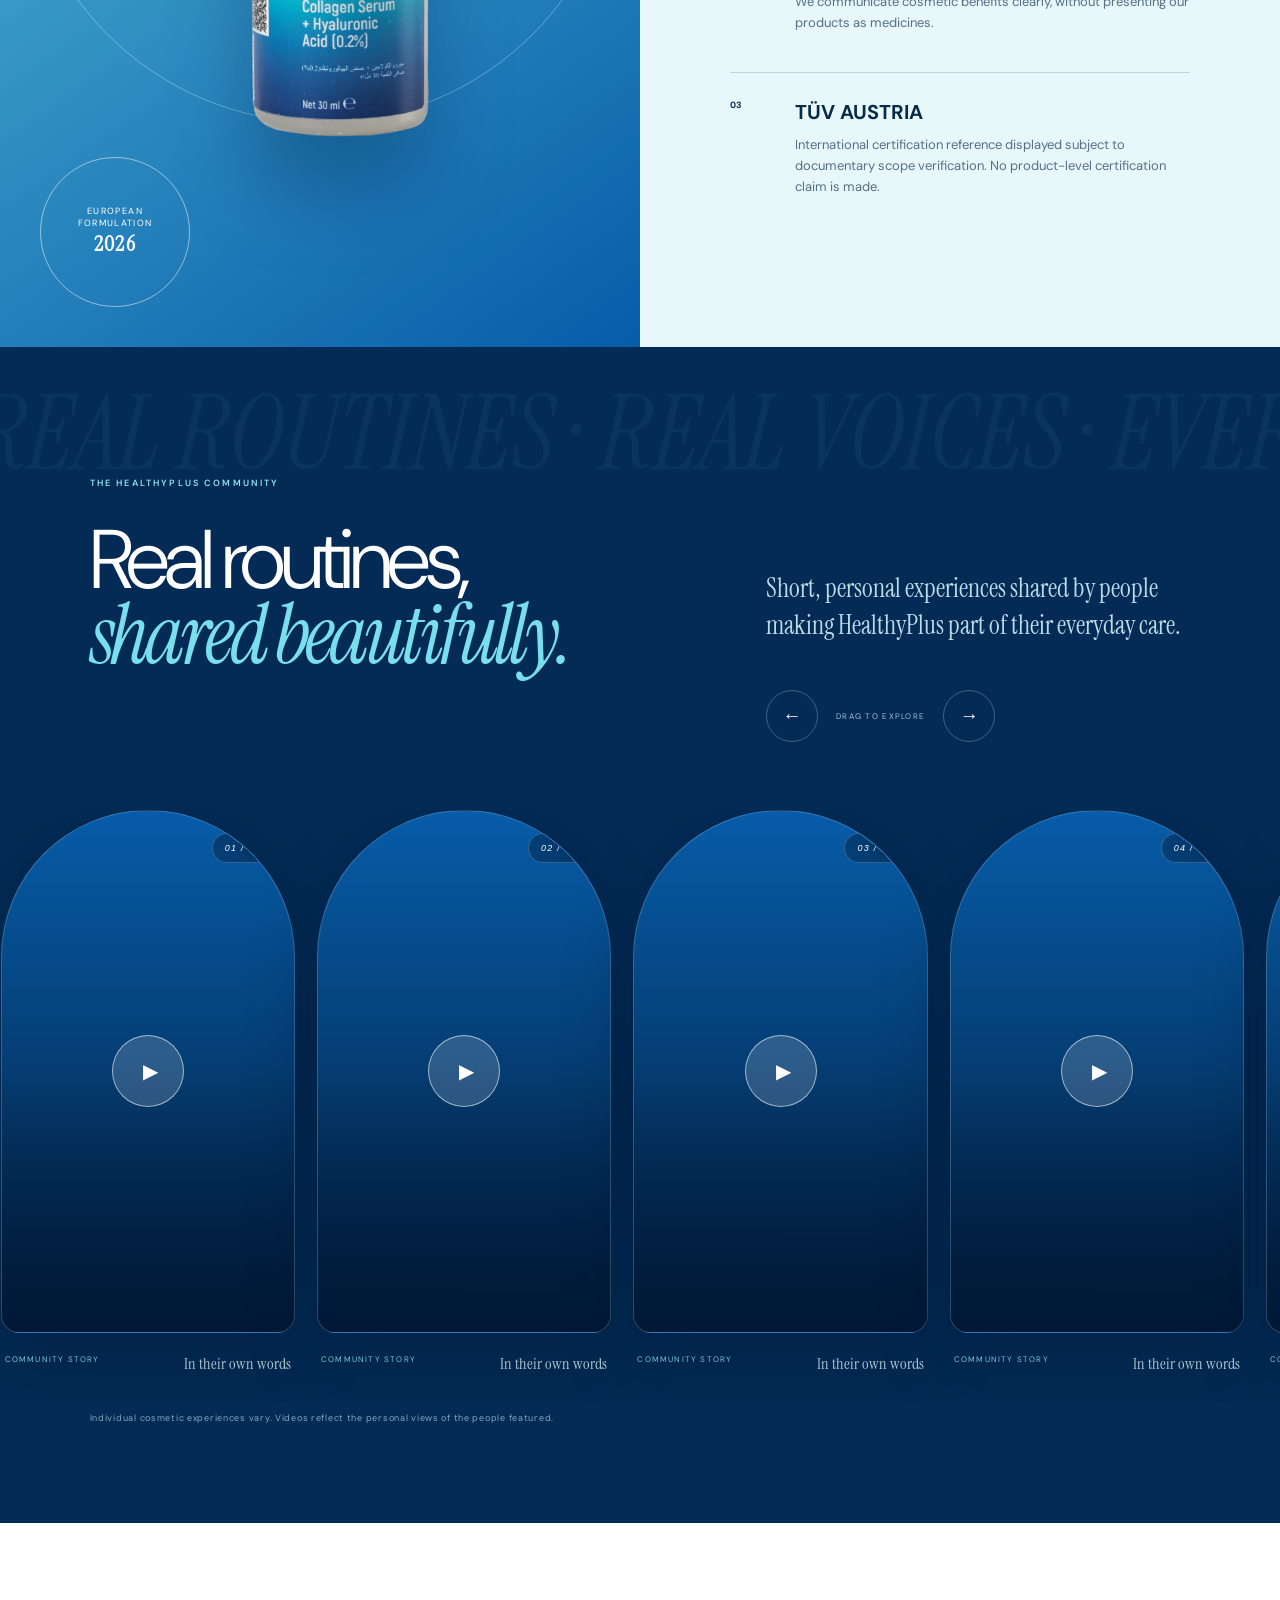
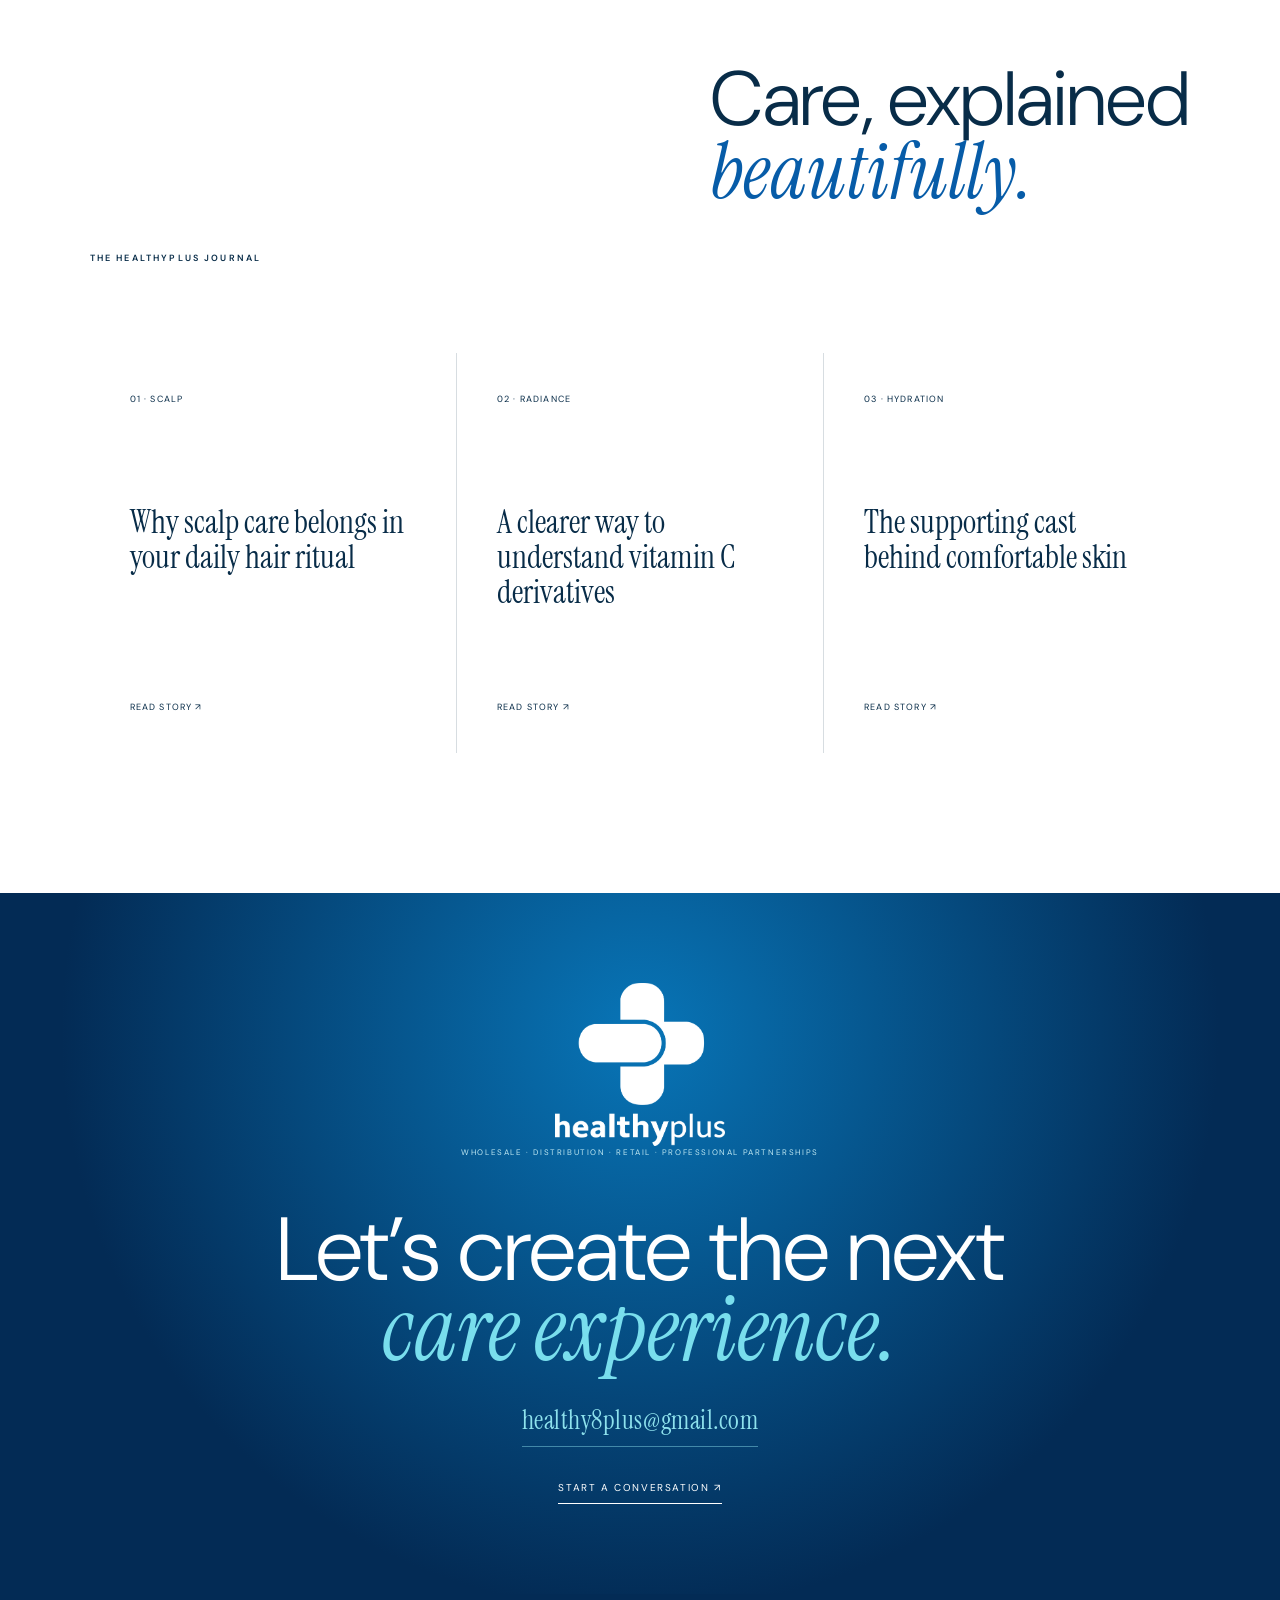
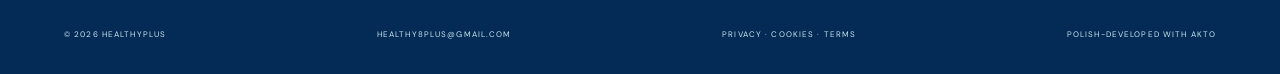
==== commit 94ca2f7d: "Add community stories and contact email" ====
--- a/index.html
+++ b/index.html
@@ -1,9 +1,9 @@
 <!doctype html>
-<html lang="en"><head><meta charset="utf-8"><meta name="viewport" content="width=device-width,initial-scale=1"><meta name="description" content="HealthyPlus creates intelligent European skincare, haircare and bodycare through focused, multi-active formulas."><meta name="theme-color" content="#032b55"><meta property="og:title" content="HealthyPlus — Intelligent European Care"><meta property="og:description" content="Six focused formulas. One intelligent approach to everyday care."><meta property="og:type" content="website"><meta property="og:image" content="og.png"><meta name="twitter:card" content="summary_large_image"><meta name="twitter:image" content="og.png"><title>HealthyPlus — Intelligent European Care</title><link rel="preload" as="image" href="hair-growth-support-spray.webp"><link rel="stylesheet" href="premium.css?v=8"><script src="site.js?v=2" defer></script></head>
+<html lang="en"><head><meta charset="utf-8"><meta name="viewport" content="width=device-width,initial-scale=1"><meta name="description" content="HealthyPlus creates intelligent European skincare, haircare and bodycare through focused, multi-active formulas."><meta name="theme-color" content="#032b55"><meta property="og:title" content="HealthyPlus — Intelligent European Care"><meta property="og:description" content="Six focused formulas. One intelligent approach to everyday care."><meta property="og:type" content="website"><meta property="og:image" content="og.png"><meta name="twitter:card" content="summary_large_image"><meta name="twitter:image" content="og.png"><title>HealthyPlus — Intelligent European Care</title><link rel="preload" as="image" href="hair-growth-support-spray.webp"><link rel="stylesheet" href="premium.css?v=9"><script src="site.js?v=3" defer></script></head>
 <body>
 <div class="loader" id="loader"><img src="healthyplus-logo-white.webp" alt=""><span>FORMULATING YOUR EXPERIENCE</span><i></i></div>
 <div class="cursor"></div><div class="grain"></div>
-<header><a class="logo" href="index.html"><img src="healthyplus-logo-white.webp" alt="HealthyPlus"></a><nav><a href="about.html">About</a><a href="#collection">Products</a><a href="science.html">Science</a><a href="quality.html">Standards</a><a href="journal.html">Journal</a></nav><a class="enquire" href="contact.html">Business enquiries <b>↗</b></a><button class="menu" aria-label="Open navigation">Menu</button></header>
+<header><a class="logo" href="index.html"><img src="healthyplus-logo-white.webp" alt="HealthyPlus"></a><nav><a href="about.html">About</a><a href="#collection">Products</a><a href="science.html">Science</a><a href="#stories">Community</a><a href="journal.html">Journal</a></nav><a class="enquire" href="contact.html">Business enquiries <b>↗</b></a><button class="menu" aria-label="Open navigation">Menu</button></header>
 <main>
 <section class="hero" id="home"><div class="hero-orbit o1"></div><div class="hero-orbit o2"></div><div class="hero-copy"><div class="micro">POLISH-DEVELOPED <i></i> EUROPEAN CARE</div><h1><span>Intelligent</span><em>care, made</em><span>beautiful.</span></h1><p>Six focused formulas designed to work beautifully with your everyday ritual.</p><a href="#collection" class="round-link">Explore<br>the formulas <b>↓</b></a></div><div class="hero-products"><article class="hero-card side"><span>BODY · DAILY</span><img class="hero-lotion" src="moisturizing-body-lotion.webp" alt="Body Lotion"><b>Body Lotion</b><small>500 ML</small></article><article class="hero-card main"><span>HAIR + SCALP</span><img class="hero-hair" src="hair-growth-support-spray.webp" alt="Hair Growth Support Spray"><b>Support Spray</b><small>PROCAPIL® 2%</small></article><article class="hero-card side"><span>FACE · RADIANCE</span><img class="hero-vitc" src="vitamin-c-hyaluronic-serum.webp" alt="Vitamin C Serum"><b>Vitamin C</b><small>30 ML</small></article></div><div class="scroll">SCROLL TO DISCOVER <span></span></div></section>
 
@@ -17,10 +17,12 @@
 
 <section class="standards" id="standards"><div class="standards-photo"><img src="collagen-hyaluronic-serum.webp" alt="HealthyPlus Collagen Serum"><div class="stamp">EUROPEAN<br>FORMULATION<br><b>2026</b></div></div><div class="standards-copy"><p class="kicker">QUALITY & STANDARDS</p><h2>European thinking.<br><em>Precise communication.</em></h2><div class="standard"><b>01</b><div><h3>Polish-developed</h3><p>Polish-developed and manufactured by AKTO across its European facilities.</p></div></div><div class="standard"><b>02</b><div><h3>Responsible cosmetic claims</h3><p>We communicate cosmetic benefits clearly, without presenting our products as medicines.</p></div></div><div class="standard"><b>03</b><div><h3>TÜV AUSTRIA</h3><p>International certification reference displayed subject to documentary scope verification. No product-level certification claim is made.</p></div></div></div></section>
 
+<section class="stories" id="stories"><div class="stories-head"><div><p class="kicker">THE HEALTHYPLUS COMMUNITY</p><h2>Real routines,<br><em>shared beautifully.</em></h2></div><div class="stories-intro"><p>Short, personal experiences shared by people making HealthyPlus part of their everyday care.</p><div class="story-controls"><button type="button" class="story-prev" aria-label="Previous customer stories">←</button><span>DRAG TO EXPLORE</span><button type="button" class="story-next" aria-label="Next customer stories">→</button></div></div></div><div class="story-track" id="storyTrack" tabindex="0" aria-label="Customer video stories"></div><p class="stories-note">Individual cosmetic experiences vary. Videos reflect the personal views of the people featured.</p></section>
+
 <section class="journal" id="journal"><div><p class="kicker">THE HEALTHYPLUS JOURNAL</p><h2>Care, explained<br><em>beautifully.</em></h2></div><div class="journal-grid"><article><span>01 · SCALP</span><h3>Why scalp care belongs in your daily hair ritual</h3><a href="#">READ STORY ↗</a></article><article><span>02 · RADIANCE</span><h3>A clearer way to understand vitamin C derivatives</h3><a href="#">READ STORY ↗</a></article><article><span>03 · HYDRATION</span><h3>The supporting cast behind comfortable skin</h3><a href="#">READ STORY ↗</a></article></div></section>
 
-<section class="contact" id="contact"><img loading="lazy" src="healthyplus-logo-white.webp" alt="HealthyPlus"><p>WHOLESALE · DISTRIBUTION · RETAIL · PROFESSIONAL PARTNERSHIPS</p><h2>Let’s create the next<br><em>care experience.</em></h2><a href="contact.html">START A CONVERSATION ↗</a></section>
-</main><footer><span>© 2026 HEALTHYPLUS</span><a href="legal.html">PRIVACY · COOKIES · TERMS</a><span>POLISH-DEVELOPED WITH AKTO</span></footer>
+<section class="contact" id="contact"><img loading="lazy" src="healthyplus-logo-white.webp" alt="HealthyPlus"><p>WHOLESALE · DISTRIBUTION · RETAIL · PROFESSIONAL PARTNERSHIPS</p><h2>Let’s create the next<br><em>care experience.</em></h2><a href="mailto:healthy8plus@gmail.com" class="contact-email">healthy8plus@gmail.com</a><a href="contact.html">START A CONVERSATION ↗</a></section>
+</main><footer><span>© 2026 HEALTHYPLUS</span><a href="mailto:healthy8plus@gmail.com">HEALTHY8PLUS@GMAIL.COM</a><a href="legal.html">PRIVACY · COOKIES · TERMS</a><span>POLISH-DEVELOPED WITH AKTO</span></footer>
 <script>
 const products=[
 {n:'01',cat:'HAIR + SCALP · 50 ML',name:'Hair Growth Support Spray',claim:'Daily support for fuller-looking hair and a healthier-feeling scalp.',act:'Procapil® 2% · Caffeine · Niacinamide · Rosemary',img:'hair-growth-support-spray.webp',tone:'#dff8fb',ink:'#063b72'},
--- a/premium.css
+++ b/premium.css
@@ -35,3 +35,12 @@
 /* Final interaction layer */
 .back-to-top{position:fixed;right:24px;bottom:24px;width:62px;height:62px;border-radius:50%;border:1px solid rgba(255,255,255,.65);background:#075ca8;color:white;z-index:90;display:grid;place-content:center;gap:0;box-shadow:0 14px 35px rgba(3,43,85,.25);opacity:0;visibility:hidden;transform:translateY(18px);transition:.3s;cursor:pointer}.back-to-top.visible{opacity:1;visibility:visible;transform:none}.back-to-top:hover{background:#032b55;transform:translateY(-4px)}.back-to-top span{font-size:20px;line-height:1}.back-to-top small{font-size:6px;letter-spacing:.18em}.mobile-nav{position:fixed;inset:0;background:radial-gradient(circle at 85% 10%,#0875b7,#032b55 60%);color:white;z-index:110;padding:28px 25px 45px;display:flex;flex-direction:column;opacity:0;visibility:hidden;transform:translateY(-18px);transition:.45s cubic-bezier(.2,.8,.2,1)}.mobile-nav.open{opacity:1;visibility:visible;transform:none}.mobile-close{margin-left:auto;background:transparent;color:white;border:1px solid rgba(255,255,255,.35);border-radius:30px;padding:10px 16px}.mobile-nav nav{display:flex;flex-direction:column;margin:auto 0;gap:18px}.mobile-nav nav a{font-family:var(--serif);font-size:48px;line-height:1}.mobile-enquire{border-top:1px solid rgba(255,255,255,.25);padding-top:24px;font-size:11px;letter-spacing:.12em;display:flex;justify-content:space-between}.menu-open{overflow:hidden}
 @media(min-width:901px){.mobile-nav{display:none}}@media(max-width:600px){.back-to-top{right:14px;bottom:14px;width:54px;height:54px}.mobile-nav nav a{font-size:42px}}
+
+/* Direct contact */
+.contact .contact-email{font-family:var(--serif);font-size:clamp(18px,2vw,27px);letter-spacing:.02em;text-transform:none;margin:-12px 0 34px;color:#8ee2ed;border-color:rgba(142,226,237,.45)}
+footer{align-items:center;gap:24px;flex-wrap:wrap}
+.contact-direct{font-family:var(--serif);font-size:22px;line-height:1.6;color:#557286;margin-top:34px}.contact-direct a{display:inline-block;color:#075ca8;border-bottom:1px solid rgba(7,92,168,.35);padding-bottom:2px}
+
+/* Community video stories */
+.stories{position:relative;overflow:hidden;background:#032b55;color:white;padding:130px 0 90px}.stories:before{content:'REAL ROUTINES · REAL VOICES · EVERYDAY CARE ·';position:absolute;top:20px;left:-2vw;white-space:nowrap;font-family:var(--serif);font-size:clamp(58px,8vw,130px);font-style:italic;color:rgba(121,222,237,.055);pointer-events:none}.stories-head{position:relative;z-index:1;display:grid;grid-template-columns:1.15fr .85fr;gap:8vw;align-items:end;padding:0 7vw 68px}.stories .kicker{color:#8ee2ed}.stories h2{font-size:clamp(58px,6.5vw,105px);font-weight:300;line-height:.9;letter-spacing:-.055em;margin-top:34px}.stories h2 em{font-family:var(--serif);font-weight:400;color:#79deed}.stories-intro>p{font-family:var(--serif);font-size:clamp(20px,2vw,29px);line-height:1.45;color:#bddbe7;max-width:520px}.story-controls{display:flex;align-items:center;gap:18px;margin-top:45px}.story-controls button{width:52px;height:52px;border:1px solid rgba(255,255,255,.25);border-radius:50%;background:transparent;color:white;font-size:19px;cursor:pointer;transition:.25s}.story-controls button:hover{background:#79deed;color:#032b55;border-color:#79deed}.story-controls span{font-size:8px;letter-spacing:.16em;color:#9fc5d4}.story-track{display:flex;gap:22px;overflow-x:auto;overscroll-behavior-inline:contain;scroll-snap-type:x mandatory;scroll-behavior:smooth;padding:0 7vw 28px;scrollbar-width:none}.story-track::-webkit-scrollbar{display:none}.story-card{flex:0 0 clamp(275px,23vw,355px);scroll-snap-align:start}.story-media{position:relative;aspect-ratio:9/16;border-radius:180px 180px 22px 22px;overflow:hidden;background:linear-gradient(180deg,#075ca8,#021d3b);border:1px solid rgba(255,255,255,.18);box-shadow:0 30px 70px rgba(0,15,35,.28)}.story-media video{width:100%;height:100%;object-fit:cover;display:block}.story-play{position:absolute;inset:0;border:0;background:linear-gradient(180deg,transparent 50%,rgba(0,22,52,.68));color:white;cursor:pointer;display:grid;place-items:center}.story-play span{width:72px;height:72px;border-radius:50%;display:grid;place-items:center;padding-left:5px;background:rgba(255,255,255,.16);border:1px solid rgba(255,255,255,.58);backdrop-filter:blur(12px);font-size:20px;transition:.25s}.story-play:hover span{transform:scale(1.08);background:#79deed;color:#032b55;border-color:#79deed}.story-play.is-hidden{opacity:0;visibility:hidden}.story-number{position:absolute;right:20px;top:22px;font-size:9px;letter-spacing:.14em;background:rgba(3,43,85,.56);border:1px solid rgba(255,255,255,.2);border-radius:30px;padding:9px 12px;backdrop-filter:blur(10px)}.story-meta{display:flex;justify-content:space-between;gap:20px;align-items:center;padding:20px 4px 0}.story-meta p{font-size:8px;letter-spacing:.15em;color:#8ee2ed}.story-meta span{font-family:var(--serif);font-size:16px;color:#c6e0e9}.stories-note{padding:10px 7vw 0;color:#80aabc;font-size:9px;letter-spacing:.08em}.stories.is-paused .story-controls span:after{content:' · PAUSED'}
+@media(max-width:900px){.stories-head{grid-template-columns:1fr;gap:25px}.stories-intro>p{max-width:680px}.story-card{flex-basis:320px}}@media(max-width:600px){.stories{padding:100px 0 70px}.stories-head{padding:0 22px 45px}.stories h2{font-size:55px}.stories-intro>p{font-size:21px}.story-track{padding:0 22px 24px;gap:14px}.story-card{flex-basis:82vw}.story-controls{margin-top:28px}.stories-note{padding:8px 22px 0;line-height:1.6}}
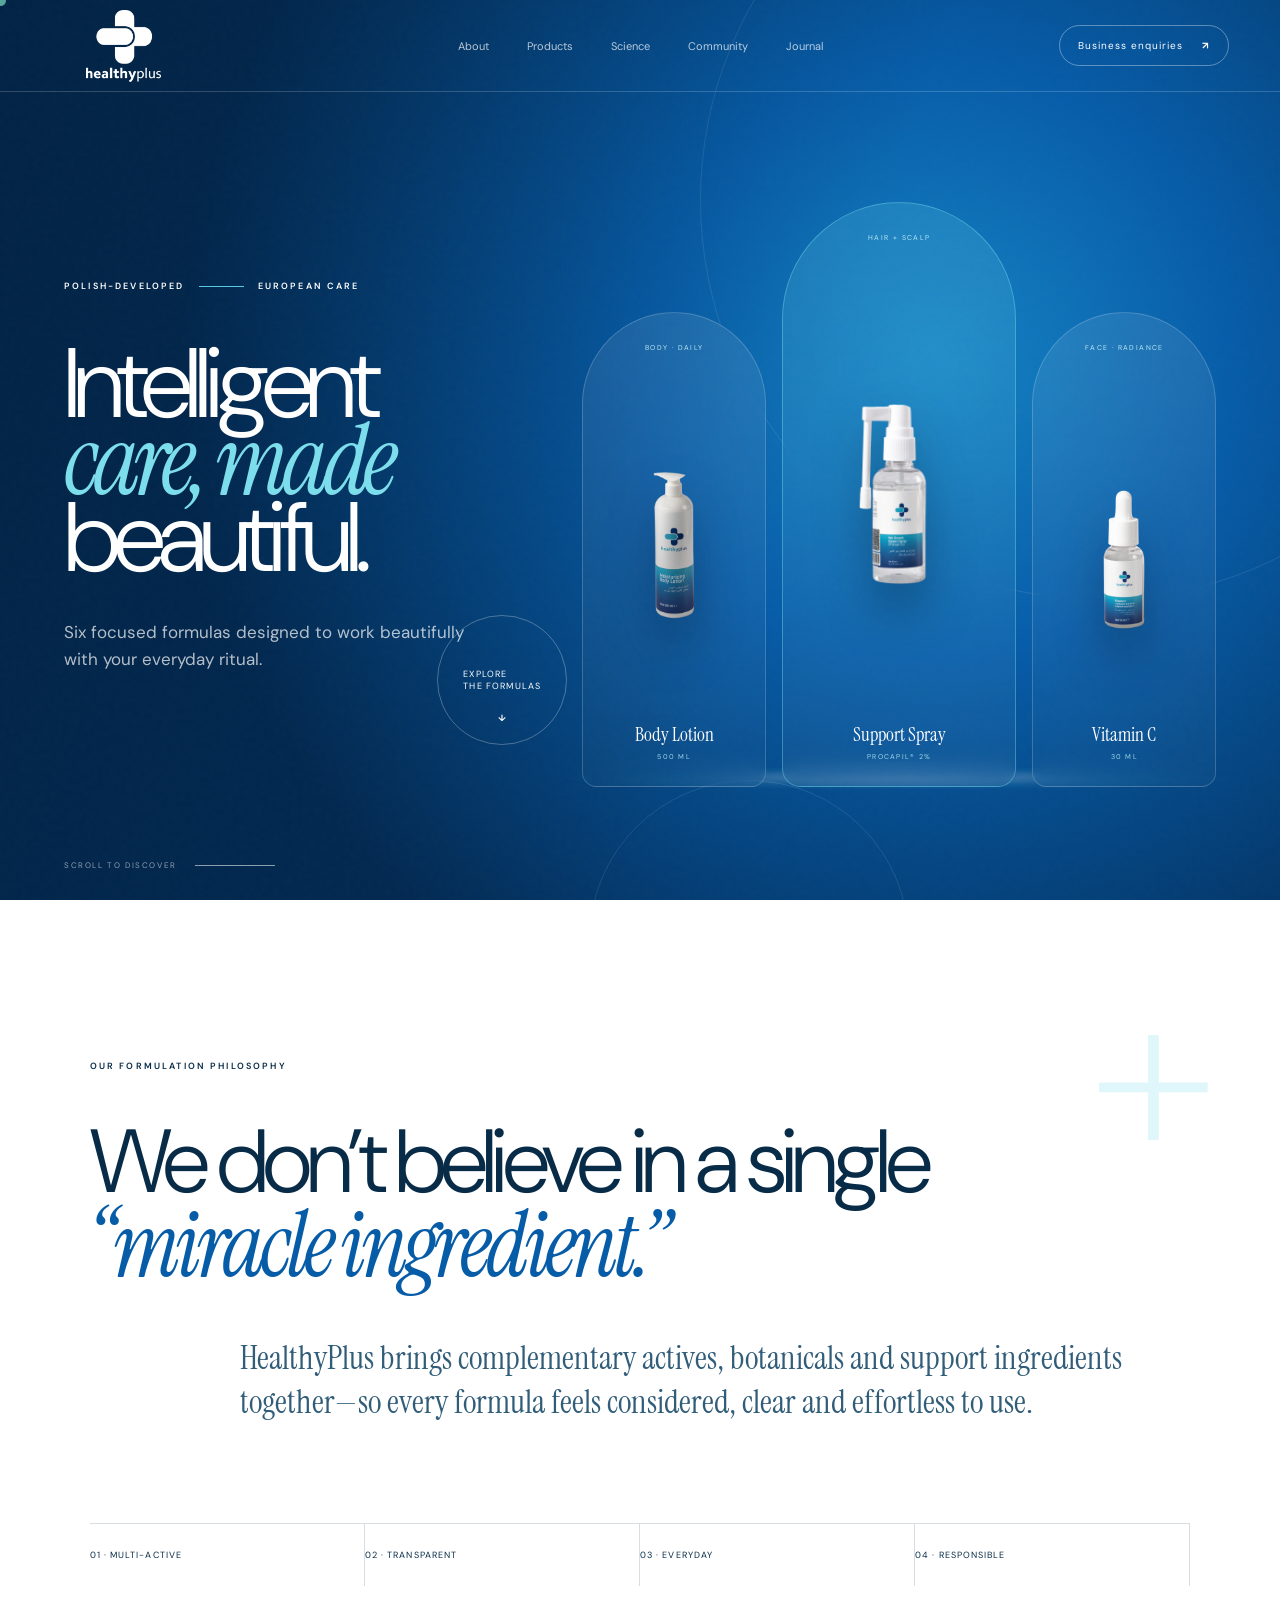
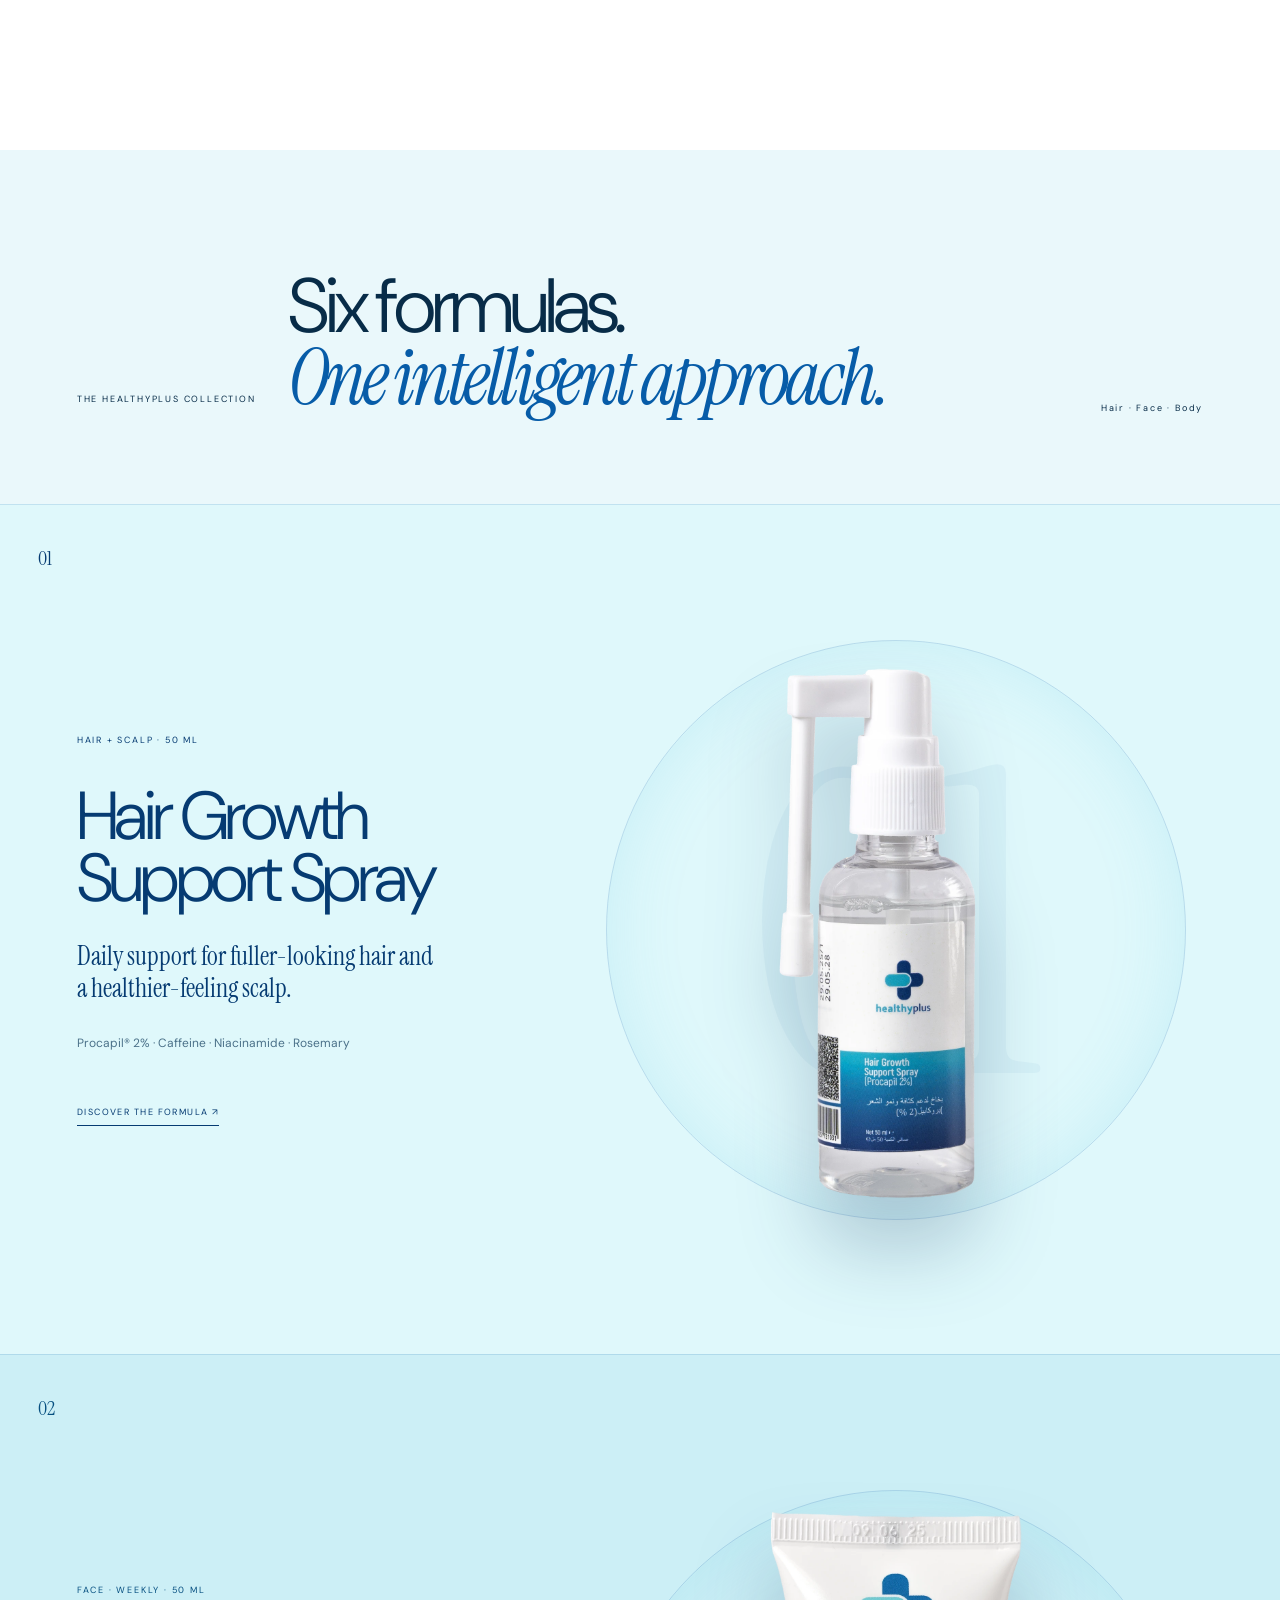
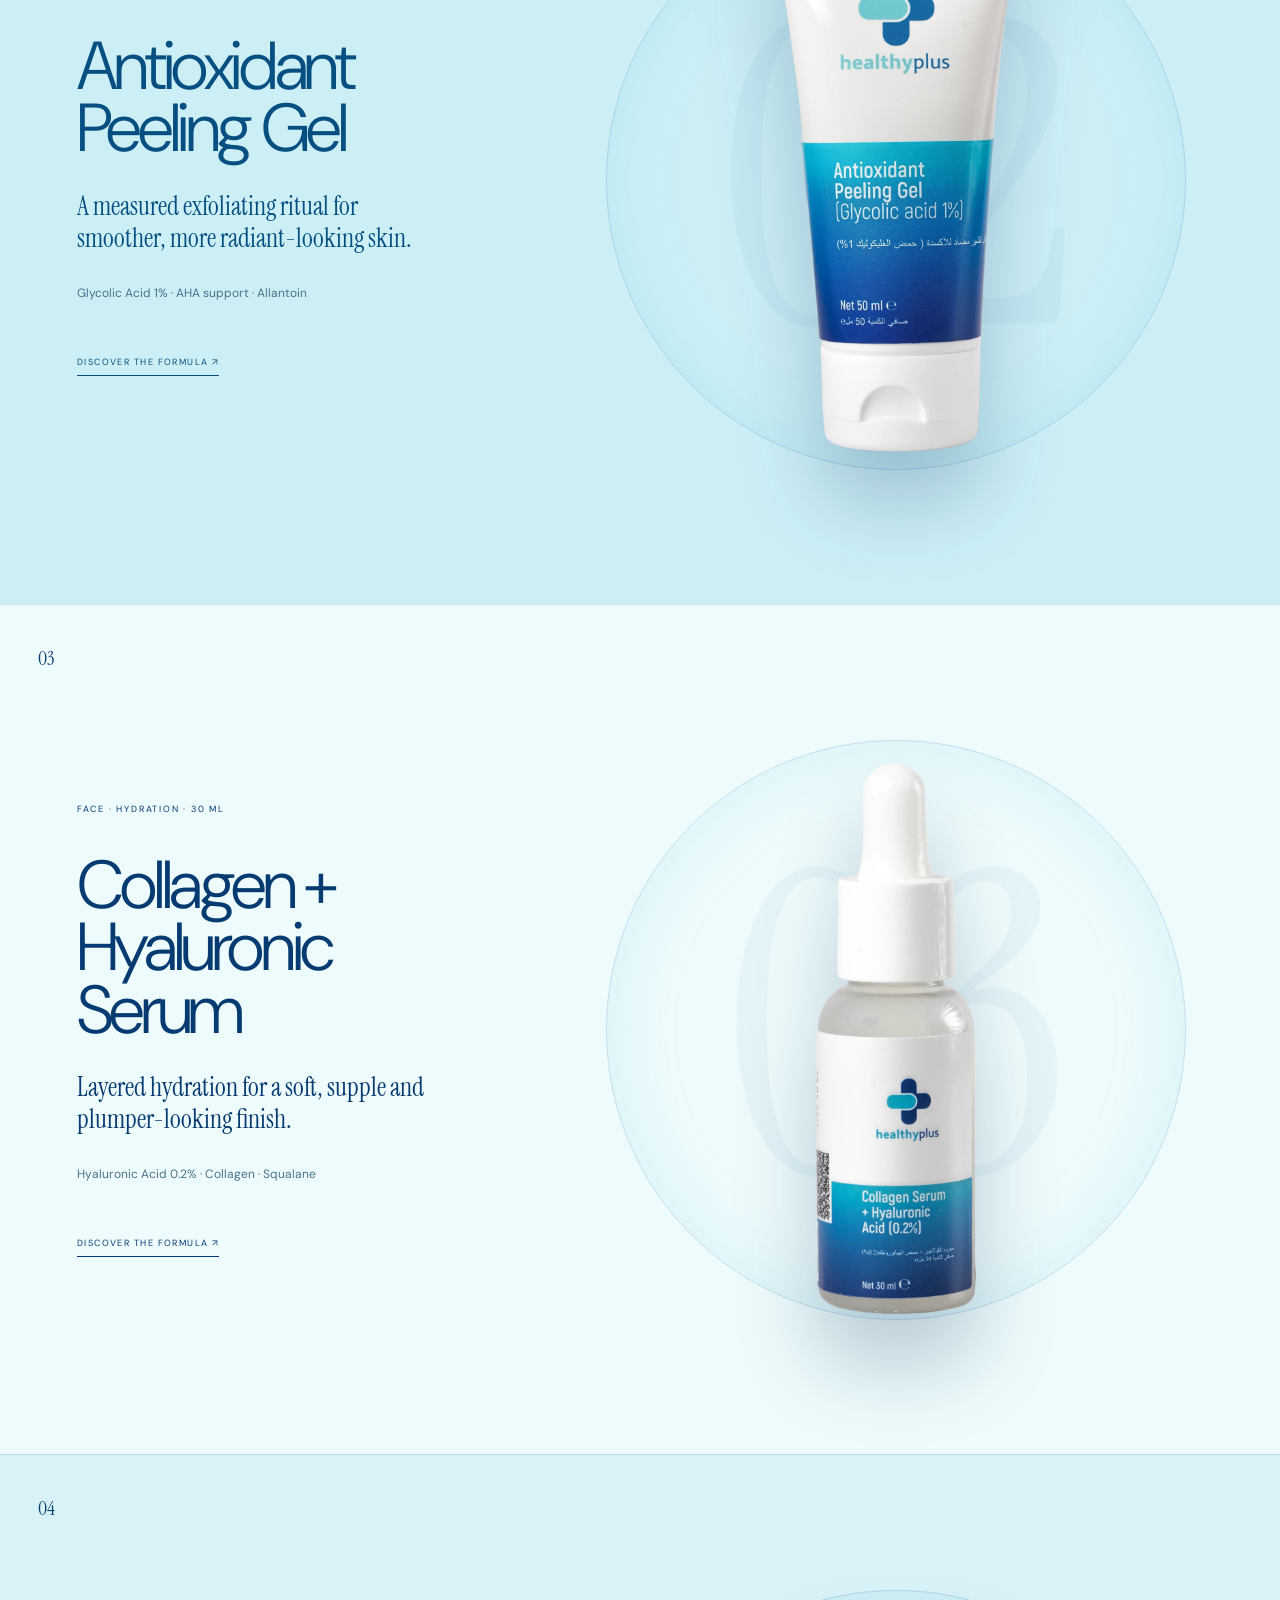
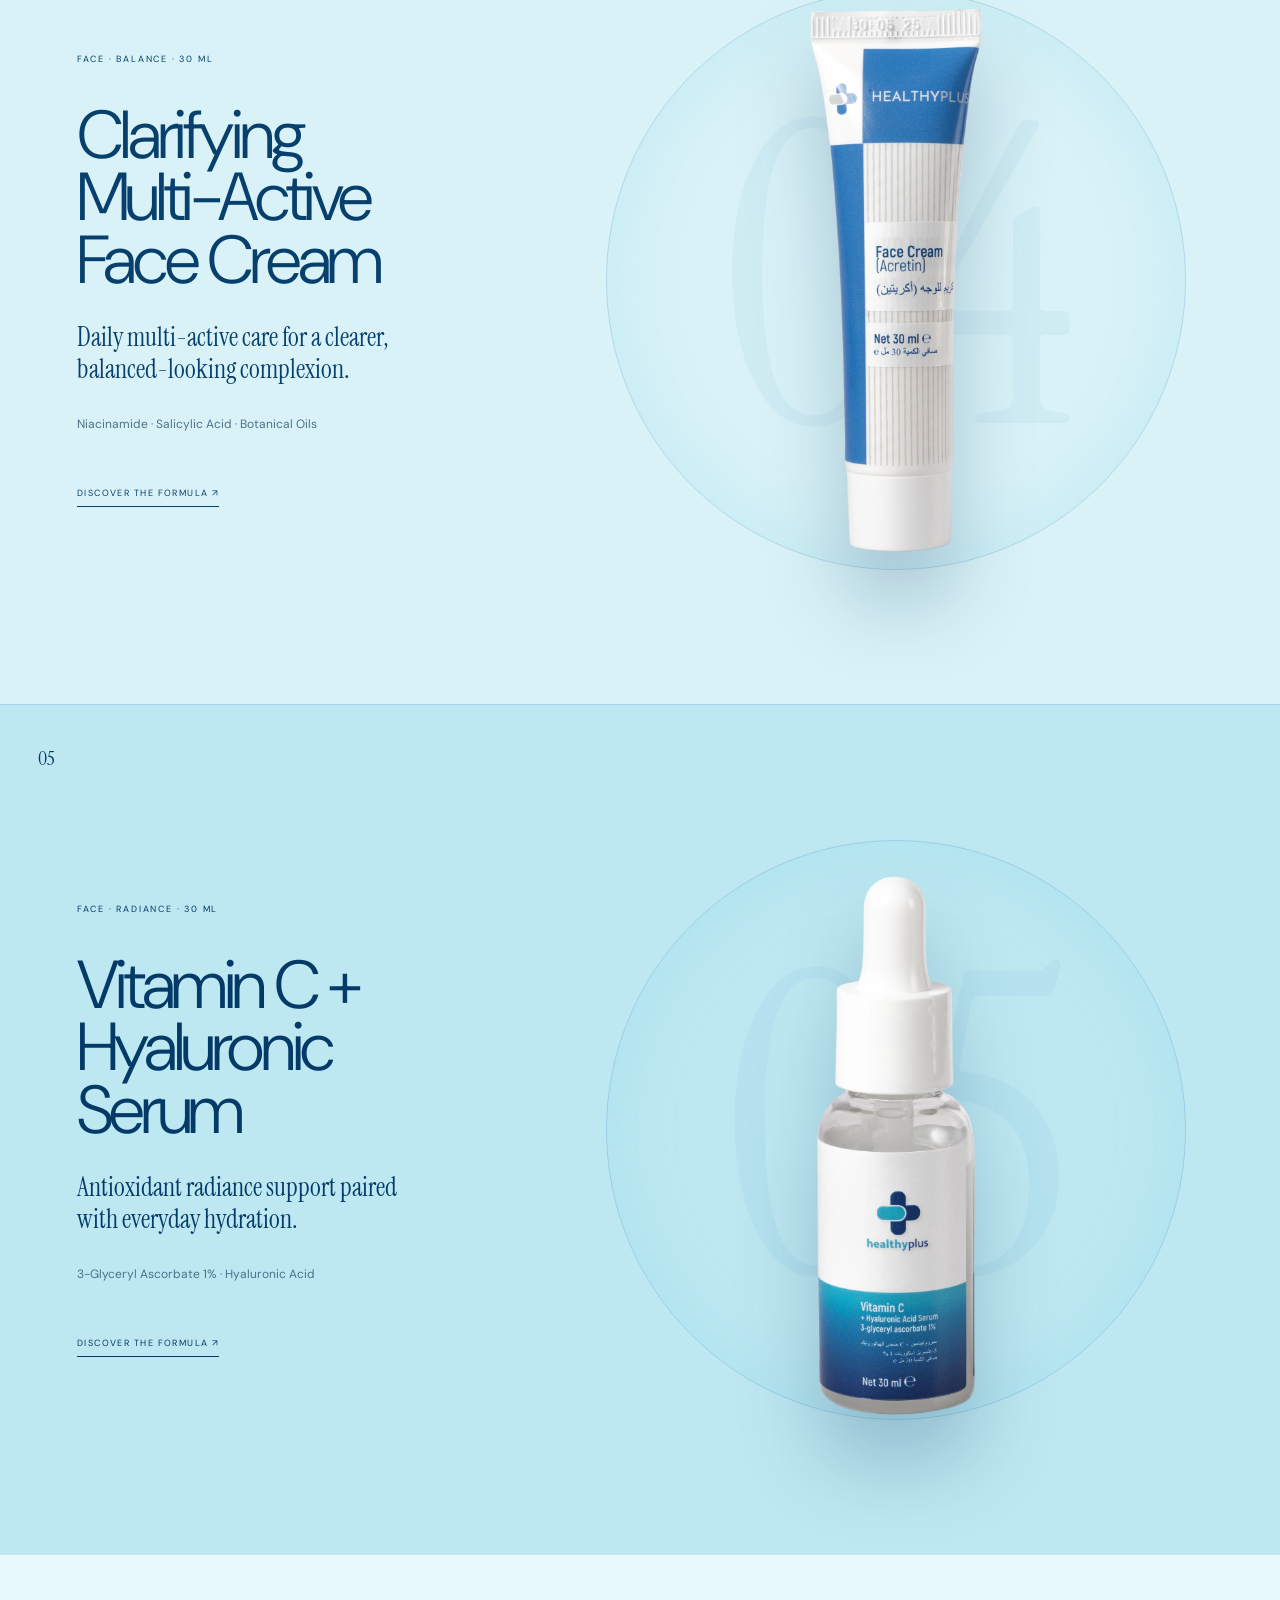
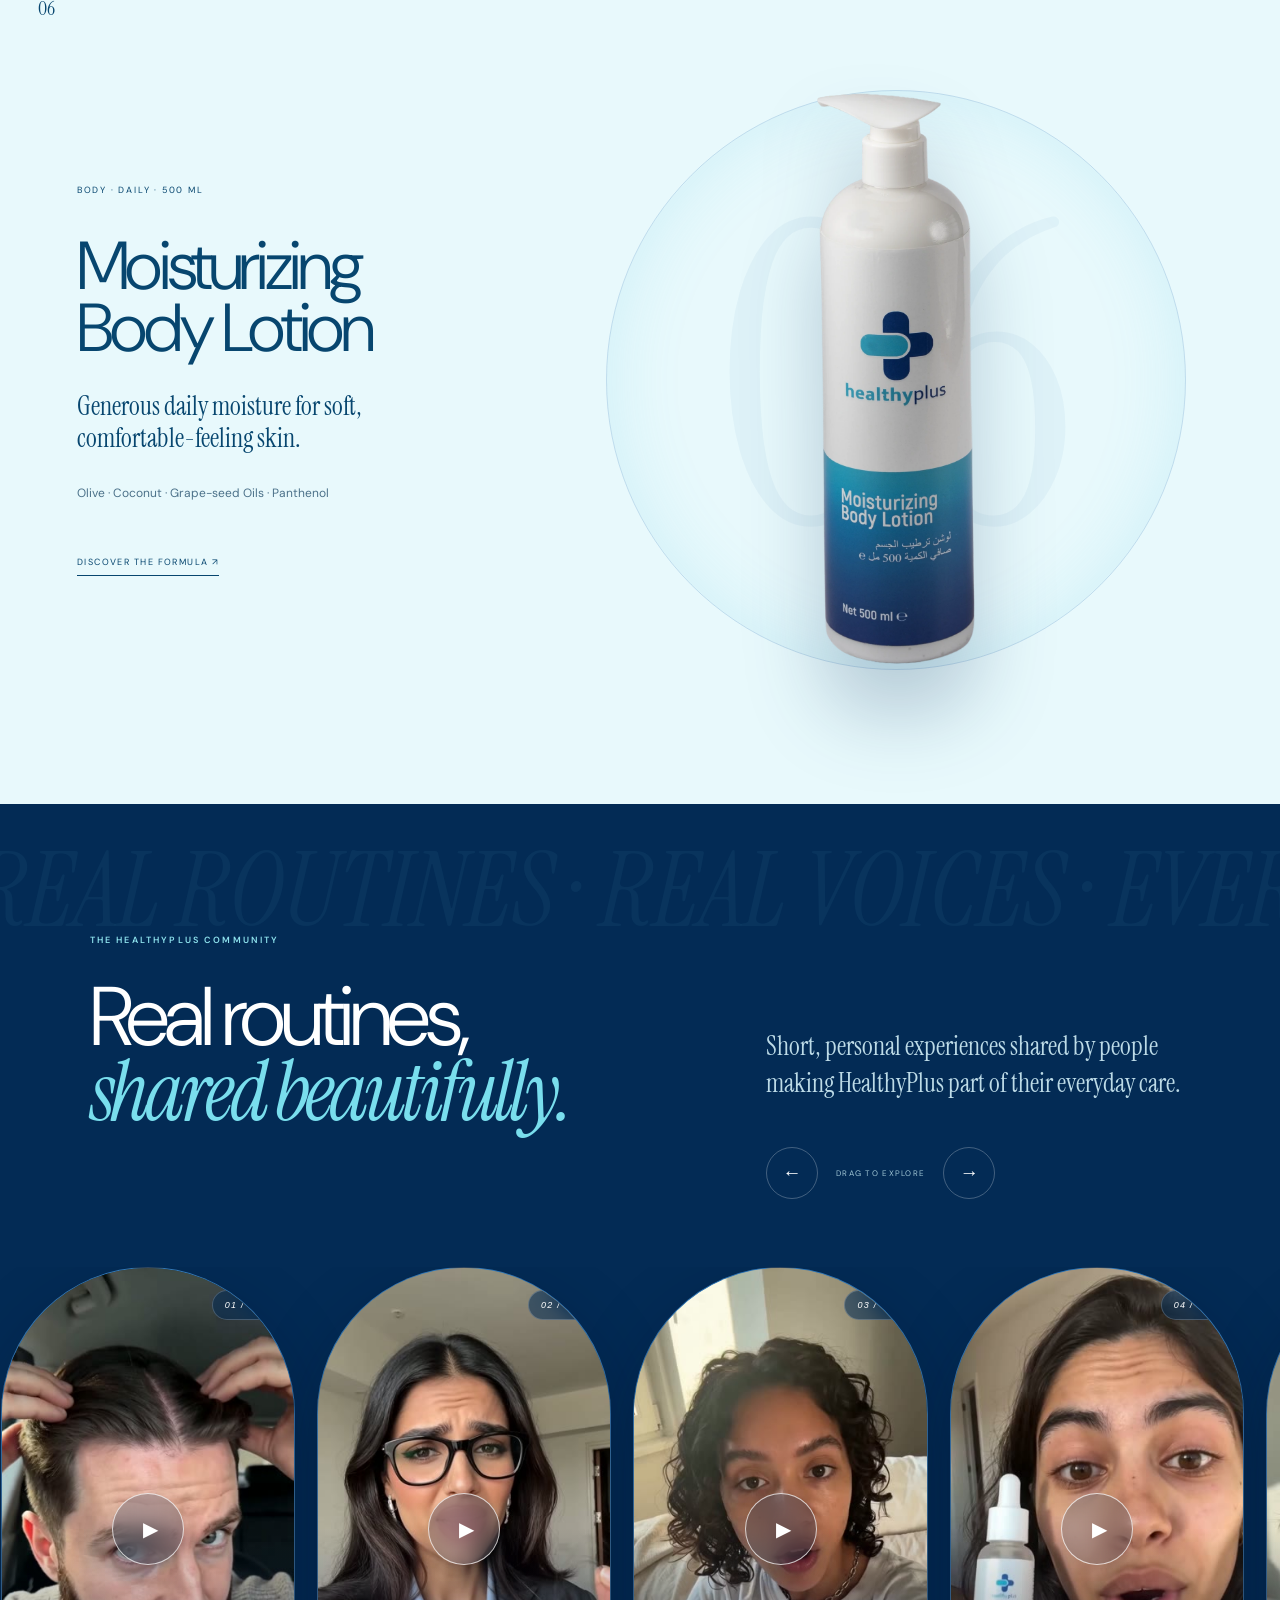
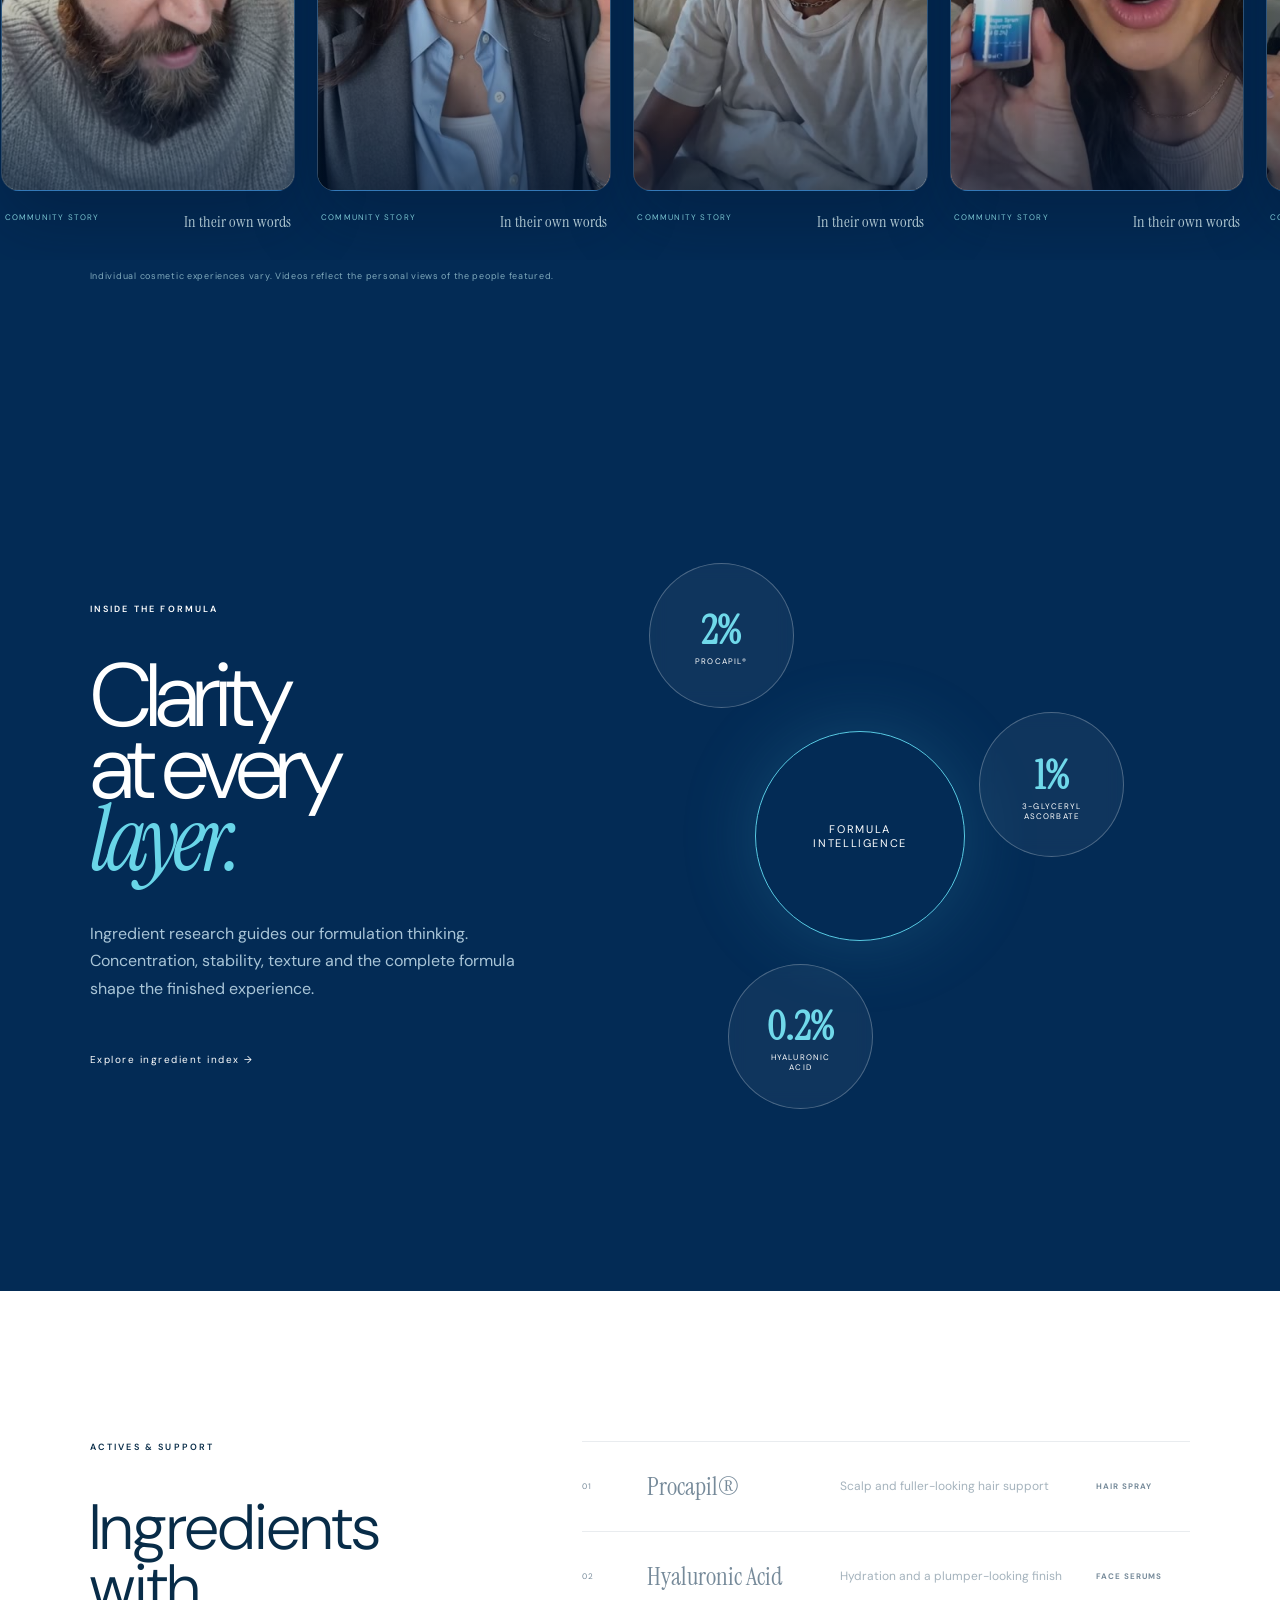
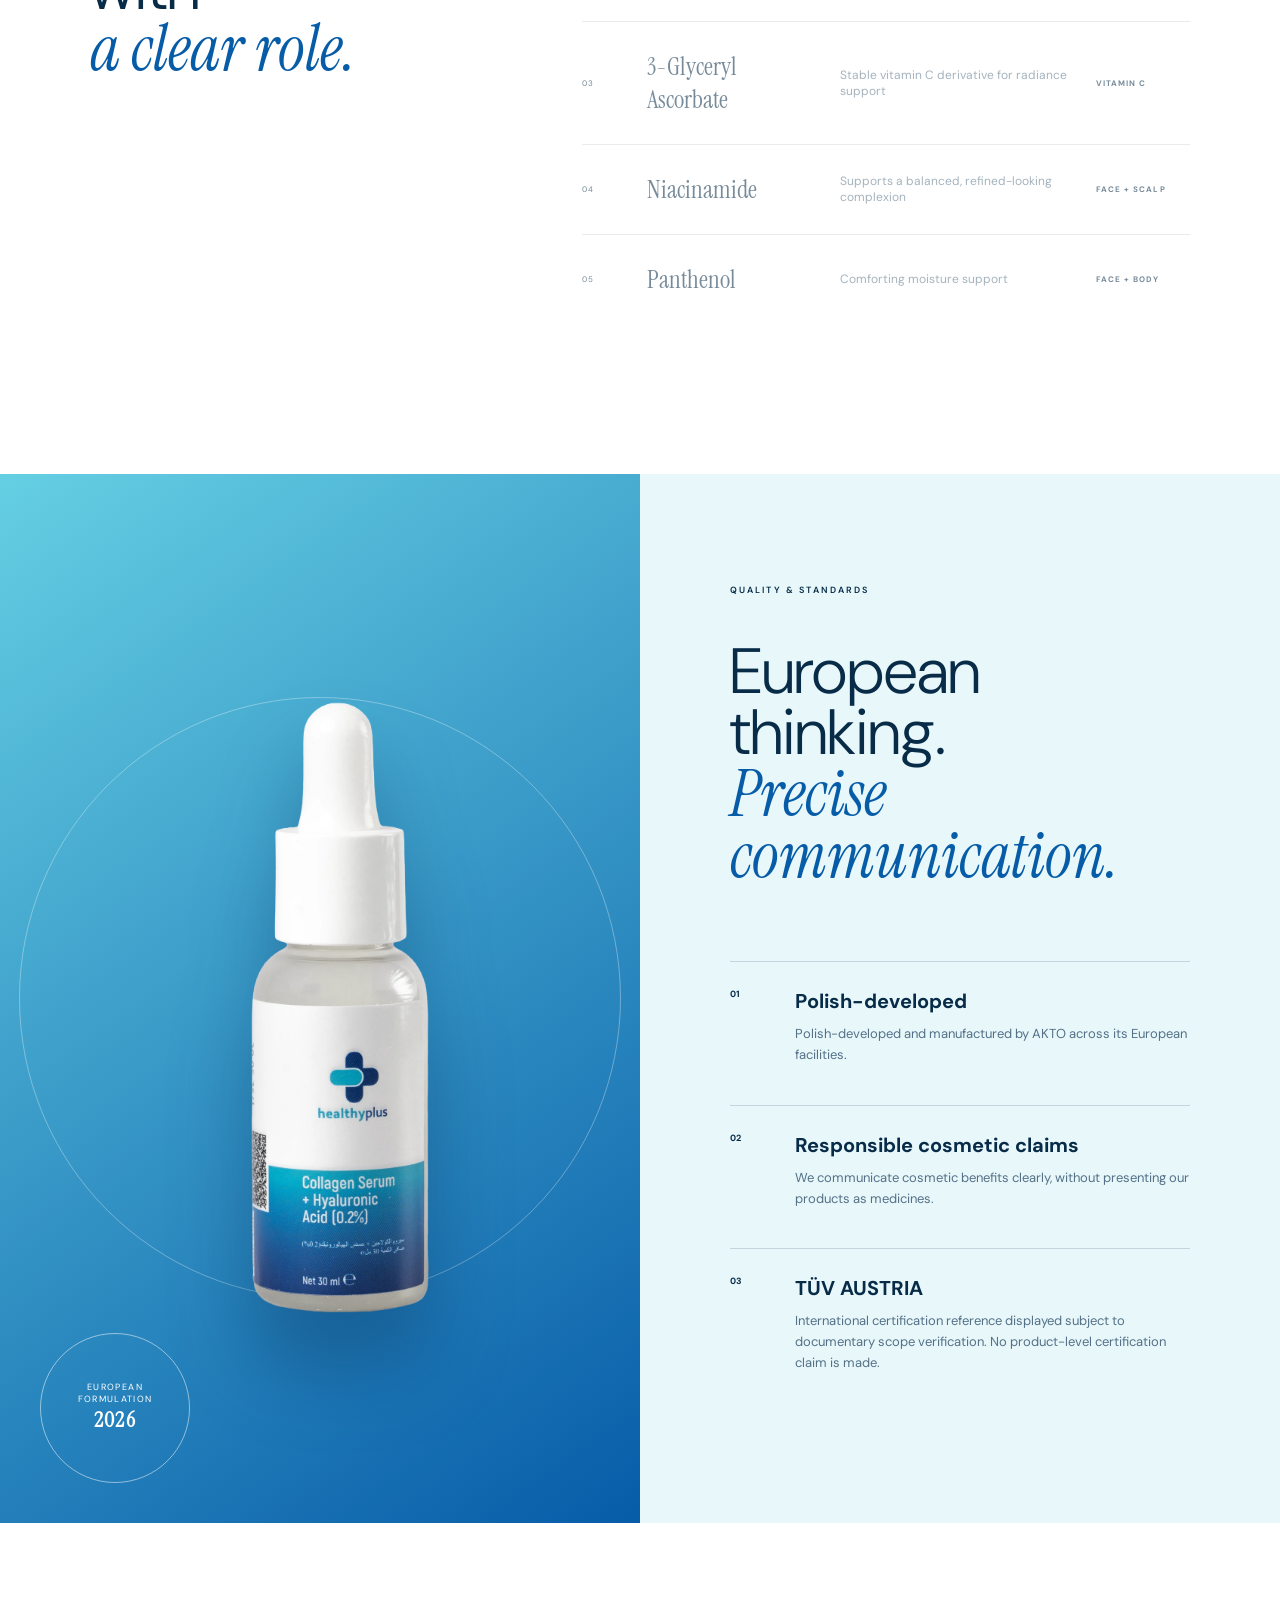
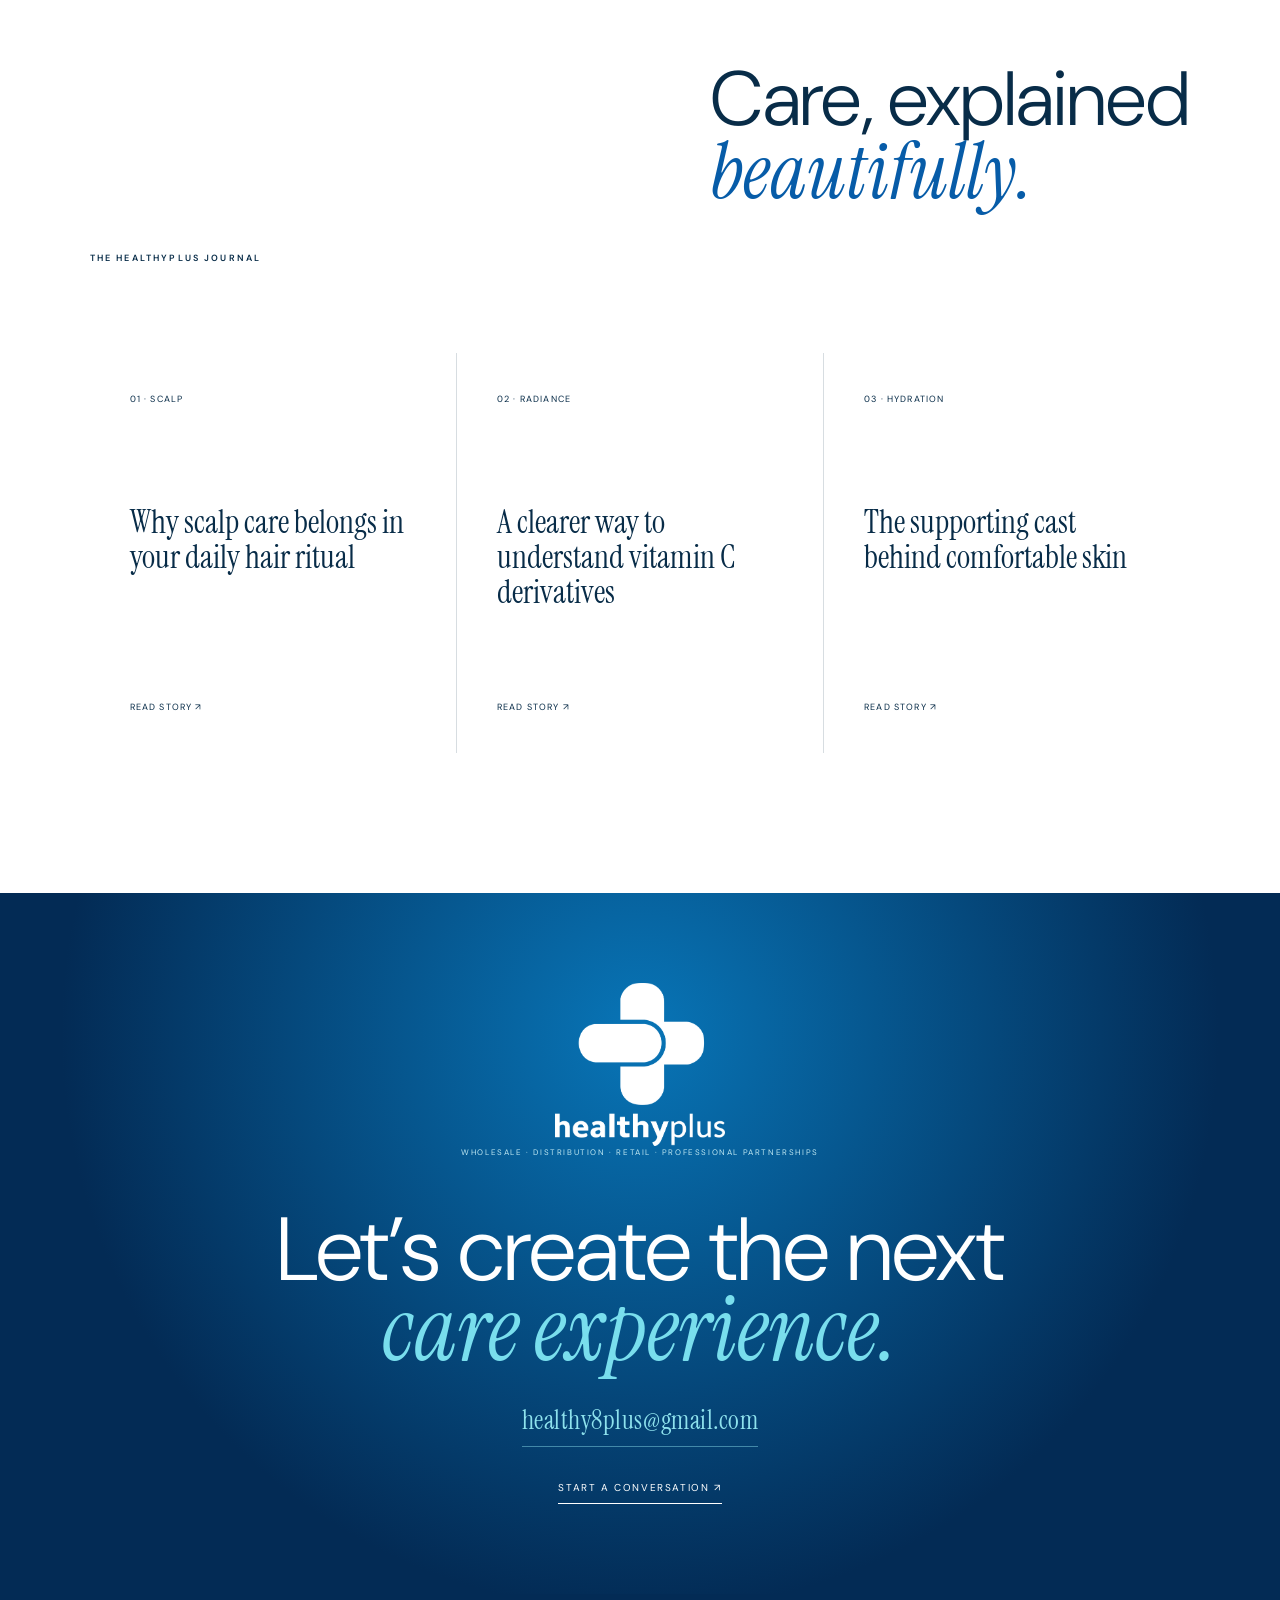
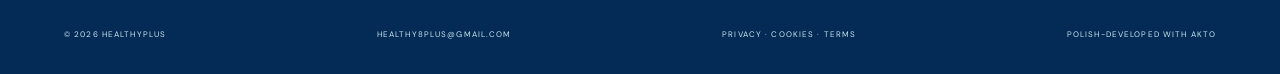
==== commit 4b4a3aaa: "Show video previews and move community section" ====
--- a/index.html
+++ b/index.html
@@ -1,5 +1,5 @@
 <!doctype html>
-<html lang="en"><head><meta charset="utf-8"><meta name="viewport" content="width=device-width,initial-scale=1"><meta name="description" content="HealthyPlus creates intelligent European skincare, haircare and bodycare through focused, multi-active formulas."><meta name="theme-color" content="#032b55"><meta property="og:title" content="HealthyPlus — Intelligent European Care"><meta property="og:description" content="Six focused formulas. One intelligent approach to everyday care."><meta property="og:type" content="website"><meta property="og:image" content="og.png"><meta name="twitter:card" content="summary_large_image"><meta name="twitter:image" content="og.png"><title>HealthyPlus — Intelligent European Care</title><link rel="preload" as="image" href="hair-growth-support-spray.webp"><link rel="stylesheet" href="premium.css?v=9"><script src="site.js?v=3" defer></script></head>
+<html lang="en"><head><meta charset="utf-8"><meta name="viewport" content="width=device-width,initial-scale=1"><meta name="description" content="HealthyPlus creates intelligent European skincare, haircare and bodycare through focused, multi-active formulas."><meta name="theme-color" content="#032b55"><meta property="og:title" content="HealthyPlus — Intelligent European Care"><meta property="og:description" content="Six focused formulas. One intelligent approach to everyday care."><meta property="og:type" content="website"><meta property="og:image" content="og.png"><meta name="twitter:card" content="summary_large_image"><meta name="twitter:image" content="og.png"><title>HealthyPlus — Intelligent European Care</title><link rel="preload" as="image" href="hair-growth-support-spray.webp"><link rel="stylesheet" href="premium.css?v=10"><script src="site.js?v=4" defer></script></head>
 <body>
 <div class="loader" id="loader"><img src="healthyplus-logo-white.webp" alt=""><span>FORMULATING YOUR EXPERIENCE</span><i></i></div>
 <div class="cursor"></div><div class="grain"></div>
--- a/premium.css
+++ b/premium.css
@@ -44,3 +44,5 @@
 /* Community video stories */
 .stories{position:relative;overflow:hidden;background:#032b55;color:white;padding:130px 0 90px}.stories:before{content:'REAL ROUTINES · REAL VOICES · EVERYDAY CARE ·';position:absolute;top:20px;left:-2vw;white-space:nowrap;font-family:var(--serif);font-size:clamp(58px,8vw,130px);font-style:italic;color:rgba(121,222,237,.055);pointer-events:none}.stories-head{position:relative;z-index:1;display:grid;grid-template-columns:1.15fr .85fr;gap:8vw;align-items:end;padding:0 7vw 68px}.stories .kicker{color:#8ee2ed}.stories h2{font-size:clamp(58px,6.5vw,105px);font-weight:300;line-height:.9;letter-spacing:-.055em;margin-top:34px}.stories h2 em{font-family:var(--serif);font-weight:400;color:#79deed}.stories-intro>p{font-family:var(--serif);font-size:clamp(20px,2vw,29px);line-height:1.45;color:#bddbe7;max-width:520px}.story-controls{display:flex;align-items:center;gap:18px;margin-top:45px}.story-controls button{width:52px;height:52px;border:1px solid rgba(255,255,255,.25);border-radius:50%;background:transparent;color:white;font-size:19px;cursor:pointer;transition:.25s}.story-controls button:hover{background:#79deed;color:#032b55;border-color:#79deed}.story-controls span{font-size:8px;letter-spacing:.16em;color:#9fc5d4}.story-track{display:flex;gap:22px;overflow-x:auto;overscroll-behavior-inline:contain;scroll-snap-type:x mandatory;scroll-behavior:smooth;padding:0 7vw 28px;scrollbar-width:none}.story-track::-webkit-scrollbar{display:none}.story-card{flex:0 0 clamp(275px,23vw,355px);scroll-snap-align:start}.story-media{position:relative;aspect-ratio:9/16;border-radius:180px 180px 22px 22px;overflow:hidden;background:linear-gradient(180deg,#075ca8,#021d3b);border:1px solid rgba(255,255,255,.18);box-shadow:0 30px 70px rgba(0,15,35,.28)}.story-media video{width:100%;height:100%;object-fit:cover;display:block}.story-play{position:absolute;inset:0;border:0;background:linear-gradient(180deg,transparent 50%,rgba(0,22,52,.68));color:white;cursor:pointer;display:grid;place-items:center}.story-play span{width:72px;height:72px;border-radius:50%;display:grid;place-items:center;padding-left:5px;background:rgba(255,255,255,.16);border:1px solid rgba(255,255,255,.58);backdrop-filter:blur(12px);font-size:20px;transition:.25s}.story-play:hover span{transform:scale(1.08);background:#79deed;color:#032b55;border-color:#79deed}.story-play.is-hidden{opacity:0;visibility:hidden}.story-number{position:absolute;right:20px;top:22px;font-size:9px;letter-spacing:.14em;background:rgba(3,43,85,.56);border:1px solid rgba(255,255,255,.2);border-radius:30px;padding:9px 12px;backdrop-filter:blur(10px)}.story-meta{display:flex;justify-content:space-between;gap:20px;align-items:center;padding:20px 4px 0}.story-meta p{font-size:8px;letter-spacing:.15em;color:#8ee2ed}.story-meta span{font-family:var(--serif);font-size:16px;color:#c6e0e9}.stories-note{padding:10px 7vw 0;color:#80aabc;font-size:9px;letter-spacing:.08em}.stories.is-paused .story-controls span:after{content:' · PAUSED'}
 @media(max-width:900px){.stories-head{grid-template-columns:1fr;gap:25px}.stories-intro>p{max-width:680px}.story-card{flex-basis:320px}}@media(max-width:600px){.stories{padding:100px 0 70px}.stories-head{padding:0 22px 45px}.stories h2{font-size:55px}.stories-intro>p{font-size:21px}.story-track{padding:0 22px 24px;gap:14px}.story-card{flex-basis:82vw}.story-controls{margin-top:28px}.stories-note{padding:8px 22px 0;line-height:1.6}}
+
+.story-media video,.story-poster{position:absolute;inset:0;width:100%;height:100%;object-fit:cover;display:block}.story-media video{z-index:1}.story-poster{z-index:2;transition:opacity .35s ease}.story-media.is-playing .story-poster{opacity:0;pointer-events:none}.story-play{z-index:3}.story-number{z-index:4}.story-play span{background:rgba(3,43,85,.24);border-color:rgba(255,255,255,.72);box-shadow:0 12px 35px rgba(0,19,44,.25)}
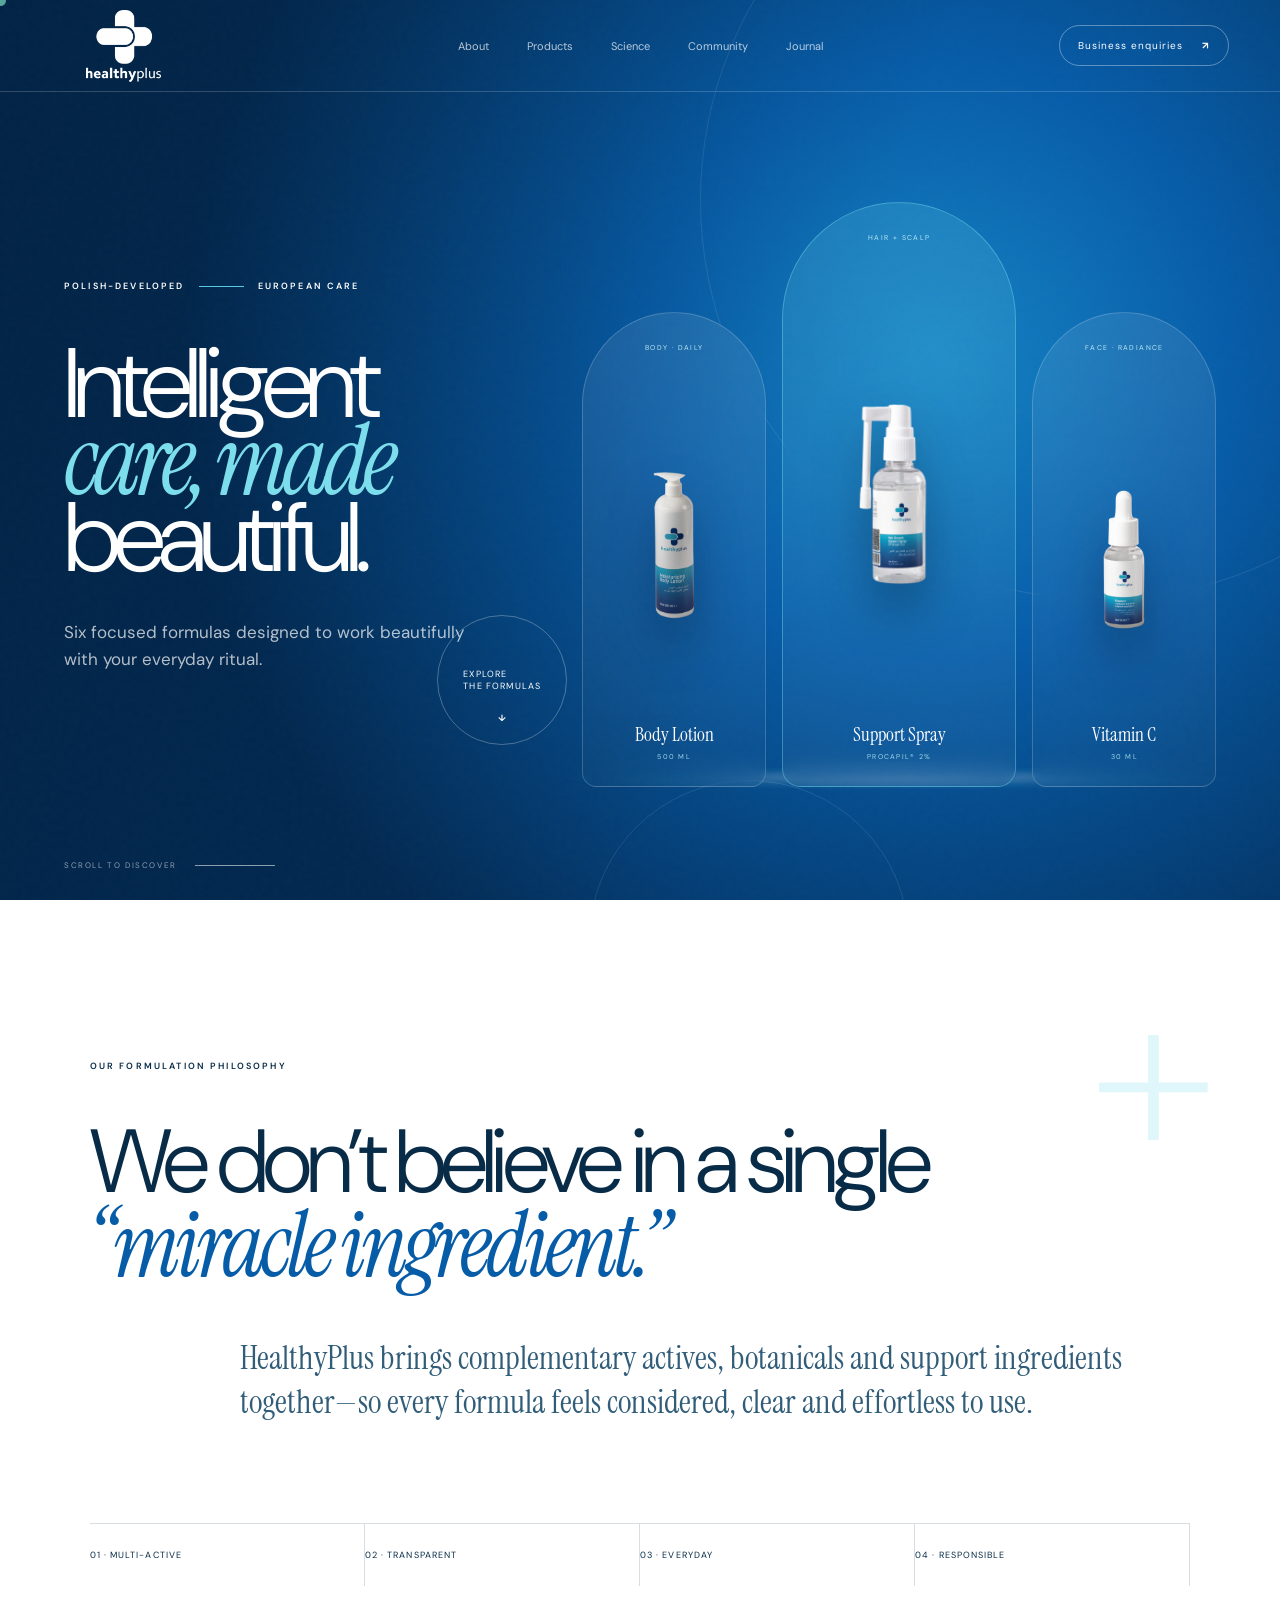
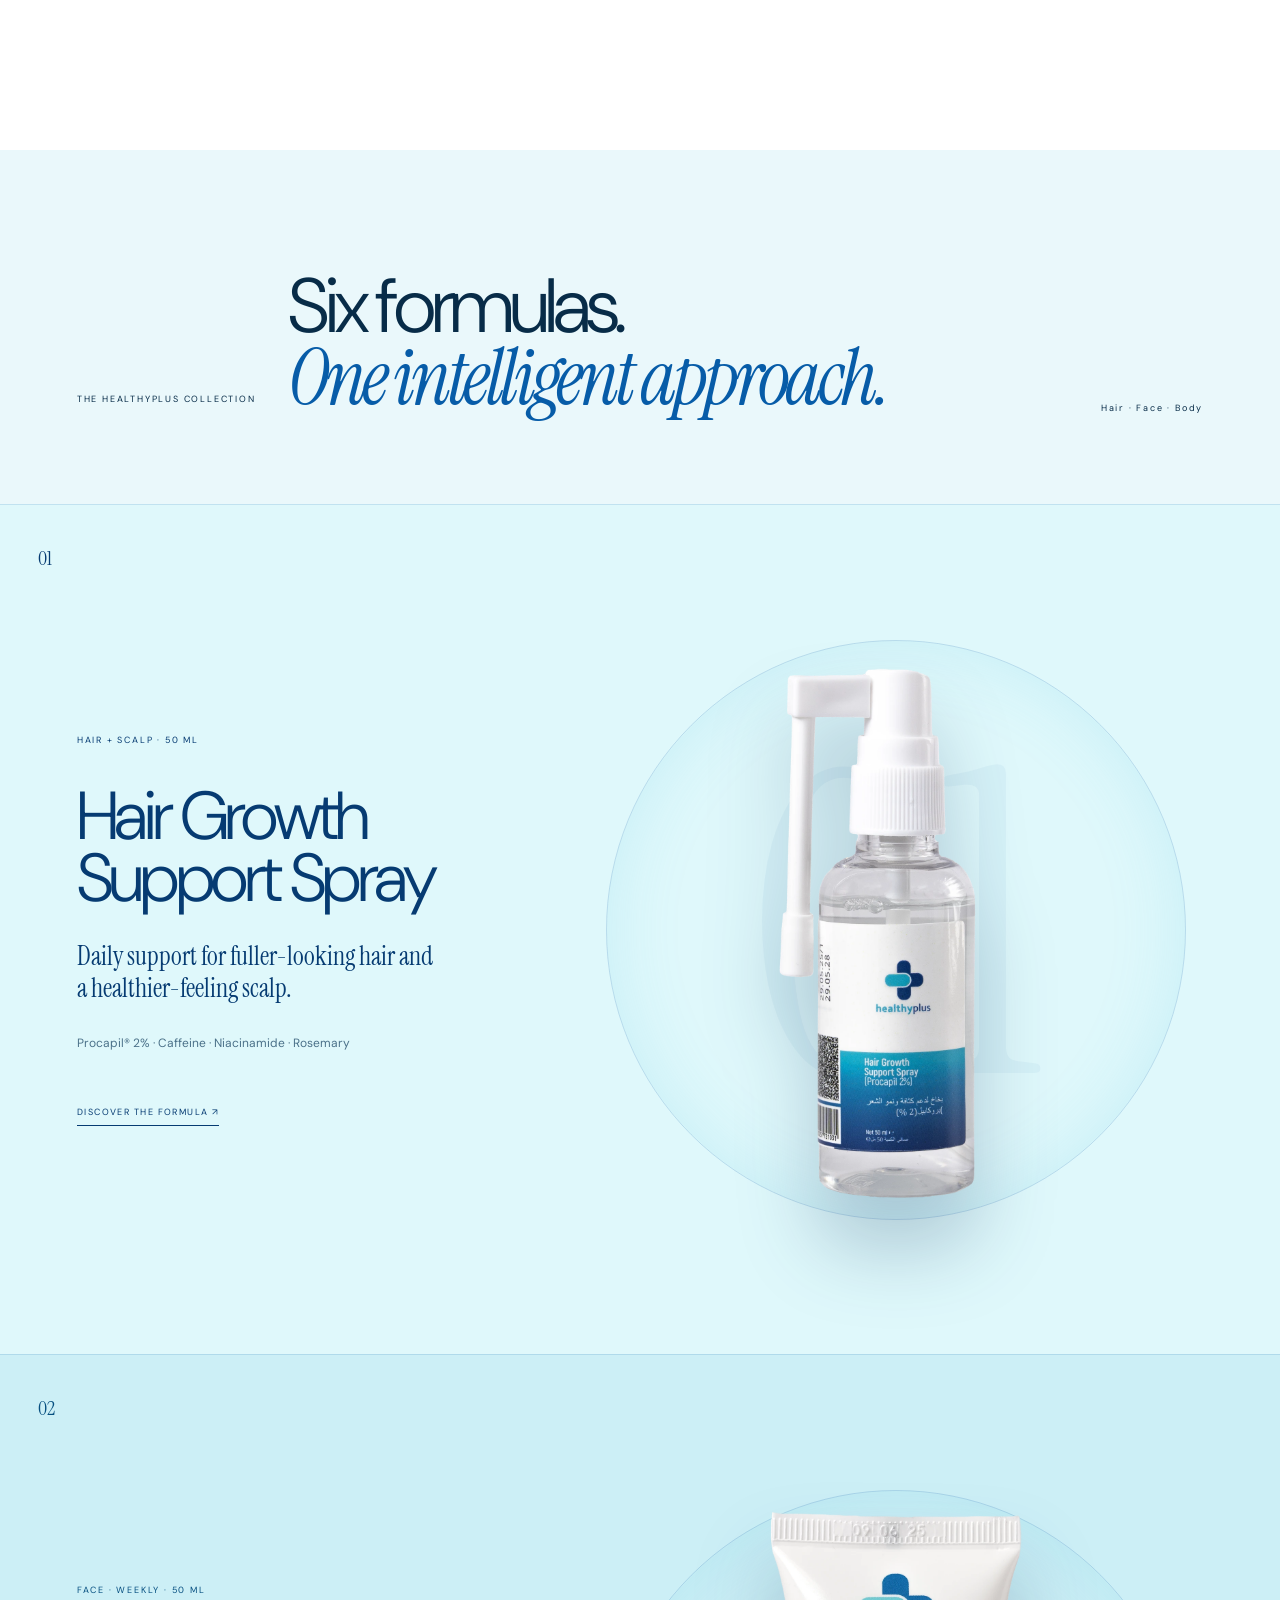
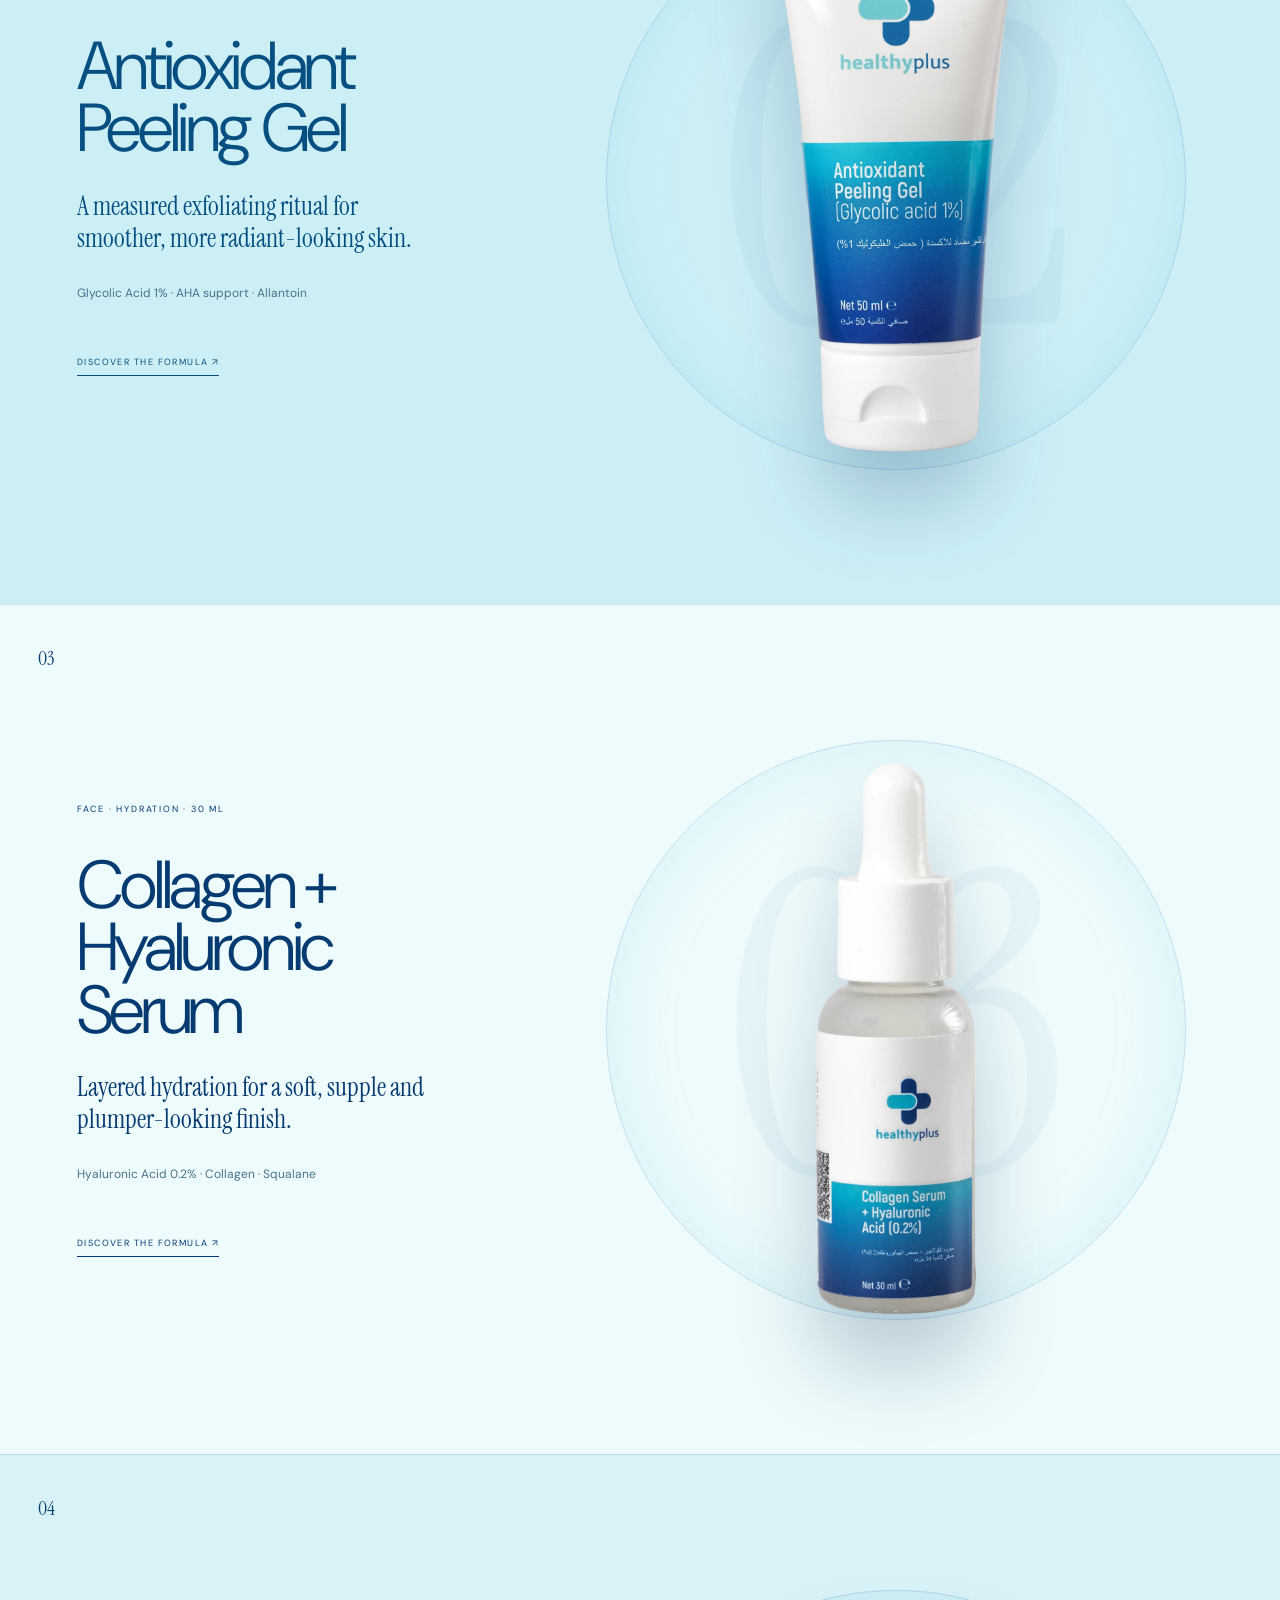
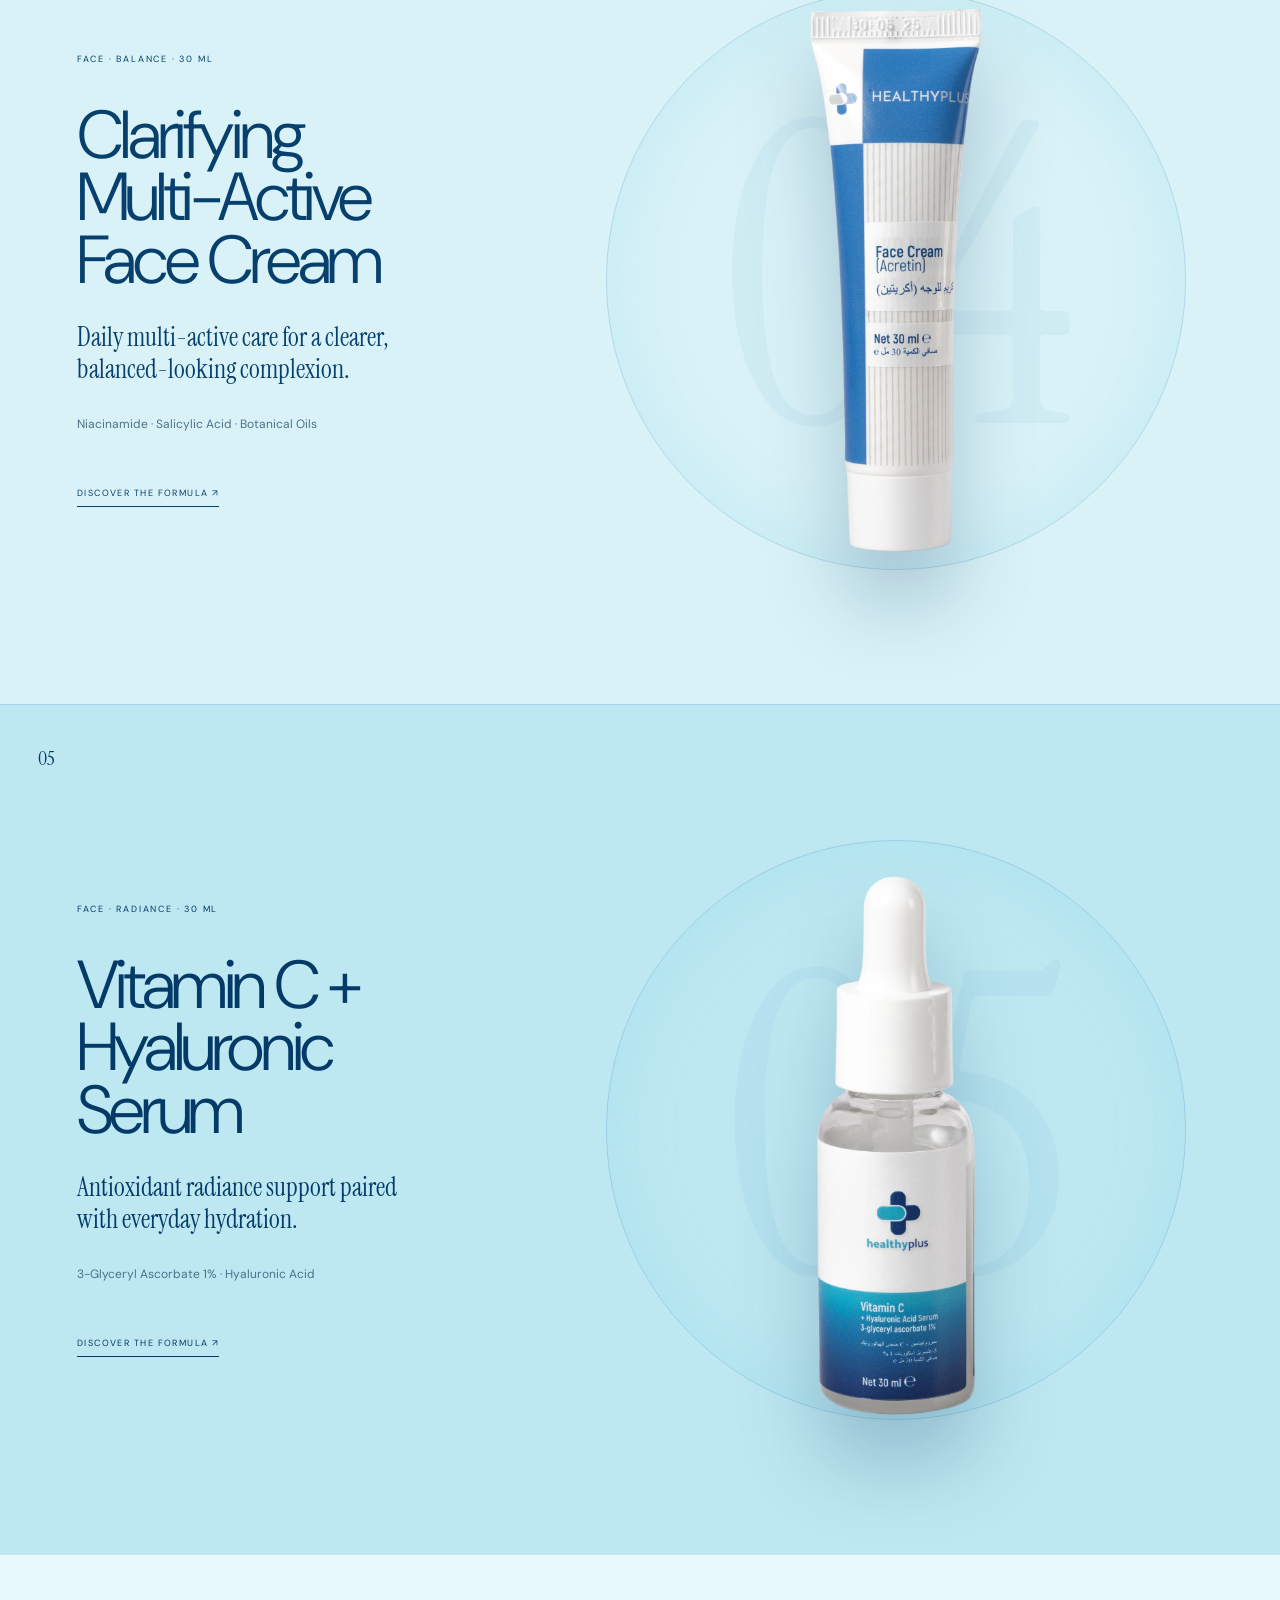
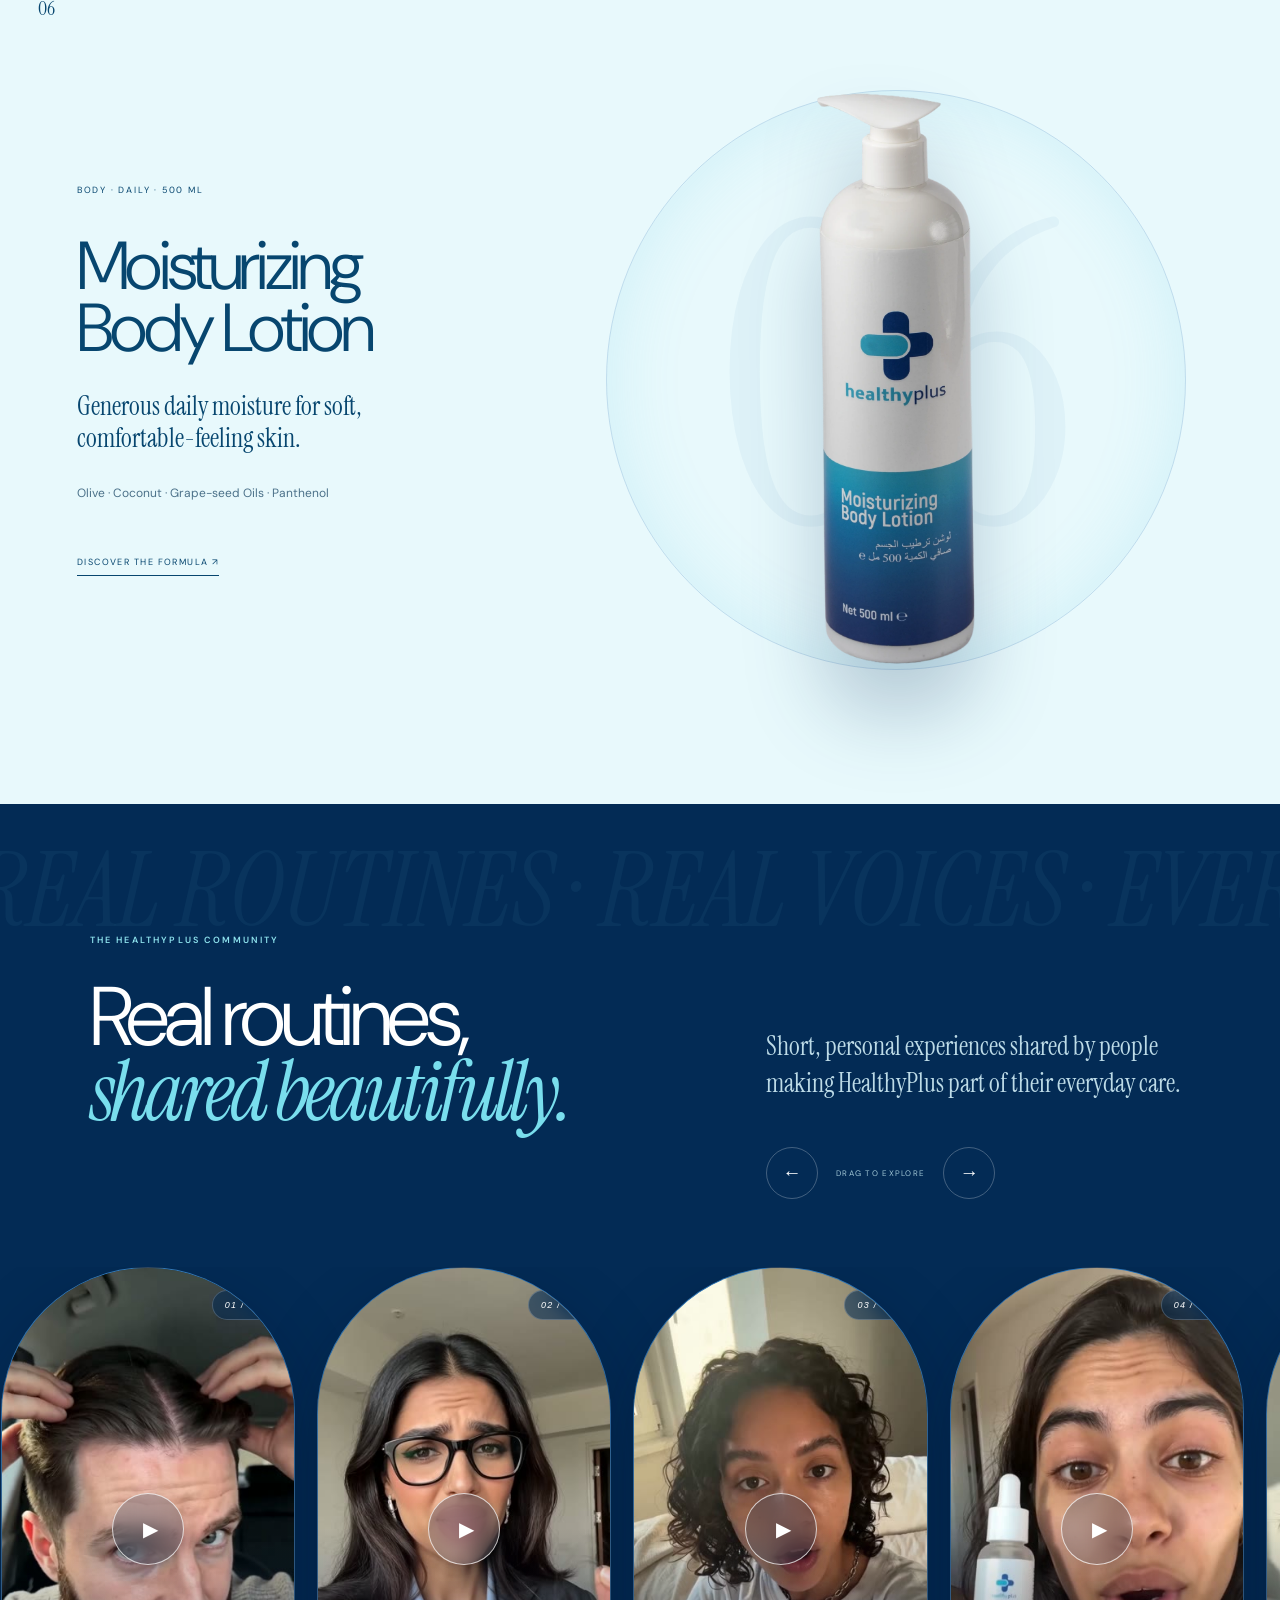
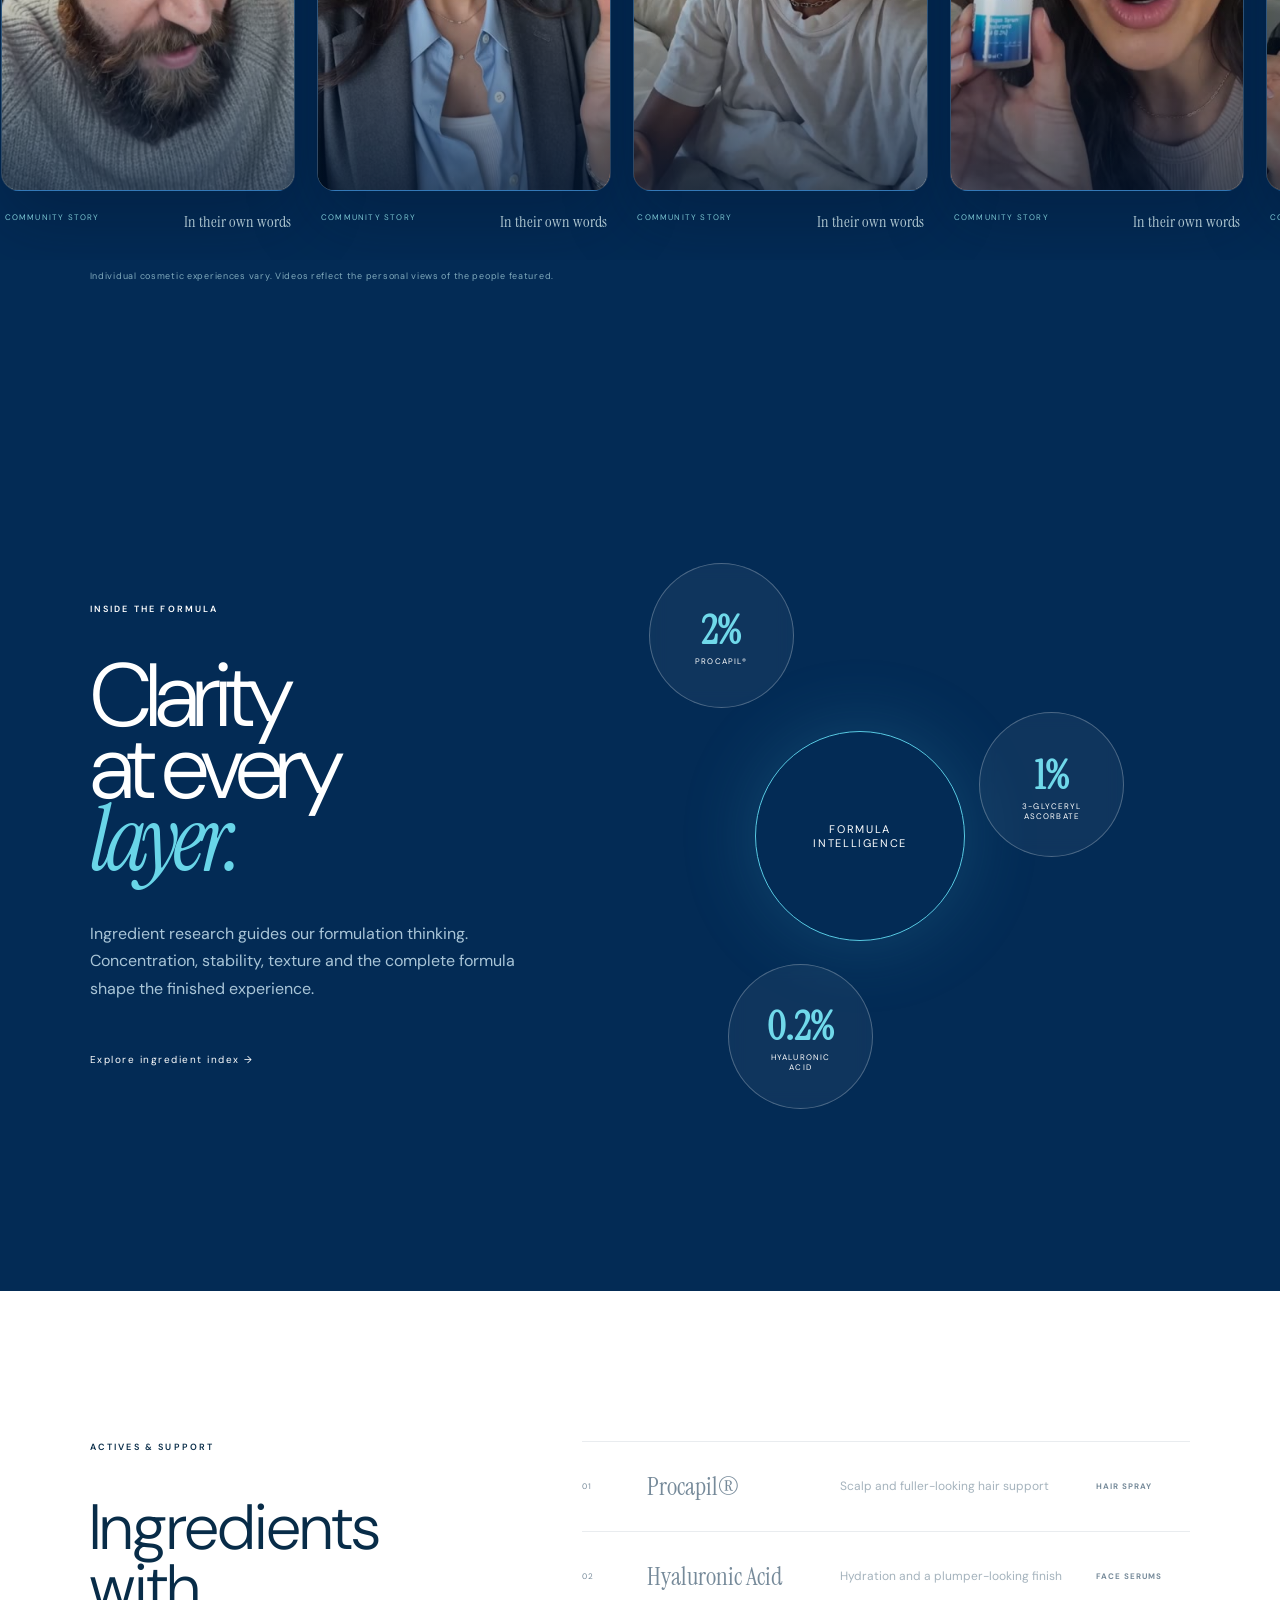
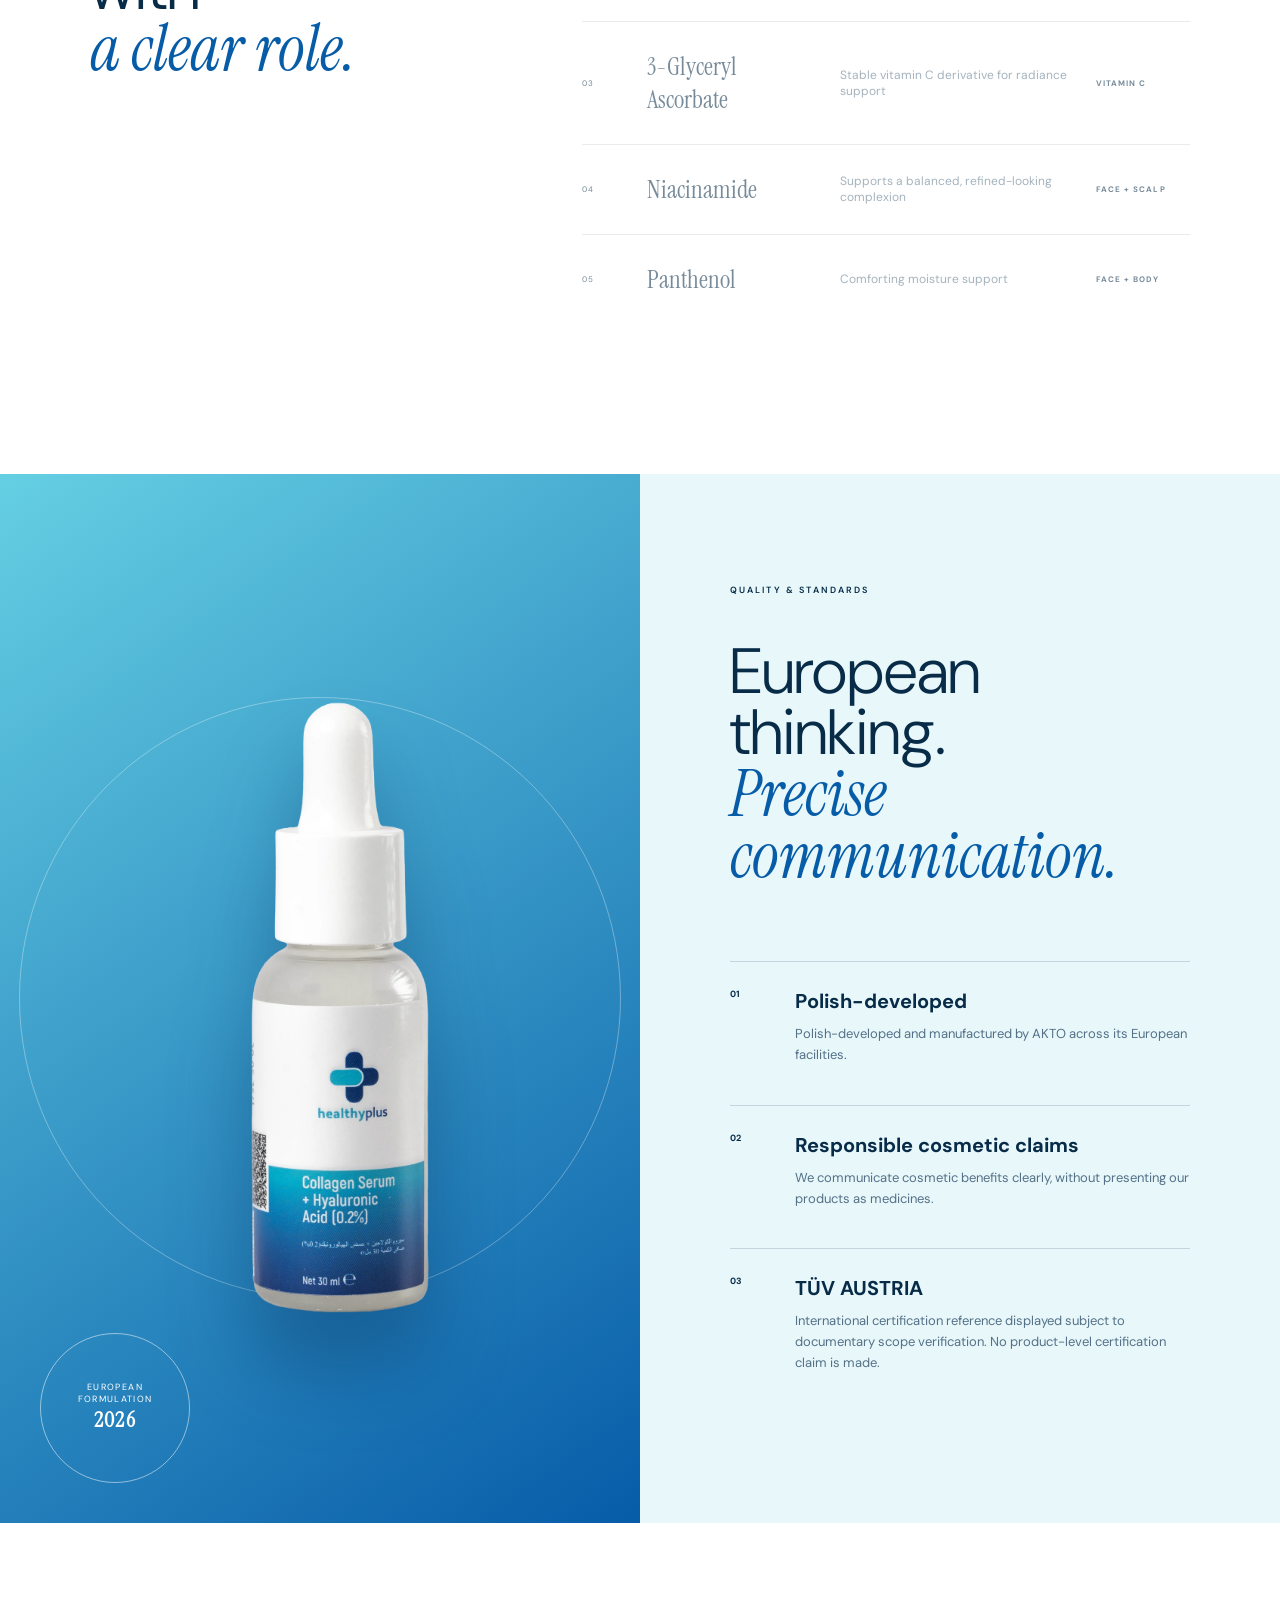
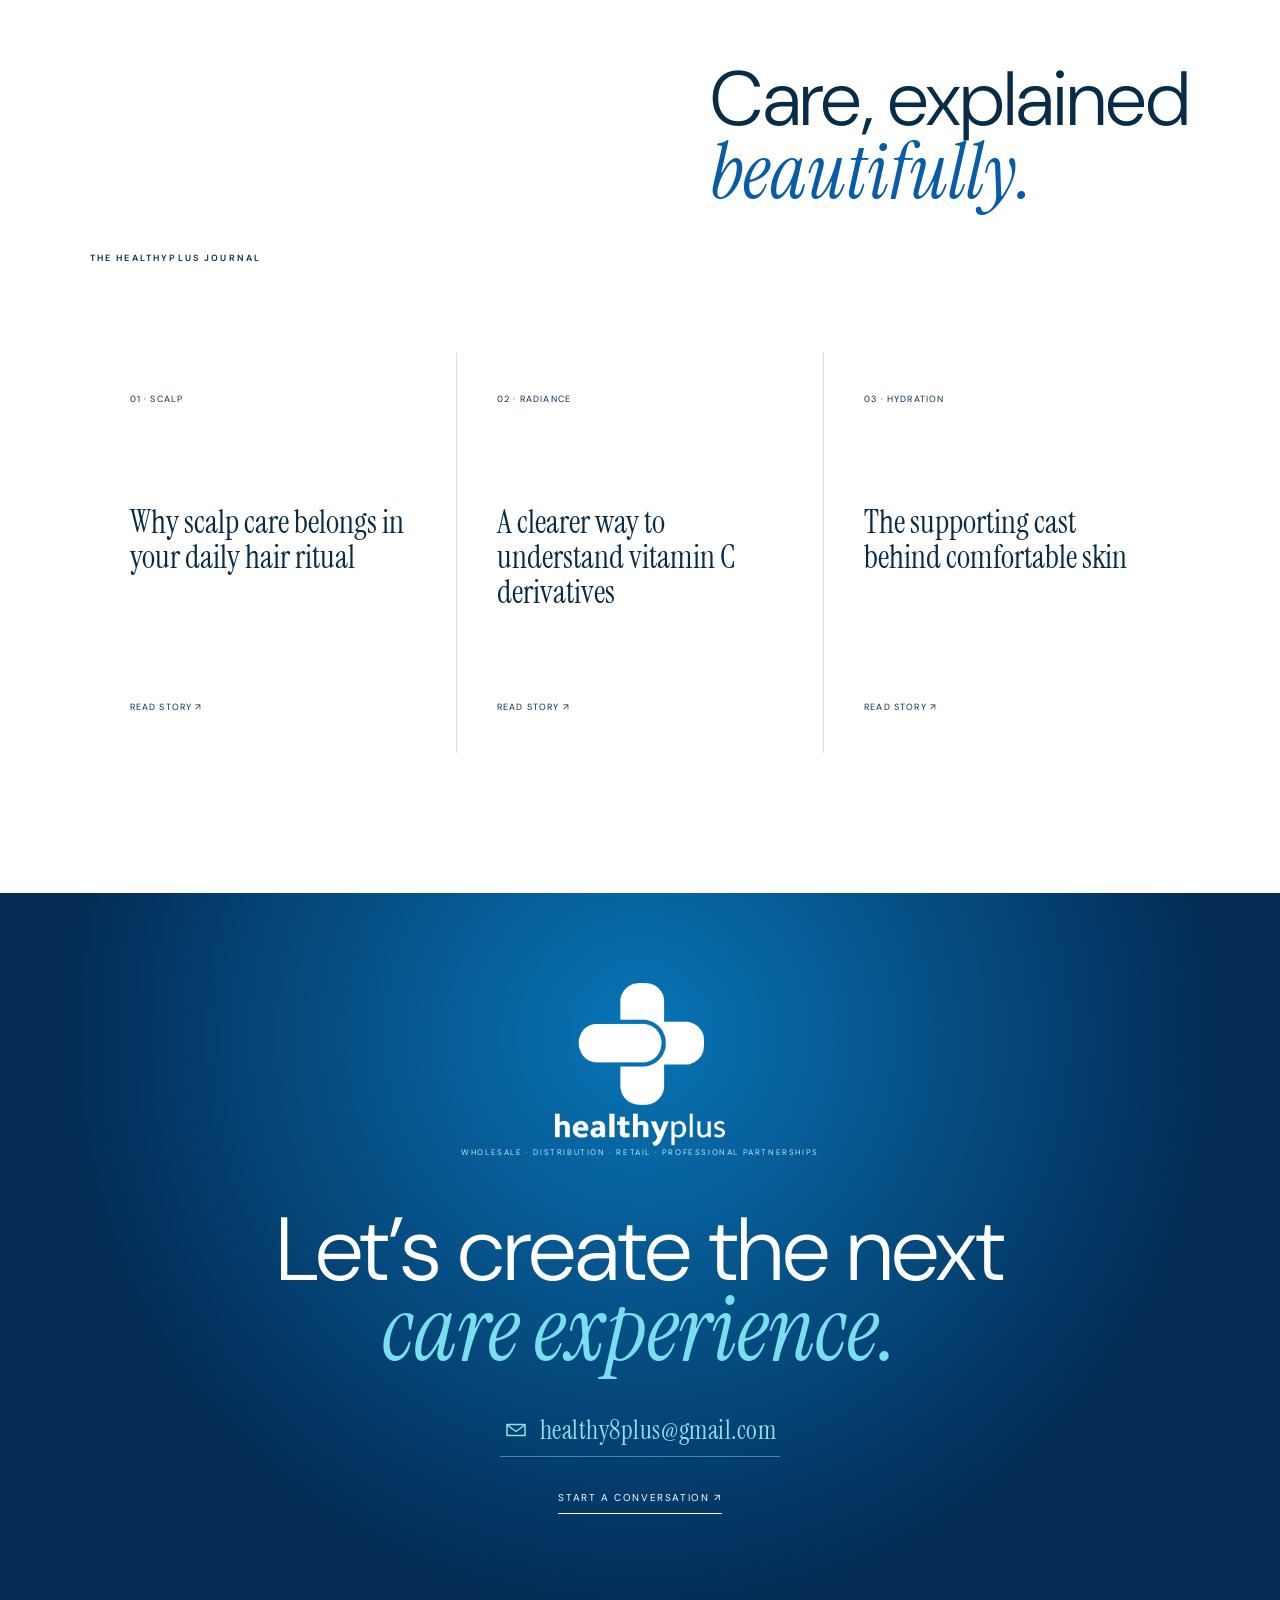
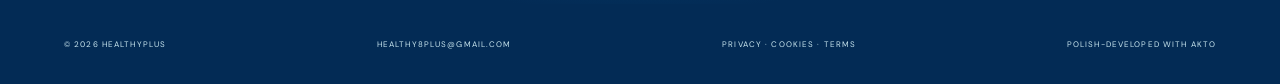
==== commit 797620d3: "Activate enquiry form and email links" ====
--- a/index.html
+++ b/index.html
@@ -1,5 +1,5 @@
 <!doctype html>
-<html lang="en"><head><meta charset="utf-8"><meta name="viewport" content="width=device-width,initial-scale=1"><meta name="description" content="HealthyPlus creates intelligent European skincare, haircare and bodycare through focused, multi-active formulas."><meta name="theme-color" content="#032b55"><meta property="og:title" content="HealthyPlus — Intelligent European Care"><meta property="og:description" content="Six focused formulas. One intelligent approach to everyday care."><meta property="og:type" content="website"><meta property="og:image" content="og.png"><meta name="twitter:card" content="summary_large_image"><meta name="twitter:image" content="og.png"><title>HealthyPlus — Intelligent European Care</title><link rel="preload" as="image" href="hair-growth-support-spray.webp"><link rel="stylesheet" href="premium.css?v=10"><script src="site.js?v=4" defer></script></head>
+<html lang="en"><head><meta charset="utf-8"><meta name="viewport" content="width=device-width,initial-scale=1"><meta name="description" content="HealthyPlus creates intelligent European skincare, haircare and bodycare through focused, multi-active formulas."><meta name="theme-color" content="#032b55"><meta property="og:title" content="HealthyPlus — Intelligent European Care"><meta property="og:description" content="Six focused formulas. One intelligent approach to everyday care."><meta property="og:type" content="website"><meta property="og:image" content="og.png"><meta name="twitter:card" content="summary_large_image"><meta name="twitter:image" content="og.png"><title>HealthyPlus — Intelligent European Care</title><link rel="preload" as="image" href="hair-growth-support-spray.webp"><link rel="stylesheet" href="premium.css?v=11"><script src="site.js?v=4" defer></script></head>
 <body>
 <div class="loader" id="loader"><img src="healthyplus-logo-white.webp" alt=""><span>FORMULATING YOUR EXPERIENCE</span><i></i></div>
 <div class="cursor"></div><div class="grain"></div>
@@ -21,7 +21,7 @@
 
 <section class="journal" id="journal"><div><p class="kicker">THE HEALTHYPLUS JOURNAL</p><h2>Care, explained<br><em>beautifully.</em></h2></div><div class="journal-grid"><article><span>01 · SCALP</span><h3>Why scalp care belongs in your daily hair ritual</h3><a href="#">READ STORY ↗</a></article><article><span>02 · RADIANCE</span><h3>A clearer way to understand vitamin C derivatives</h3><a href="#">READ STORY ↗</a></article><article><span>03 · HYDRATION</span><h3>The supporting cast behind comfortable skin</h3><a href="#">READ STORY ↗</a></article></div></section>
 
-<section class="contact" id="contact"><img loading="lazy" src="healthyplus-logo-white.webp" alt="HealthyPlus"><p>WHOLESALE · DISTRIBUTION · RETAIL · PROFESSIONAL PARTNERSHIPS</p><h2>Let’s create the next<br><em>care experience.</em></h2><a href="mailto:healthy8plus@gmail.com" class="contact-email">healthy8plus@gmail.com</a><a href="contact.html">START A CONVERSATION ↗</a></section>
+<section class="contact" id="contact"><img loading="lazy" src="healthyplus-logo-white.webp" alt="HealthyPlus"><p>WHOLESALE · DISTRIBUTION · RETAIL · PROFESSIONAL PARTNERSHIPS</p><h2>Let’s create the next<br><em>care experience.</em></h2><a href="mailto:healthy8plus@gmail.com" class="contact-email email-link" aria-label="Email HealthyPlus at healthy8plus@gmail.com"><svg viewBox="0 0 24 24" aria-hidden="true"><path d="M3 6.5h18v11H3z"/><path d="m4 7.5 8 6 8-6"/></svg><span>healthy8plus@gmail.com</span></a><a href="contact.html">START A CONVERSATION ↗</a></section>
 </main><footer><span>© 2026 HEALTHYPLUS</span><a href="mailto:healthy8plus@gmail.com">HEALTHY8PLUS@GMAIL.COM</a><a href="legal.html">PRIVACY · COOKIES · TERMS</a><span>POLISH-DEVELOPED WITH AKTO</span></footer>
 <script>
 const products=[
--- a/premium.css
+++ b/premium.css
@@ -46,3 +46,6 @@
 @media(max-width:900px){.stories-head{grid-template-columns:1fr;gap:25px}.stories-intro>p{max-width:680px}.story-card{flex-basis:320px}}@media(max-width:600px){.stories{padding:100px 0 70px}.stories-head{padding:0 22px 45px}.stories h2{font-size:55px}.stories-intro>p{font-size:21px}.story-track{padding:0 22px 24px;gap:14px}.story-card{flex-basis:82vw}.story-controls{margin-top:28px}.stories-note{padding:8px 22px 0;line-height:1.6}}
 
 .story-media video,.story-poster{position:absolute;inset:0;width:100%;height:100%;object-fit:cover;display:block}.story-media video{z-index:1}.story-poster{z-index:2;transition:opacity .35s ease}.story-media.is-playing .story-poster{opacity:0;pointer-events:none}.story-play{z-index:3}.story-number{z-index:4}.story-play span{background:rgba(3,43,85,.24);border-color:rgba(255,255,255,.72);box-shadow:0 12px 35px rgba(0,19,44,.25)}
+
+/* Contact actions and functional enquiry form */
+.email-link{position:relative;z-index:3;display:inline-flex!important;align-items:center;gap:12px;pointer-events:auto!important;cursor:pointer}.email-link svg{width:24px;height:24px;flex:0 0 24px;fill:none;stroke:currentColor;stroke-width:1.5;stroke-linecap:round;stroke-linejoin:round}.contact .contact-email{padding:10px 4px 9px}.contact .contact-email:hover{color:white;border-color:white}.contact-direct .email-link{margin-top:5px}.contact-form button{cursor:pointer;transition:transform .25s ease,background .25s ease}.contact-form button:hover{background:#032b55;transform:translateY(-2px)}.form-honey{position:absolute!important;left:-9999px!important;width:1px!important;height:1px!important;opacity:0!important}.form-note{color:#557286;line-height:1.6}.success-page .success-link{position:relative;z-index:2;display:inline-block;width:max-content;margin-top:35px;border:1px solid rgba(7,92,168,.28);border-radius:50px;padding:16px 22px;font-size:9px;letter-spacing:.16em}.success-page .success-link:hover{background:#075ca8;color:white}
